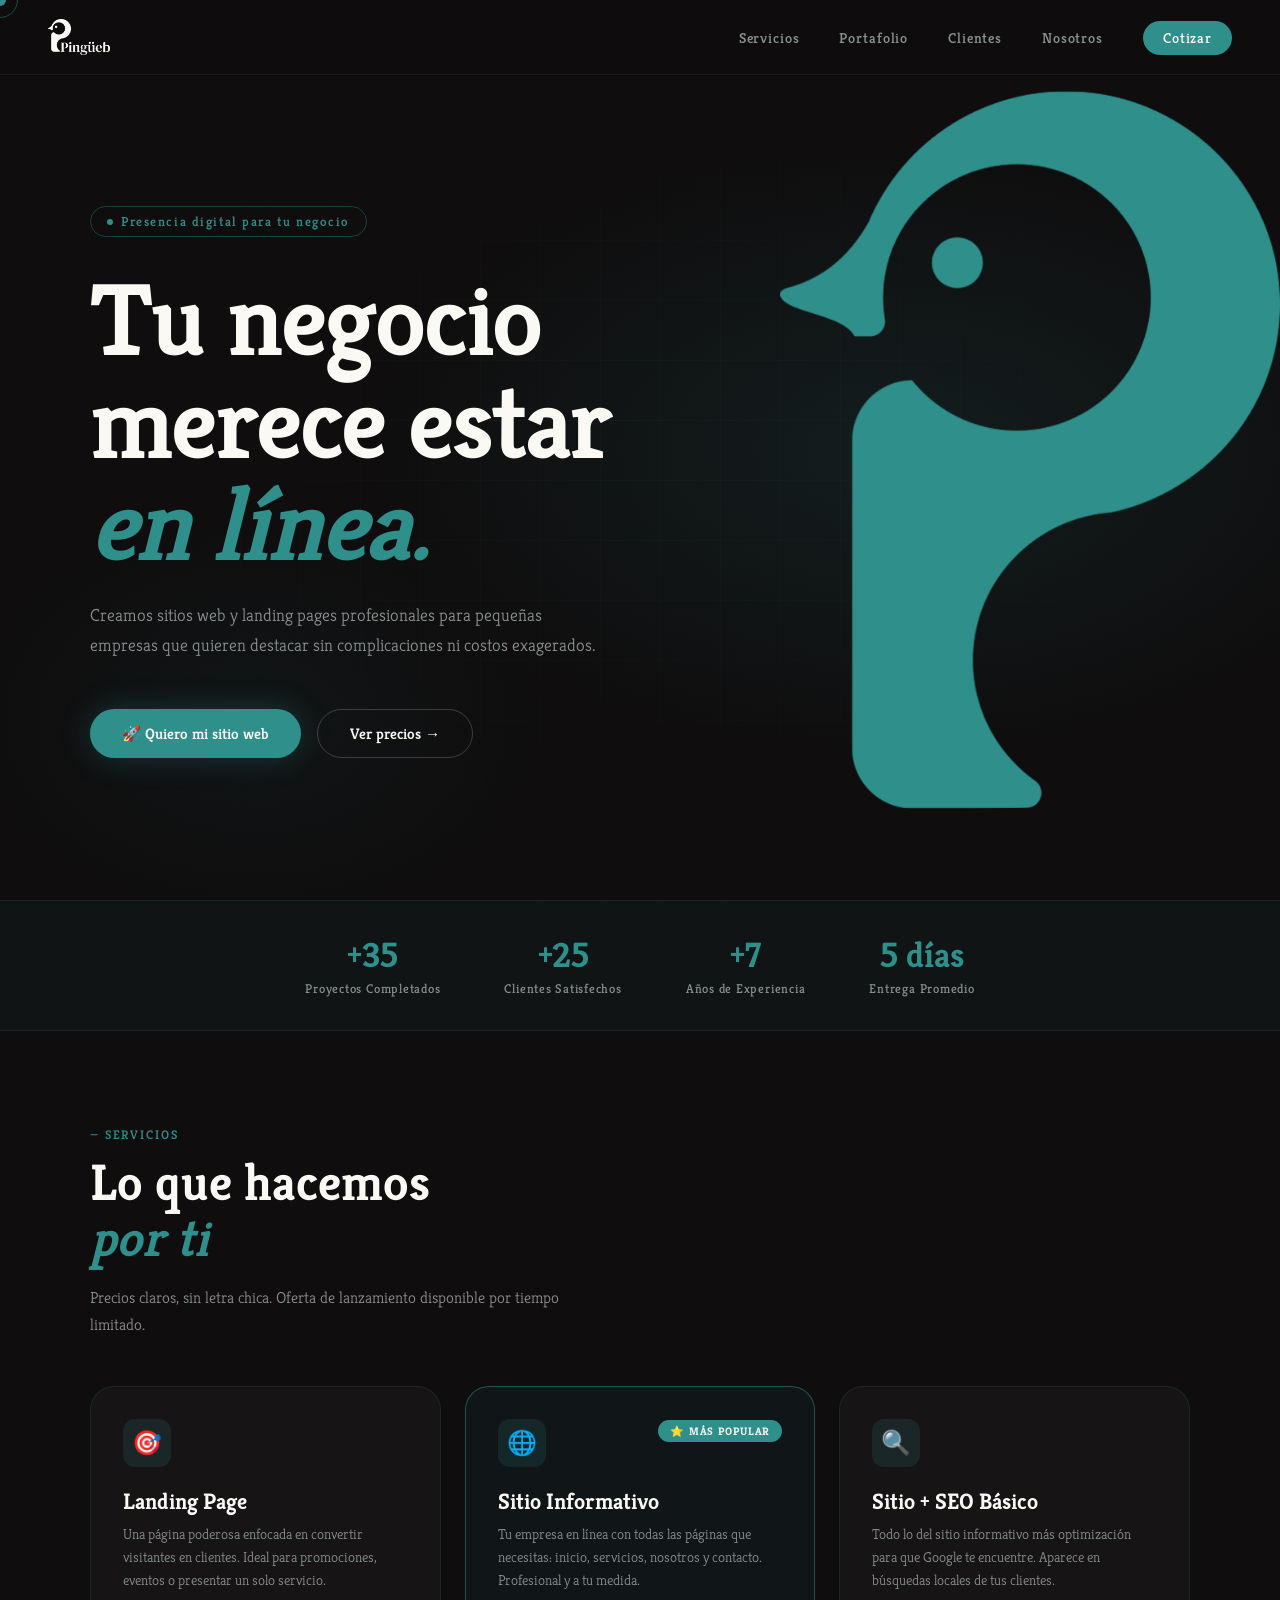
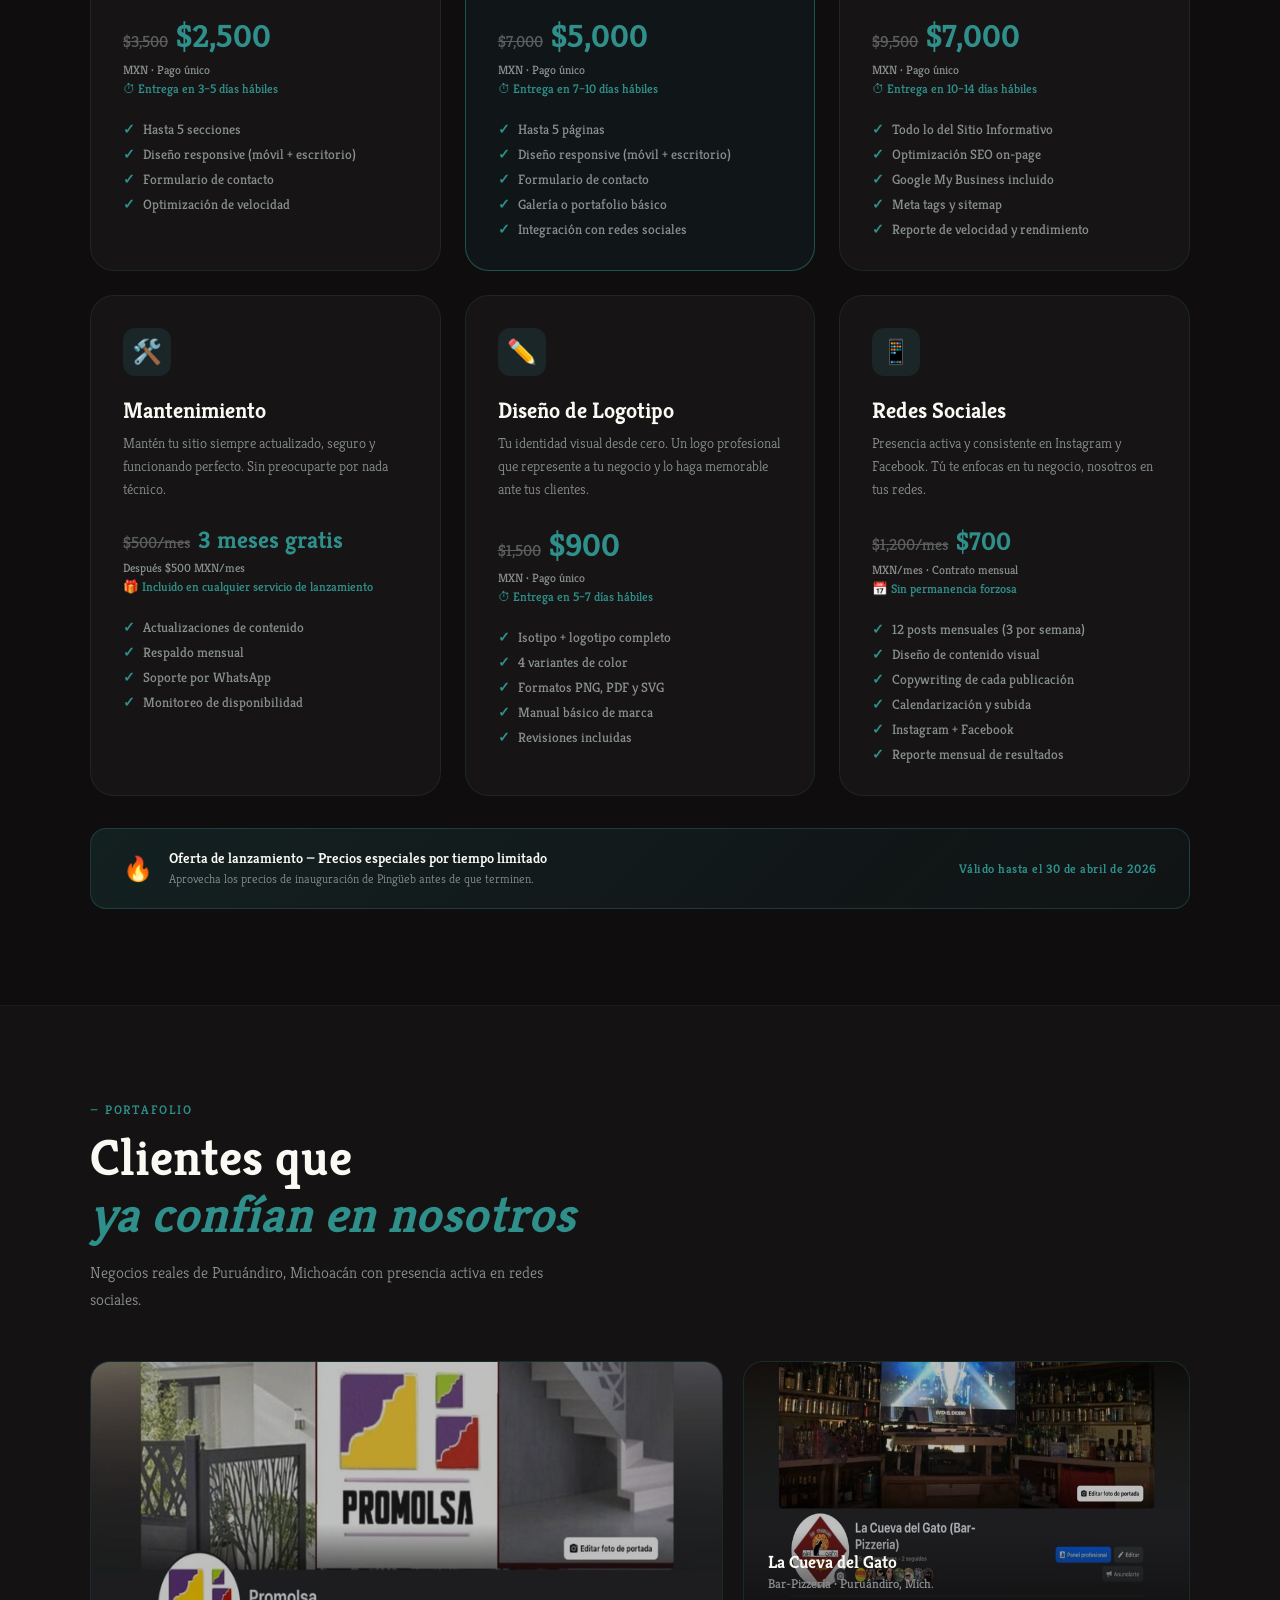
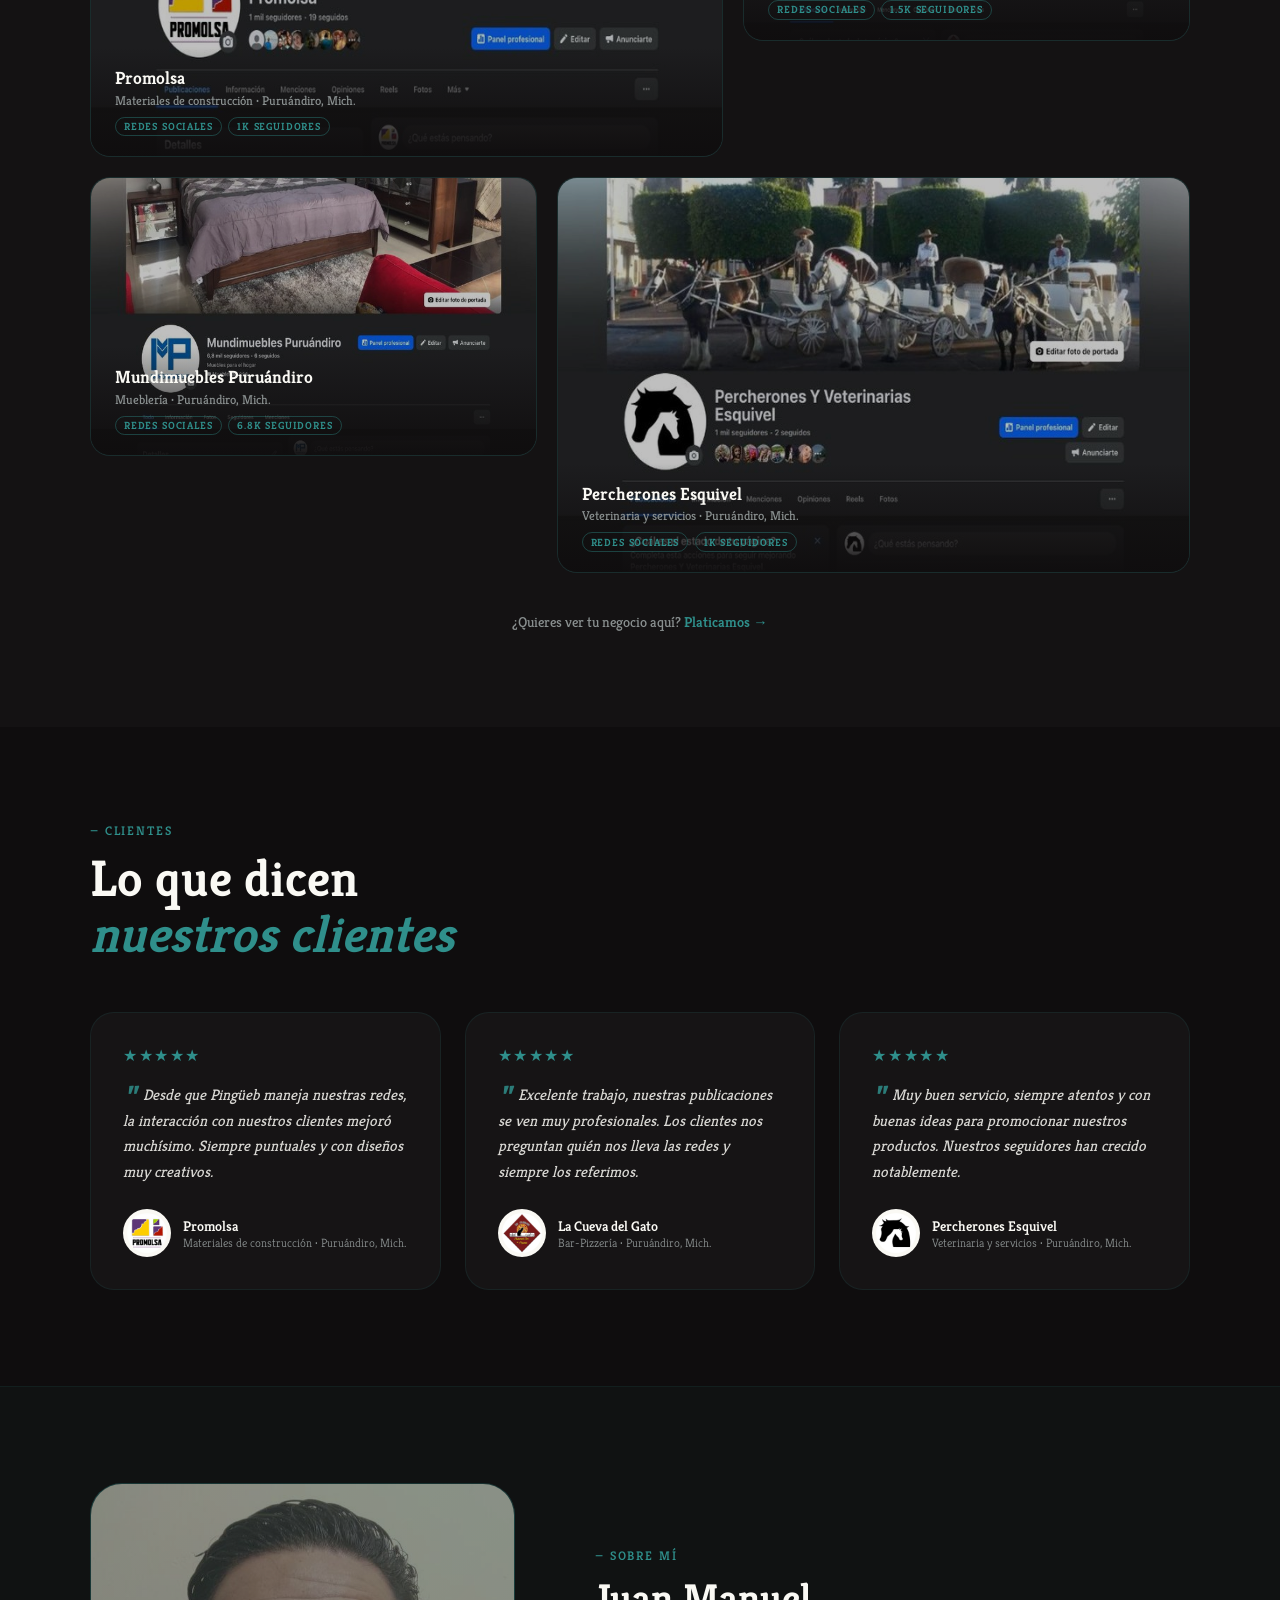
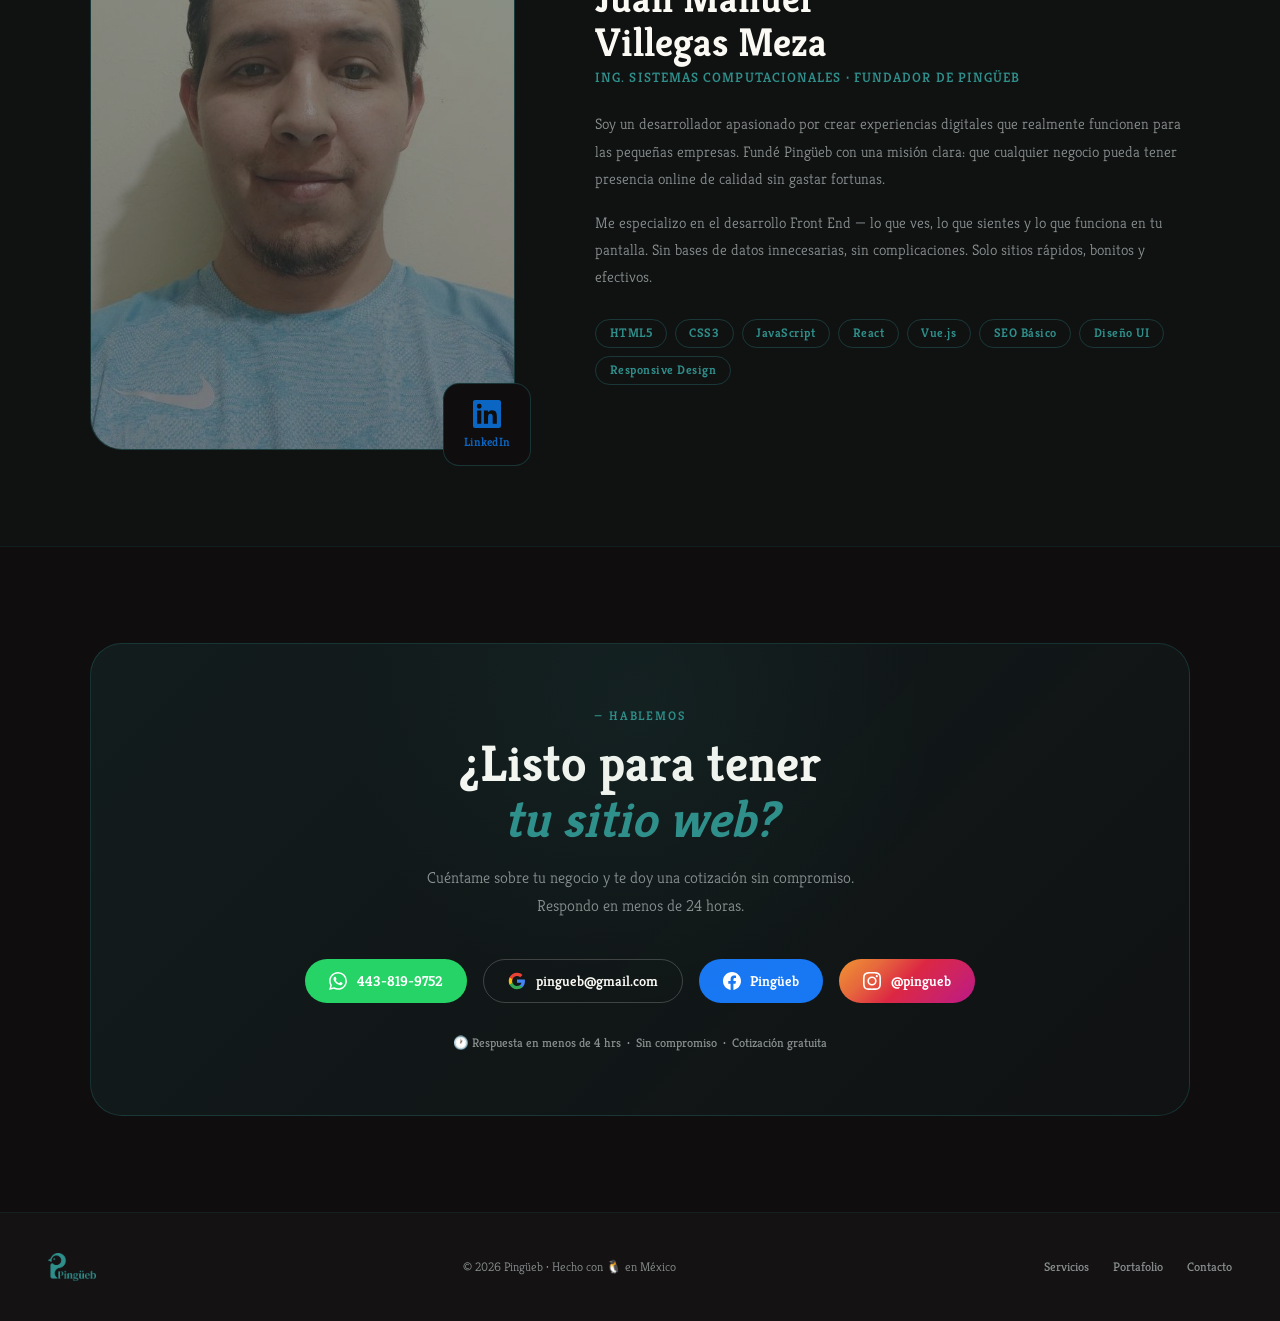
==== index.html @ 712826d6 "Se publica sitio completo" ====
<!DOCTYPE html>
<html lang="es">
<head>
  <meta charset="UTF-8" />
  <meta name="viewport" content="width=device-width, initial-scale=1.0"/>
  <meta name="description" content="Pingüeb — Sitios web y landing pages para pequeñas empresas. Presencia digital profesional desde $2,500 MXN." />
  <title>Pingüeb — Sitios web para pequeñas empresas</title>
  <link rel="icon" type="image/x-icon" href="images/favicon.ico" />
  <link rel="shortcut icon" type="image/x-icon" href="images/favicon.ico" />
  <link rel="stylesheet" href="css/styles.css" />
</head>
<body>

  <!-- ── CURSOR PERSONALIZADO ── -->
  <div id="cursor"></div>
  <div id="cursor-ring"></div>

  <!-- ================================================================
       NAVBAR
  ================================================================ -->
  <nav id="navbar">
    <a href="#hero" class="nav-logo">
      <img src="images/logotipo_blanco.png" alt="Pingüeb logo" />
    </a>
    <ul class="nav-links">
      <li><a href="#servicios">Servicios</a></li>
      <li><a href="#portafolio">Portafolio</a></li>
      <li><a href="#testimonios">Clientes</a></li>
      <li><a href="#sobre-mi">Nosotros</a></li>
      <li><a href="#contacto" class="nav-cta">Cotizar</a></li>
    </ul>
  </nav>

  <!-- ================================================================
       HERO
  ================================================================ -->
  <section id="hero">
    <div class="hero-bg"></div>
    <div class="hero-grid"></div>

    <!-- Logo flotante decorativo (fondo) -->
    <img
      src="images/isotipo_turquesa.png"
      alt=""
      class="hero-float"
      aria-hidden="true"
    />

    <div class="hero-content">
      <div class="hero-tag">
        <span class="dot"></span>
        Presencia digital para tu negocio
      </div>

      <h1 class="hero-title">
        Tu negocio<br/>
        merece estar<br/>
        <em>en línea.</em>
      </h1>

      <p class="hero-subtitle">
        Creamos sitios web y landing pages profesionales para pequeñas empresas
        que quieren destacar sin complicaciones ni costos exagerados.
      </p>

      <div class="hero-actions">
        <a href="#contacto" class="btn-primary">
          🚀 Quiero mi sitio web
        </a>
        <a href="#servicios" class="btn-secondary">
          Ver precios →
        </a>
      </div>
    </div>
  </section>

  <!-- ================================================================
       BARRA DE STATS
  ================================================================ -->
  <div class="stats-bar reveal">
    <div class="stat">
      <span class="stat-num" data-target="35" data-prefix="+" data-suffix="">0</span>
      <span class="stat-label">Proyectos Completados</span>
    </div>
    <div class="stat">
      <span class="stat-num" data-target="25" data-prefix="+" data-suffix="">0</span>
      <span class="stat-label">Clientes Satisfechos</span>
    </div>
    <div class="stat">
      <span class="stat-num" data-target="7" data-prefix="+" data-suffix="">0</span>
      <span class="stat-label">Años de Experiencia</span>
    </div>
    <div class="stat">
      <span class="stat-num" data-target="5" data-prefix="" data-suffix=" días">0</span>
      <span class="stat-label">Entrega Promedio</span>
    </div>
  </div>

  <!-- ================================================================
       SERVICIOS
  ================================================================ -->
  <section id="servicios">
    <div class="section-inner">
      <span class="section-tag reveal">— Servicios</span>
      <h2 class="section-title reveal">
        Lo que hacemos<br/>
        <em style="font-style:italic; color:var(--turquesa)">por ti</em>
      </h2>
      <p class="section-sub reveal">
        Precios claros, sin letra chica. Oferta de lanzamiento disponible por tiempo limitado.
      </p>
 
      <div class="services-grid">
 
        <!-- Card 1: Landing Page -->
        <div class="service-card reveal">
          <div class="service-icon">🎯</div>
          <div class="service-name">Landing Page</div>
          <p class="service-desc">
            Una página poderosa enfocada en convertir visitantes en clientes.
            Ideal para promociones, eventos o presentar un solo servicio.
          </p>
          <div class="price-block">
            <span class="price-original">$3,500</span>
            <span class="price-current">$2,500</span>
          </div>
          <p class="price-label">MXN · Pago único</p>
          <p class="price-note">⏱ Entrega en 3–5 días hábiles</p>
          <ul class="service-includes">
            <li>Hasta 5 secciones</li>
            <li>Diseño responsive (móvil + escritorio)</li>
            <li>Formulario de contacto</li>
            <li>Optimización de velocidad</li>
          </ul>
        </div>
 
        <!-- Card 2: Sitio Informativo (destacado) -->
        <div class="service-card featured reveal">
          <div class="service-card-header">
            <div class="service-icon">🌐</div>
            <div class="service-badge">⭐ Más popular</div>
          </div>
          <div class="service-name">Sitio Informativo</div>
          <p class="service-desc">
            Tu empresa en línea con todas las páginas que necesitas:
            inicio, servicios, nosotros y contacto. Profesional y a tu medida.
          </p>
          <div class="price-block">
            <span class="price-original">$7,000</span>
            <span class="price-current">$5,000</span>
          </div>
          <p class="price-label">MXN · Pago único</p>
          <p class="price-note">⏱ Entrega en 7–10 días hábiles</p>
          <ul class="service-includes">
            <li>Hasta 5 páginas</li>
            <li>Diseño responsive (móvil + escritorio)</li>
            <li>Formulario de contacto</li>
            <li>Galería o portafolio básico</li>
            <li>Integración con redes sociales</li>
          </ul>
        </div>
 
        <!-- Card 3: Sitio + SEO -->
        <div class="service-card reveal">
          <div class="service-icon">🔍</div>
          <div class="service-name">Sitio + SEO Básico</div>
          <p class="service-desc">
            Todo lo del sitio informativo más optimización para que Google te encuentre.
            Aparece en búsquedas locales de tus clientes.
          </p>
          <div class="price-block">
            <span class="price-original">$9,500</span>
            <span class="price-current">$7,000</span>
          </div>
          <p class="price-label">MXN · Pago único</p>
          <p class="price-note">⏱ Entrega en 10–14 días hábiles</p>
          <ul class="service-includes">
            <li>Todo lo del Sitio Informativo</li>
            <li>Optimización SEO on-page</li>
            <li>Google My Business incluido</li>
            <li>Meta tags y sitemap</li>
            <li>Reporte de velocidad y rendimiento</li>
          </ul>
        </div>
 
        <!-- Card 4: Mantenimiento -->
        <div class="service-card reveal">
          <div class="service-icon">🛠️</div>
          <div class="service-name">Mantenimiento</div>
          <p class="service-desc">
            Mantén tu sitio siempre actualizado, seguro y funcionando perfecto.
            Sin preocuparte por nada técnico.
          </p>
          <div class="price-block">
            <span class="price-original">$500/mes</span>
            <span class="price-current" style="font-size:1.5rem">3 meses gratis</span>
          </div>
          <p class="price-label">Después $500 MXN/mes</p>
          <p class="price-note">🎁 Incluido en cualquier servicio de lanzamiento</p>
          <ul class="service-includes">
            <li>Actualizaciones de contenido</li>
            <li>Respaldo mensual</li>
            <li>Soporte por WhatsApp</li>
            <li>Monitoreo de disponibilidad</li>
          </ul>
        </div>
 
        <!-- Card 5: Diseño de Logotipo -->
        <div class="service-card reveal">
          <div class="service-icon">✏️</div>
          <div class="service-name">Diseño de Logotipo</div>
          <p class="service-desc">
            Tu identidad visual desde cero. Un logo profesional que represente
            a tu negocio y lo haga memorable ante tus clientes.
          </p>
          <div class="price-block">
            <span class="price-original">$1,500</span>
            <span class="price-current">$900</span>
          </div>
          <p class="price-label">MXN · Pago único</p>
          <p class="price-note">⏱ Entrega en 5–7 días hábiles</p>
          <ul class="service-includes">
            <li>Isotipo + logotipo completo</li>
            <li>4 variantes de color</li>
            <li>Formatos PNG, PDF y SVG</li>
            <li>Manual básico de marca</li>
            <li>Revisiones incluidas</li>
          </ul>
        </div>
 
        <!-- Card 6: Manejo de Redes Sociales -->
        <div class="service-card reveal">
          <div class="service-icon">📱</div>
          <div class="service-name">Redes Sociales</div>
          <p class="service-desc">
            Presencia activa y consistente en Instagram y Facebook.
            Tú te enfocas en tu negocio, nosotros en tus redes.
          </p>
          <div class="price-block">
            <span class="price-original">$1,200/mes</span>
            <span class="price-current" style="font-size:1.6rem">$700</span>
          </div>
          <p class="price-label">MXN/mes · Contrato mensual</p>
          <p class="price-note">📅 Sin permanencia forzosa</p>
          <ul class="service-includes">
            <li>12 posts mensuales (3 por semana)</li>
            <li>Diseño de contenido visual</li>
            <li>Copywriting de cada publicación</li>
            <li>Calendarización y subida</li>
            <li>Instagram + Facebook</li>
            <li>Reporte mensual de resultados</li>
          </ul>
        </div>
 
      </div><!-- /services-grid -->
 
      <!-- Banner oferta -->
      <div class="offer-banner reveal">
        <span>🔥</span>
        <div class="offer-text">
          <strong>Oferta de lanzamiento — Precios especiales por tiempo limitado</strong>
          <small>Aprovecha los precios de inauguración de Pingüeb antes de que terminen.</small>
        </div>
        <span class="offer-deadline">Válido hasta el 30 de abril de 2026</span>
      </div>
 
    </div><!-- /section-inner -->
  </section>

  <!-- ================================================================
       PORTAFOLIO
  ================================================================ -->
  <section id="portafolio">
    <div class="section-inner">
      <span class="section-tag reveal">— Portafolio</span>
      <h2 class="section-title reveal">
        Clientes que<br/>
        <em style="font-style:italic; color:var(--turquesa)">ya confían en nosotros</em>
      </h2>
      <p class="section-sub reveal">
        Negocios reales de Puruándiro, Michoacán con presencia activa en redes sociales.
      </p>
 
      <div class="portfolio-grid">
 
        <div class="portfolio-item reveal">
          <img src="images/portfolio/promolsa.jpg" alt="Promolsa" class="portfolio-img" />
          <div class="portfolio-info">
            <h3>Promolsa</h3>
            <p>Materiales de construcción · Puruándiro, Mich.</p>
            <div class="portfolio-tag-list">
              <span class="p-tag">Redes Sociales</span>
              <span class="p-tag">1K seguidores</span>
            </div>
          </div>
        </div>
 
        <div class="portfolio-item reveal">
          <img src="images/portfolio/lacueva.jpg" alt="La Cueva del Gato" class="portfolio-img" />
          <div class="portfolio-info">
            <h3>La Cueva del Gato</h3>
            <p>Bar-Pizzería · Puruándiro, Mich.</p>
            <div class="portfolio-tag-list">
              <span class="p-tag">Redes Sociales</span>
              <span class="p-tag">1.5K seguidores</span>
            </div>
          </div>
        </div>
 
        <div class="portfolio-item reveal">
          <img src="images/portfolio/mundimuebles.jpg" alt="Mundimuebles Puruándiro" class="portfolio-img" />
          <div class="portfolio-info">
            <h3>Mundimuebles Puruándiro</h3>
            <p>Mueblería · Puruándiro, Mich.</p>
            <div class="portfolio-tag-list">
              <span class="p-tag">Redes Sociales</span>
              <span class="p-tag">6.8K seguidores</span>
            </div>
          </div>
        </div>
 
        <div class="portfolio-item reveal">
          <img src="images/portfolio/percherones.jpg" alt="Percherones y Veterinarias Esquivel" class="portfolio-img" />
          <div class="portfolio-info">
            <h3>Percherones Esquivel</h3>
            <p>Veterinaria y servicios · Puruándiro, Mich.</p>
            <div class="portfolio-tag-list">
              <span class="p-tag">Redes Sociales</span>
              <span class="p-tag">1K seguidores</span>
            </div>
          </div>
        </div>
 
      </div><!-- /portfolio-grid -->
 
      <p class="portfolio-cta reveal">
        ¿Quieres ver tu negocio aquí? <a href="#contacto">Platicamos →</a>
      </p>
 
    </div>
  </section>

  <!-- ================================================================
       TESTIMONIOS
  ================================================================ -->
  <section id="testimonios">
    <div class="section-inner">
      <span class="section-tag reveal">— Clientes</span>
      <h2 class="section-title reveal">
        Lo que dicen<br/>
        <em style="font-style:italic; color:var(--turquesa)">nuestros clientes</em>
      </h2>
 
      <div class="testimonials-grid">
 
        <div class="testimonial-card reveal">
          <div class="stars">★★★★★</div>
          <p class="testimonial-text">
            Desde que Pingüeb maneja nuestras redes, la interacción con nuestros
            clientes mejoró muchísimo. Siempre puntuales y con diseños muy creativos.
          </p>
          <div class="client-info">
            <div class="client-avatar client-avatar--logo">
              <img src="images/clientes/promolsa.png" alt="Promolsa" />
            </div>
            <div>
              <div class="client-name">Promolsa</div>
              <div class="client-biz">Materiales de construcción · Puruándiro, Mich.</div>
            </div>
          </div>
        </div>
 
        <div class="testimonial-card reveal">
          <div class="stars">★★★★★</div>
          <p class="testimonial-text">
            Excelente trabajo, nuestras publicaciones se ven muy profesionales.
            Los clientes nos preguntan quién nos lleva las redes y siempre los referimos.
          </p>
          <div class="client-info">
            <div class="client-avatar client-avatar--logo">
              <img src="images/clientes/lacueva.png" alt="La Cueva del Gato" />
            </div>
            <div>
              <div class="client-name">La Cueva del Gato</div>
              <div class="client-biz">Bar-Pizzería · Puruándiro, Mich.</div>
            </div>
          </div>
        </div>
 
        <div class="testimonial-card reveal">
          <div class="stars">★★★★★</div>
          <p class="testimonial-text">
            Muy buen servicio, siempre atentos y con buenas ideas para promocionar
            nuestros productos. Nuestros seguidores han crecido notablemente.
          </p>
          <div class="client-info">
            <div class="client-avatar client-avatar--logo">
              <img src="images/clientes/percherones.png" alt="Percherones Esquivel" />
            </div>
            <div>
              <div class="client-name">Percherones Esquivel</div>
              <div class="client-biz">Veterinaria y servicios · Puruándiro, Mich.</div>
            </div>
          </div>
        </div>
 
      </div>
    </div>
  </section>

  <!-- ================================================================
       SOBRE MÍ
  ================================================================ -->
  <section id="sobre-mi">
    <div class="section-inner">
      <div class="about-grid">
 
        <!-- Visual -->
        <div class="about-visual reveal">
          <div class="about-img-wrap">
            <img src="images/juan-manuel.jpg" alt="Juan Manuel Villegas" style="width:100%; height:100%; object-fit:cover;" />
          </div>
          <a href="https://www.linkedin.com/in/dev-jvillegas/" target="_blank" rel="noopener noreferrer" class="about-badge about-badge--linkedin">
            <svg xmlns="http://www.w3.org/2000/svg" viewBox="0 0 24 24" fill="#0A66C2" width="28" height="28">
              <path d="M20.447 20.452h-3.554v-5.569c0-1.328-.027-3.037-1.852-3.037-1.853 0-2.136 1.445-2.136 2.939v5.667H9.351V9h3.414v1.561h.046c.477-.9 1.637-1.85 3.37-1.85 3.601 0 4.267 2.37 4.267 5.455v6.286zM5.337 7.433a2.062 2.062 0 0 1-2.063-2.065 2.064 2.064 0 1 1 2.063 2.065zm1.782 13.019H3.555V9h3.564v11.452zM22.225 0H1.771C.792 0 0 .774 0 1.729v20.542C0 23.227.792 24 1.771 24h20.451C23.2 24 24 23.227 24 22.271V1.729C24 .774 23.2 0 22.222 0h.003z"/>
            </svg>
            <span class="about-badge-text">LinkedIn</span>
          </a>
        </div>
 
        <!-- Contenido -->
        <div class="about-content reveal">
          <span class="section-tag">— Sobre mí</span>
          <h2 class="about-name">Juan Manuel<br/>Villegas Meza</h2>
          <p class="about-role">Ing. Sistemas Computacionales · Fundador de Pingüeb</p>
          <p class="about-text">
            Soy un desarrollador apasionado por crear experiencias digitales que realmente
            funcionen para las pequeñas empresas. Fundé Pingüeb con una misión clara:
            que cualquier negocio pueda tener presencia online de calidad sin gastar fortunas.
          </p>
          <p class="about-text">
            Me especializo en el desarrollo Front End — lo que ves, lo que sientes y lo que
            funciona en tu pantalla. Sin bases de datos innecesarias, sin complicaciones.
            Solo sitios rápidos, bonitos y efectivos.
          </p>
          <div class="about-skills">
            <span class="skill-pill">HTML5</span>
            <span class="skill-pill">CSS3</span>
            <span class="skill-pill">JavaScript</span>
            <span class="skill-pill">React</span>
            <span class="skill-pill">Vue.js</span>
            <span class="skill-pill">SEO Básico</span>
            <span class="skill-pill">Diseño UI</span>
            <span class="skill-pill">Responsive Design</span>
          </div>
        </div>
 
      </div>
    </div>
  </section>

    
  <!-- ================================================================
       CONTACTO
  ================================================================ -->
  <section id="contacto">
    <div class="section-inner">
      <div class="contact-wrap reveal">
        <span class="section-tag" style="display:block; margin-bottom:0.75rem">— Hablemos</span>
        <h2 class="section-title">
          ¿Listo para tener<br/>
          <em style="font-style:italic; color:var(--turquesa)">tu sitio web?</em>
        </h2>
        <p class="contact-sub">
          Cuéntame sobre tu negocio y te doy una cotización sin compromiso.
          Respondo en menos de 24 horas.
        </p>
        <div class="contact-options">
          <a
            href="https://wa.me/524438199752?text=Hola%20Juan%2C%20me%20interesa%20un%20sitio%20web%20para%20mi%20negocio"
            class="contact-link whatsapp"
            target="_blank"
            rel="noopener noreferrer"
          >
            <svg xmlns="http://www.w3.org/2000/svg" width="18" height="18" viewBox="0 0 24 24" fill="currentColor"><path d="M17.472 14.382c-.297-.149-1.758-.867-2.03-.967-.273-.099-.471-.148-.67.15-.197.297-.767.966-.94 1.164-.173.199-.347.223-.644.075-.297-.15-1.255-.463-2.39-1.475-.883-.788-1.48-1.761-1.653-2.059-.173-.297-.018-.458.13-.606.134-.133.298-.347.446-.52.149-.174.198-.298.298-.497.099-.198.05-.371-.025-.52-.075-.149-.669-1.612-.916-2.207-.242-.579-.487-.5-.669-.51-.173-.008-.371-.01-.57-.01-.198 0-.52.074-.792.372-.272.297-1.04 1.016-1.04 2.479 0 1.462 1.065 2.875 1.213 3.074.149.198 2.096 3.2 5.077 4.487.709.306 1.262.489 1.694.625.712.227 1.36.195 1.871.118.571-.085 1.758-.719 2.006-1.413.248-.694.248-1.289.173-1.413-.074-.124-.272-.198-.57-.347m-5.421 7.403h-.004a9.87 9.87 0 0 1-5.031-1.378l-.361-.214-3.741.982.998-3.648-.235-.374a9.86 9.86 0 0 1-1.51-5.26c.001-5.45 4.436-9.884 9.888-9.884 2.64 0 5.122 1.03 6.988 2.898a9.825 9.825 0 0 1 2.893 6.994c-.003 5.45-4.437 9.884-9.885 9.884m8.413-18.297A11.815 11.815 0 0 0 12.05 0C5.495 0 .16 5.335.157 11.892c0 2.096.547 4.142 1.588 5.945L.057 24l6.305-1.654a11.882 11.882 0 0 0 5.683 1.448h.005c6.554 0 11.89-5.335 11.893-11.893a11.821 11.821 0 0 0-3.48-8.413z"/></svg>
            443-819-9752
          </a>
          <a href="mailto:pingueb@gmail.com" class="contact-link email">
            <svg xmlns="http://www.w3.org/2000/svg" width="18" height="18" viewBox="0 0 24 24">
              <path d="M22.56 12.25c0-.78-.07-1.53-.2-2.25H12v4.26h5.92c-.26 1.37-1.04 2.53-2.21 3.31v2.77h3.57c2.08-1.92 3.28-4.74 3.28-8.09z" fill="#4285F4"/>
              <path d="M12 23c2.97 0 5.46-.98 7.28-2.66l-3.57-2.77c-.98.66-2.23 1.06-3.71 1.06-2.86 0-5.29-1.93-6.16-4.53H2.18v2.84C3.99 20.53 7.7 23 12 23z" fill="#34A853"/>
              <path d="M5.84 14.09c-.22-.66-.35-1.36-.35-2.09s.13-1.43.35-2.09V7.07H2.18C1.43 8.55 1 10.22 1 12s.43 3.45 1.18 4.93l2.85-2.22.81-.62z" fill="#FBBC05"/>
              <path d="M12 5.38c1.62 0 3.06.56 4.21 1.64l3.15-3.15C17.45 2.09 14.97 1 12 1 7.7 1 3.99 3.47 2.18 7.07l3.66 2.84c.87-2.6 3.3-4.53 6.16-4.53z" fill="#EA4335"/>
            </svg>
            pingueb@gmail.com
          </a>
          <!-- TODO: reemplaza # con la URL real cuando crees las páginas -->
          <a href="#" class="contact-link facebook" target="_blank" rel="noopener noreferrer">
            <svg xmlns="http://www.w3.org/2000/svg" width="18" height="18" viewBox="0 0 24 24" fill="currentColor">
              <path d="M24 12.073c0-6.627-5.373-12-12-12s-12 5.373-12 12c0 5.99 4.388 10.954 10.125 11.854v-8.385H7.078v-3.47h3.047V9.43c0-3.007 1.792-4.669 4.533-4.669 1.312 0 2.686.235 2.686.235v2.953H15.83c-1.491 0-1.956.925-1.956 1.874v2.25h3.328l-.532 3.47h-2.796v8.385C19.612 23.027 24 18.062 24 12.073z"/>
            </svg>
            Pingüeb
          </a>
          <a href="#" class="contact-link instagram" target="_blank" rel="noopener noreferrer">
            <svg xmlns="http://www.w3.org/2000/svg" width="18" height="18" viewBox="0 0 24 24" fill="currentColor">
              <path d="M12 2.163c3.204 0 3.584.012 4.85.07 3.252.148 4.771 1.691 4.919 4.919.058 1.265.069 1.645.069 4.849 0 3.205-.012 3.584-.069 4.849-.149 3.225-1.664 4.771-4.919 4.919-1.266.058-1.644.07-4.85.07-3.204 0-3.584-.012-4.849-.07-3.26-.149-4.771-1.699-4.919-4.92-.058-1.265-.07-1.644-.07-4.849 0-3.204.013-3.583.07-4.849.149-3.227 1.664-4.771 4.919-4.919 1.266-.057 1.645-.069 4.849-.069zM12 0C8.741 0 8.333.014 7.053.072 2.695.272.273 2.69.073 7.052.014 8.333 0 8.741 0 12c0 3.259.014 3.668.072 4.948.2 4.358 2.618 6.78 6.98 6.98C8.333 23.986 8.741 24 12 24c3.259 0 3.668-.014 4.948-.072 4.354-.2 6.782-2.618 6.979-6.98.059-1.28.073-1.689.073-4.948 0-3.259-.014-3.667-.072-4.947-.196-4.354-2.617-6.78-6.979-6.98C15.668.014 15.259 0 12 0zm0 5.838a6.162 6.162 0 1 0 0 12.324 6.162 6.162 0 0 0 0-12.324zM12 16a4 4 0 1 1 0-8 4 4 0 0 1 0 8zm6.406-11.845a1.44 1.44 0 1 0 0 2.881 1.44 1.44 0 0 0 0-2.881z"/>
            </svg>
            @pingueb
          </a>
        </div>
        <p class="contact-note">
          🕐 Respuesta en menos de 4 hrs &nbsp;·&nbsp; Sin compromiso &nbsp;·&nbsp; Cotización gratuita
        </p>
      </div>
    </div>
  </section>

  <!-- ================================================================
       FOOTER
  ================================================================ -->
  <footer>
    <div class="footer-logo">
      <img src="images/logotipo_turquesa.png" alt="Pingüeb" />
    </div>
    <p class="footer-copy">© 2026 Pingüeb · Hecho con 🐧 en México</p>
    <div class="footer-links">
      <a href="#servicios">Servicios</a>
      <a href="#portafolio">Portafolio</a>
      <a href="#contacto">Contacto</a>
    </div>
  </footer>

  <!-- JS al final del body para mejor rendimiento -->
  <script src="js/main.js"></script>

</body>
</html>
---- css/styles.css ----
/* ============================================================
   PINGÜEB — Estilos principales
   Fuente: Kreon (local) · Paleta: Negro, Gris, Turquesa, Crema
   ============================================================ */

/* ── FUENTES LOCALES ── */
@font-face {
  font-family: 'Kreon';
  src: url('../fonts/Kreon-Light.ttf') format('truetype');
  font-weight: 300;
  font-style: normal;
  font-display: swap;
}
@font-face {
  font-family: 'Kreon';
  src: url('../fonts/Kreon-Regular.ttf') format('truetype');
  font-weight: 400;
  font-style: normal;
  font-display: swap;
}
@font-face {
  font-family: 'Kreon';
  src: url('../fonts/Kreon-Medium.ttf') format('truetype');
  font-weight: 500;
  font-style: normal;
  font-display: swap;
}
@font-face {
  font-family: 'Kreon';
  src: url('../fonts/Kreon-SemiBold.ttf') format('truetype');
  font-weight: 600;
  font-style: normal;
  font-display: swap;
}
@font-face {
  font-family: 'Kreon';
  src: url('../fonts/Kreon-Bold.ttf') format('truetype');
  font-weight: 700;
  font-style: normal;
  font-display: swap;
}

/* ── VARIABLES DE COLOR ── */
:root {
  --negro:          #0f0d0e;
  --gris:           #8a9090;
  --turquesa:       #2f8f8b;
  --crema:          #faf9f4;
  --turquesa-claro: #3aada8;
  --turquesa-oscuro:#1e6e6a;
}

/* ── RESET ── */
*, *::before, *::after {
  box-sizing: border-box;
  margin: 0;
  padding: 0;
}

html {
  scroll-behavior: smooth;
}

body {
  background: var(--negro);
  color: var(--crema);
  font-family: 'Kreon', serif;
  font-weight: 400;
  overflow-x: hidden;
  cursor: none;
}

/* ============================================================
   CURSOR PERSONALIZADO
   ============================================================ */
#cursor {
  width: 12px;
  height: 12px;
  background: var(--turquesa);
  border-radius: 50%;
  position: fixed;
  top: 0; left: 0;
  pointer-events: none;
  z-index: 9999;
  transform: translate(-50%, -50%);
  transition: transform 0.15s ease, background 0.2s;
}
#cursor-ring {
  width: 36px;
  height: 36px;
  border: 1.5px solid var(--turquesa);
  border-radius: 50%;
  position: fixed;
  top: 0; left: 0;
  pointer-events: none;
  z-index: 9998;
  transform: translate(-50%, -50%);
  opacity: 0.5;
}
#cursor.hovered       { transform: translate(-50%, -50%) scale(2.5); }
#cursor-ring.hovered  { opacity: 0.2; }

/* ============================================================
   NAVBAR
   ============================================================ */
nav {
  position: fixed;
  top: 0;
  width: 100%;
  z-index: 100;
  padding: 1.2rem 3rem;
  display: flex;
  align-items: center;
  justify-content: space-between;
  background: rgba(15, 13, 14, 0.85);
  backdrop-filter: blur(12px);
  border-bottom: 1px solid rgba(47, 143, 139, 0.15);
  transition: background 0.3s;
}
nav.scrolled {
  background: rgba(15, 13, 14, 0.97);
}

.nav-logo {
  display: flex;
  align-items: center;
  gap: 0.75rem;
  text-decoration: none;
}
.nav-logo img {
  height: 36px;
  width: auto;
}
.nav-logo span {
  font-family: 'Kreon', serif;
  font-weight: 700;
  font-size: 1.5rem;
  color: var(--crema);
  letter-spacing: -0.01em;
}

.nav-links {
  display: flex;
  gap: 2.5rem;
  list-style: none;
}
.nav-links a {
  font-family: 'Kreon', serif;
  font-weight: 500;
  font-size: 0.9rem;
  letter-spacing: 0.06em;
  color: var(--gris);
  text-decoration: none;
  transition: color 0.2s;
}
.nav-links a:hover {
  color: var(--turquesa);
}
.nav-links .nav-cta {
  background: var(--turquesa);
  color: var(--crema);
  padding: 0.5rem 1.25rem;
  border-radius: 2rem;
  transition: background 0.2s, transform 0.2s;
}
.nav-links .nav-cta:hover {
  background: var(--turquesa-claro);
  color: var(--crema);
  transform: translateY(-1px);
}

/* ============================================================
   HERO
   ============================================================ */
#hero {
  min-height: 100vh;
  display: flex;
  align-items: center;
  padding: 8rem 3rem 4rem;
  position: relative;
  overflow: hidden;
}

.hero-bg {
  position: absolute;
  inset: 0;
  z-index: 0;
  background:
    radial-gradient(ellipse 60% 50% at 70% 50%, rgba(47,143,139,0.12) 0%, transparent 70%),
    radial-gradient(ellipse 40% 40% at 20% 80%, rgba(47,143,139,0.06) 0%, transparent 60%);
}
.hero-grid {
  position: absolute;
  inset: 0;
  background-image:
    linear-gradient(rgba(47,143,139,0.05) 1px, transparent 1px),
    linear-gradient(90deg, rgba(47,143,139,0.05) 1px, transparent 1px);
  background-size: 60px 60px;
  mask-image: radial-gradient(ellipse at center, black 0%, transparent 75%);
}

.hero-content {
  position: relative;
  z-index: 1;
  max-width: 1100px;
  margin: 0 auto;
  width: 100%;
}

.hero-tag {
  display: inline-flex;
  align-items: center;
  gap: 0.5rem;
  font-family: 'Kreon', serif;
  font-weight: 500;
  font-size: 0.82rem;
  letter-spacing: 0.12em;
  color: var(--turquesa);
  border: 1px solid rgba(47,143,139,0.4);
  padding: 0.4rem 1rem;
  border-radius: 2rem;
  margin-bottom: 2rem;
  animation: fadeUp 0.8s ease both;
}
.hero-tag .dot {
  width: 6px;
  height: 6px;
  background: var(--turquesa);
  border-radius: 50%;
  animation: pulse 2s infinite;
}

.hero-title {
  font-family: 'Kreon', serif;
  font-weight: 700;
  font-size: clamp(3rem, 8vw, 7rem);
  line-height: 1.0;
  letter-spacing: -0.02em;
  margin-bottom: 1.5rem;
  animation: fadeUp 0.8s 0.1s ease both;
}
.hero-title em {
  font-style: italic;
  color: var(--turquesa);
}

.hero-subtitle {
  font-family: 'Kreon', serif;
  font-weight: 300;
  font-size: 1.1rem;
  color: var(--gris);
  max-width: 520px;
  line-height: 1.7;
  margin-bottom: 3rem;
  animation: fadeUp 0.8s 0.2s ease both;
}

.hero-actions {
  display: flex;
  gap: 1rem;
  flex-wrap: wrap;
  animation: fadeUp 0.8s 0.3s ease both;
}

.hero-float {
  position: absolute;
  right: 0;
  top: 50%;
  transform: translateY(-50%);
  width: 42vw;
  max-width: 500px;
  opacity: 0.08;
  animation: floatAnim 6s ease-in-out infinite, fadeIn 1s 0.5s ease both;
  pointer-events: none;
}

/* ============================================================
   BOTONES
   ============================================================ */
.btn-primary {
  display: inline-flex;
  align-items: center;
  gap: 0.5rem;
  background: var(--turquesa);
  color: var(--crema);
  font-family: 'Kreon', serif;
  font-weight: 600;
  font-size: 0.95rem;
  padding: 0.9rem 2rem;
  border-radius: 3rem;
  text-decoration: none;
  transition: background 0.2s, transform 0.2s, box-shadow 0.2s;
  box-shadow: 0 0 30px rgba(47,143,139,0.3);
}
.btn-primary:hover {
  background: var(--turquesa-claro);
  transform: translateY(-2px);
  box-shadow: 0 0 50px rgba(47,143,139,0.5);
}

.btn-secondary {
  display: inline-flex;
  align-items: center;
  gap: 0.5rem;
  color: var(--crema);
  font-family: 'Kreon', serif;
  font-weight: 600;
  font-size: 0.95rem;
  padding: 0.9rem 2rem;
  border-radius: 3rem;
  text-decoration: none;
  border: 1px solid rgba(250,249,244,0.2);
  transition: border-color 0.2s, transform 0.2s;
}
.btn-secondary:hover {
  border-color: var(--turquesa);
  transform: translateY(-2px);
}

/* ============================================================
   BARRA DE STATS
   ============================================================ */
.stats-bar {
  background: rgba(47,143,139,0.06);
  border-top: 1px solid rgba(47,143,139,0.15);
  border-bottom: 1px solid rgba(47,143,139,0.15);
  padding: 2rem 3rem;
  display: flex;
  justify-content: center;
  gap: 4rem;
  flex-wrap: wrap;
}
.stat { text-align: center; }
.stat-num {
  font-family: 'Kreon', serif;
  font-weight: 700;
  font-size: 2.2rem;
  color: var(--turquesa);
  display: block;
}
.stat-label {
  font-family: 'Kreon', serif;
  font-weight: 400;
  font-size: 0.8rem;
  color: var(--gris);
  letter-spacing: 0.06em;
}

/* ============================================================
   SECCIONES — LAYOUT GENERAL
   ============================================================ */
section { padding: 6rem 3rem; }
.section-inner {
  max-width: 1100px;
  margin: 0 auto;
}
.section-tag {
  font-family: 'Kreon', serif;
  font-weight: 500;
  font-size: 0.78rem;
  letter-spacing: 0.15em;
  text-transform: uppercase;
  color: var(--turquesa);
  margin-bottom: 0.75rem;
  display: block;
}
.section-title {
  font-family: 'Kreon', serif;
  font-weight: 700;
  font-size: clamp(2rem, 4vw, 3.5rem);
  line-height: 1.1;
  margin-bottom: 1rem;
}
.section-sub {
  font-family: 'Kreon', serif;
  font-weight: 300;
  color: var(--gris);
  font-size: 1rem;
  line-height: 1.7;
  max-width: 500px;
  margin-bottom: 3rem;
}

/* ============================================================
   SERVICIOS
   ============================================================ */
#servicios { background: var(--negro); }

.services-grid {
  display: grid;
  grid-template-columns: repeat(3, 1fr);
  gap: 1.5rem;
  margin-top: 3rem;
}

/* Header del card destacado: ícono a la izquierda, badge pegado a la derecha */
.service-card-header {
  display: flex;
  align-items: center;
  justify-content: space-between;
  margin-bottom: 1.25rem;
}
.service-card-header .service-icon {
  margin-bottom: 0;
}

.service-card {
  background: rgba(250,249,244,0.03);
  border: 1px solid rgba(47,143,139,0.15);
  border-radius: 1.5rem;
  padding: 2rem;
  position: relative;
  overflow: hidden;
  transition: transform 0.3s, border-color 0.3s, box-shadow 0.3s;
}
.service-card::before {
  content: '';
  position: absolute;
  top: 0; left: 0; right: 0;
  height: 2px;
  background: linear-gradient(90deg, transparent, var(--turquesa), transparent);
  opacity: 0;
  transition: opacity 0.3s;
}
.service-card:hover {
  transform: translateY(-4px);
  border-color: rgba(47,143,139,0.4);
  box-shadow: 0 20px 60px rgba(0,0,0,0.3);
}
.service-card:hover::before { opacity: 1; }

.service-card.featured {
  border-color: rgba(47,143,139,0.5);
  background: rgba(47,143,139,0.07);
}

.service-badge {
  display: inline-block;
  font-family: 'Kreon', serif;
  font-weight: 700;
  font-size: 0.68rem;
  letter-spacing: 0.08em;
  text-transform: uppercase;
  background: var(--turquesa);
  color: var(--crema);
  padding: 0.25rem 0.75rem;
  border-radius: 2rem;
  margin-bottom: 1.5rem;
}

.service-icon {
  width: 48px; height: 48px;
  background: rgba(47,143,139,0.15);
  border-radius: 0.75rem;
  display: flex;
  align-items: center;
  justify-content: center;
  margin-bottom: 1.25rem;
  font-size: 1.5rem;
}

.service-name {
  font-family: 'Kreon', serif;
  font-weight: 700;
  font-size: 1.4rem;
  margin-bottom: 0.5rem;
}
.service-desc {
  font-family: 'Kreon', serif;
  font-weight: 300;
  font-size: 0.9rem;
  color: var(--gris);
  line-height: 1.6;
  margin-bottom: 1.5rem;
}

.price-block {
  display: flex;
  align-items: baseline;
  gap: 0.5rem;
  margin-bottom: 0.35rem;
}
.price-original {
  font-family: 'Kreon', serif;
  font-weight: 400;
  font-size: 1rem;
  color: var(--gris);
  text-decoration: line-through;
  opacity: 0.6;
}
.price-current {
  font-family: 'Kreon', serif;
  font-weight: 700;
  font-size: 2rem;
  color: var(--turquesa);
}
.price-label {
  font-family: 'Kreon', serif;
  font-weight: 400;
  font-size: 0.75rem;
  color: var(--gris);
  margin-bottom: 0.25rem;
}
.price-note {
  font-family: 'Kreon', serif;
  font-weight: 500;
  font-size: 0.78rem;
  color: var(--turquesa);
  margin-bottom: 1.5rem;
}

.service-includes {
  list-style: none;
  display: flex;
  flex-direction: column;
  gap: 0.5rem;
}
.service-includes li {
  font-family: 'Kreon', serif;
  font-weight: 400;
  font-size: 0.85rem;
  color: var(--gris);
  display: flex;
  align-items: center;
  gap: 0.5rem;
}
.service-includes li::before {
  content: '✓';
  color: var(--turquesa);
  font-weight: bold;
}

.offer-banner {
  background: linear-gradient(135deg, rgba(47,143,139,0.15), rgba(47,143,139,0.05));
  border: 1px solid rgba(47,143,139,0.3);
  border-radius: 1rem;
  padding: 1.25rem 2rem;
  display: flex;
  align-items: center;
  gap: 1rem;
  margin-top: 2rem;
  flex-wrap: wrap;
}
.offer-banner span:first-child { font-size: 1.5rem; }
.offer-text { flex: 1; }
.offer-text strong {
  font-family: 'Kreon', serif;
  font-weight: 600;
  font-size: 0.9rem;
  color: var(--crema);
  display: block;
}
.offer-text small {
  font-family: 'Kreon', serif;
  font-weight: 300;
  font-size: 0.78rem;
  color: var(--gris);
}
.offer-deadline {
  font-family: 'Kreon', serif;
  font-weight: 600;
  font-size: 0.78rem;
  color: var(--turquesa);
  letter-spacing: 0.04em;
}

/* ============================================================
   PORTAFOLIO
   ============================================================ */
#portafolio {
  background: rgba(250,249,244,0.02);
  border-top: 1px solid rgba(47,143,139,0.1);
}

.portfolio-grid {
  display: grid;
  grid-template-columns: repeat(12, 1fr);
  gap: 1.25rem;
  margin-top: 3rem;
}
.portfolio-item {
  border-radius: 1.25rem;
  overflow: hidden;
  position: relative;
  background: rgba(47,143,139,0.08);
  border: 1px solid rgba(47,143,139,0.15);
  aspect-ratio: 16/10;
  display: flex;
  align-items: flex-end;
  cursor: pointer;
  transition: transform 0.3s, box-shadow 0.3s;
}
.portfolio-item:hover {
  transform: scale(1.02);
  box-shadow: 0 25px 60px rgba(0,0,0,0.5);
}
.portfolio-item:nth-child(1) { grid-column: span 7; }
.portfolio-item:nth-child(2) { grid-column: span 5; }
.portfolio-item:nth-child(3) { grid-column: span 5; }
.portfolio-item:nth-child(4) { grid-column: span 7; }

.portfolio-img {
  position: absolute;
  inset: 0;
  width: 100%;
  height: 100%;
  object-fit: cover;
  object-position: top;
  transition: transform 0.5s ease;
  filter: brightness(0.75);
}
.portfolio-item:hover .portfolio-img {
  transform: scale(1.04);
  filter: brightness(0.6);
}

.portfolio-info {
  position: relative; z-index: 2;
  padding: 1.25rem 1.5rem;
  background: linear-gradient(0deg, rgba(15,13,14,0.95) 0%, transparent 100%);
  width: 100%;
}
.portfolio-info h3 {
  font-family: 'Kreon', serif;
  font-weight: 700;
  font-size: 1.1rem;
  margin-bottom: 0.2rem;
}
.portfolio-info p {
  font-family: 'Kreon', serif;
  font-weight: 400;
  font-size: 0.8rem;
  color: var(--gris);
}
.portfolio-tag-list { display: flex; gap: 0.4rem; margin-top: 0.5rem; flex-wrap: wrap; }
.p-tag {
  font-family: 'Kreon', serif;
  font-weight: 600;
  font-size: 0.65rem;
  letter-spacing: 0.08em;
  text-transform: uppercase;
  border: 1px solid rgba(47,143,139,0.4);
  color: var(--turquesa);
  padding: 0.15rem 0.5rem;
  border-radius: 2rem;
}

.portfolio-cta {
  margin-top: 2.5rem;
  text-align: center;
  color: var(--gris);
  font-family: 'Kreon', serif;
  font-weight: 400;
  font-size: 0.9rem;
}
.portfolio-cta a {
  color: var(--turquesa);
  text-decoration: none;
  font-weight: 600;
}

/* ============================================================
   TESTIMONIOS
   ============================================================ */
#testimonios { background: var(--negro); }

.testimonials-grid {
  display: grid;
  grid-template-columns: repeat(auto-fit, minmax(300px, 1fr));
  gap: 1.5rem;
  margin-top: 3rem;
}
.testimonial-card {
  background: rgba(250,249,244,0.03);
  border: 1px solid rgba(47,143,139,0.12);
  border-radius: 1.5rem;
  padding: 2rem;
  transition: border-color 0.3s, transform 0.3s;
}
.testimonial-card:hover {
  border-color: rgba(47,143,139,0.3);
  transform: translateY(-3px);
}
.stars {
  color: var(--turquesa);
  font-size: 1rem;
  letter-spacing: 0.1em;
  margin-bottom: 1rem;
}
.testimonial-text {
  font-family: 'Kreon', serif;
  font-weight: 400;
  font-style: italic;
  font-size: 0.95rem;
  color: var(--crema);
  line-height: 1.7;
  margin-bottom: 1.5rem;
  opacity: 0.85;
}
.testimonial-text::before {
  content: '"';
  font-family: 'Kreon', serif;
  font-weight: 700;
  font-size: 2rem;
  color: var(--turquesa);
  line-height: 0;
  vertical-align: -0.5rem;
  margin-right: 0.25rem;
}

.client-info { display: flex; align-items: center; gap: 0.75rem; }
.client-avatar {
  width: 48px; height: 48px;
  background: linear-gradient(135deg, var(--turquesa), var(--turquesa-oscuro));
  border-radius: 50%;
  display: flex; align-items: center; justify-content: center;
  font-family: 'Kreon', serif;
  font-weight: 700;
  font-size: 1.1rem;
  color: var(--crema);
  flex-shrink: 0;
}
/* Avatar con logo real */
.client-avatar--logo {
  background: var(--crema);
  padding: 4px;
  overflow: hidden;
}
.client-avatar--logo img {
  width: 100%;
  height: 100%;
  object-fit: contain;
  border-radius: 50%;
}
.client-name {
  font-family: 'Kreon', serif;
  font-weight: 600;
  font-size: 0.88rem;
  color: var(--crema);
}
.client-biz {
  font-family: 'Kreon', serif;
  font-weight: 300;
  font-size: 0.75rem;
  color: var(--gris);
}

/* ============================================================
   SOBRE MÍ
   ============================================================ */
#sobre-mi {
  background: rgba(47,143,139,0.04);
  border-top: 1px solid rgba(47,143,139,0.1);
  border-bottom: 1px solid rgba(47,143,139,0.1);
}

.about-grid {
  display: grid;
  grid-template-columns: 1fr 1.4fr;
  gap: 5rem;
  align-items: center;
}
.about-img-wrap {
  width: 100%;
  aspect-ratio: 3/4;
  border-radius: 2rem;
  background: linear-gradient(135deg, rgba(47,143,139,0.2), rgba(47,143,139,0.05));
  border: 1px solid rgba(47,143,139,0.2);
  display: flex; align-items: center; justify-content: center;
  position: relative;
  overflow: hidden;
}
.about-img-wrap img {
  width: 55%;
  opacity: 0.5;
}
.about-badge {
  position: absolute;
  bottom: -1rem; right: -1rem;
  background: var(--negro);
  border: 1px solid rgba(47,143,139,0.3);
  border-radius: 1rem;
  padding: 1rem 1.25rem;
  text-align: center;
}
.about-badge-num {
  font-family: 'Kreon', serif;
  font-weight: 700;
  font-size: 2rem;
  color: var(--turquesa);
  display: block;
}
.about-badge-text {
  font-family: 'Kreon', serif;
  font-weight: 400;
  font-size: 0.72rem;
  color: var(--gris);
  text-transform: uppercase;
  letter-spacing: 0.08em;
}
/* Variante LinkedIn */
.about-badge--linkedin {
  text-decoration: none;
  display: flex;
  flex-direction: column;
  align-items: center;
  gap: 0.35rem;
  transition: border-color 0.2s, transform 0.2s;
}
.about-badge--linkedin:hover {
  border-color: #0A66C2;
  transform: translateY(-2px);
}
.about-badge--linkedin .about-badge-text {
  color: #0A66C2;
  font-weight: 600;
  font-size: 0.75rem;
  text-transform: none;
  letter-spacing: 0.02em;
}

.about-name {
  font-family: 'Kreon', serif;
  font-weight: 700;
  font-size: 2.5rem;
  line-height: 1.1;
  margin-bottom: 0.35rem;
}
.about-role {
  font-family: 'Kreon', serif;
  font-weight: 500;
  font-size: 0.85rem;
  color: var(--turquesa);
  letter-spacing: 0.08em;
  text-transform: uppercase;
  margin-bottom: 1.5rem;
}
.about-text {
  font-family: 'Kreon', serif;
  font-weight: 300;
  color: var(--gris);
  line-height: 1.8;
  margin-bottom: 1rem;
  font-size: 0.95rem;
}

.about-skills {
  display: flex;
  flex-wrap: wrap;
  gap: 0.5rem;
  margin-top: 1.75rem;
}
.skill-pill {
  font-family: 'Kreon', serif;
  font-weight: 600;
  font-size: 0.78rem;
  letter-spacing: 0.04em;
  border: 1px solid rgba(47,143,139,0.3);
  color: var(--turquesa);
  padding: 0.35rem 0.85rem;
  border-radius: 2rem;
  transition: background 0.2s, color 0.2s;
  cursor: default;
}
.skill-pill:hover {
  background: var(--turquesa);
  color: var(--crema);
}

/* ============================================================
   CONTACTO
   ============================================================ */
#contacto { background: var(--negro); }

.contact-wrap {
  background: linear-gradient(135deg, rgba(47,143,139,0.12), rgba(47,143,139,0.04));
  border: 1px solid rgba(47,143,139,0.25);
  border-radius: 2rem;
  padding: 4rem;
  text-align: center;
  position: relative;
  overflow: hidden;
}
.contact-wrap::before {
  content: '';
  position: absolute;
  top: -50%; left: 50%; transform: translateX(-50%);
  width: 600px; height: 600px;
  background: radial-gradient(circle, rgba(47,143,139,0.08) 0%, transparent 70%);
  pointer-events: none;
}
.contact-sub {
  font-family: 'Kreon', serif;
  font-weight: 300;
  color: var(--gris);
  font-size: 1rem;
  line-height: 1.7;
  max-width: 480px;
  margin: 1rem auto 2.5rem;
}
.contact-options {
  display: flex;
  gap: 1rem;
  justify-content: center;
  flex-wrap: wrap;
  margin-bottom: 2rem;
}
.contact-link {
  display: inline-flex;
  align-items: center;
  gap: 0.6rem;
  font-family: 'Kreon', serif;
  font-weight: 600;
  font-size: 0.9rem;
  text-decoration: none;
  padding: 0.75rem 1.5rem;
  border-radius: 2rem;
  transition: transform 0.2s, box-shadow 0.2s;
}
.contact-link.whatsapp {
  background: #25D366;
  color: white;
}
.contact-link.whatsapp:hover {
  transform: translateY(-2px);
  box-shadow: 0 10px 30px rgba(37,211,102,0.3);
}
.contact-link.email {
  background: transparent;
  color: var(--crema);
  border: 1px solid rgba(250,249,244,0.2);
}
.contact-link.email:hover {
  border-color: var(--turquesa);
  transform: translateY(-2px);
}
.contact-link.facebook {
  background: #1877F2;
  color: white;
}
.contact-link.facebook:hover {
  transform: translateY(-2px);
  box-shadow: 0 10px 30px rgba(24,119,242,0.35);
}
.contact-link.instagram {
  background: linear-gradient(135deg, #f09433, #e6683c, #dc2743, #cc2366, #bc1888);
  color: white;
}
.contact-link.instagram:hover {
  transform: translateY(-2px);
  box-shadow: 0 10px 30px rgba(220,39,67,0.35);
}
.contact-note {
  font-family: 'Kreon', serif;
  font-weight: 400;
  font-size: 0.78rem;
  color: var(--gris);
}

/* ============================================================
   FOOTER
   ============================================================ */
footer {
  background: rgba(250,249,244,0.02);
  border-top: 1px solid rgba(47,143,139,0.1);
  padding: 2.5rem 3rem;
  display: flex;
  align-items: center;
  justify-content: space-between;
  flex-wrap: wrap;
  gap: 1rem;
}
.footer-logo { display: flex; align-items: center; gap: 0.6rem; }
.footer-logo img { height: 28px; }
.footer-logo span {
  font-family: 'Kreon', serif;
  font-weight: 700;
  font-size: 1.1rem;
  color: var(--crema);
}
.footer-copy {
  font-family: 'Kreon', serif;
  font-weight: 300;
  font-size: 0.78rem;
  color: var(--gris);
}
.footer-links { display: flex; gap: 1.5rem; }
.footer-links a {
  font-family: 'Kreon', serif;
  font-weight: 400;
  font-size: 0.78rem;
  color: var(--gris);
  text-decoration: none;
  transition: color 0.2s;
}
.footer-links a:hover { color: var(--turquesa); }

/* ============================================================
   ANIMACIONES
   ============================================================ */
@keyframes fadeUp {
  from { opacity: 0; transform: translateY(24px); }
  to   { opacity: 1; transform: translateY(0); }
}
@keyframes fadeIn {
  from { opacity: 0; }
  to   { opacity: 1; }
}
@keyframes floatAnim {
  0%, 100% { transform: translateY(-50%) rotate(-2deg); }
  50%       { transform: translateY(-53%) rotate(2deg); }
}
@keyframes pulse {
  0%, 100% { opacity: 1; transform: scale(1); }
  50%       { opacity: 0.4; transform: scale(0.8); }
}

.reveal {
  opacity: 0;
  transform: translateY(30px);
  transition: opacity 0.7s ease, transform 0.7s ease;
}
.reveal.visible {
  opacity: 1;
  transform: translateY(0);
}

/* ============================================================
   RESPONSIVE — MÓVIL
   ============================================================ */
@media (max-width: 768px) {
  nav { padding: 1rem 1.5rem; }
  .nav-links { display: none; }

  section { padding: 4rem 1.5rem; }
  #hero { padding: 7rem 1.5rem 4rem; }
  .hero-float { display: none; }

  .services-grid { grid-template-columns: 1fr; }
  .about-grid { grid-template-columns: 1fr; gap: 2.5rem; }
  .portfolio-item:nth-child(n) { grid-column: span 12; }

  .contact-wrap { padding: 2.5rem 1.5rem; }
  .stats-bar { gap: 2rem; padding: 2rem 1.5rem; }

  footer {
    flex-direction: column;
    text-align: center;
  }
}
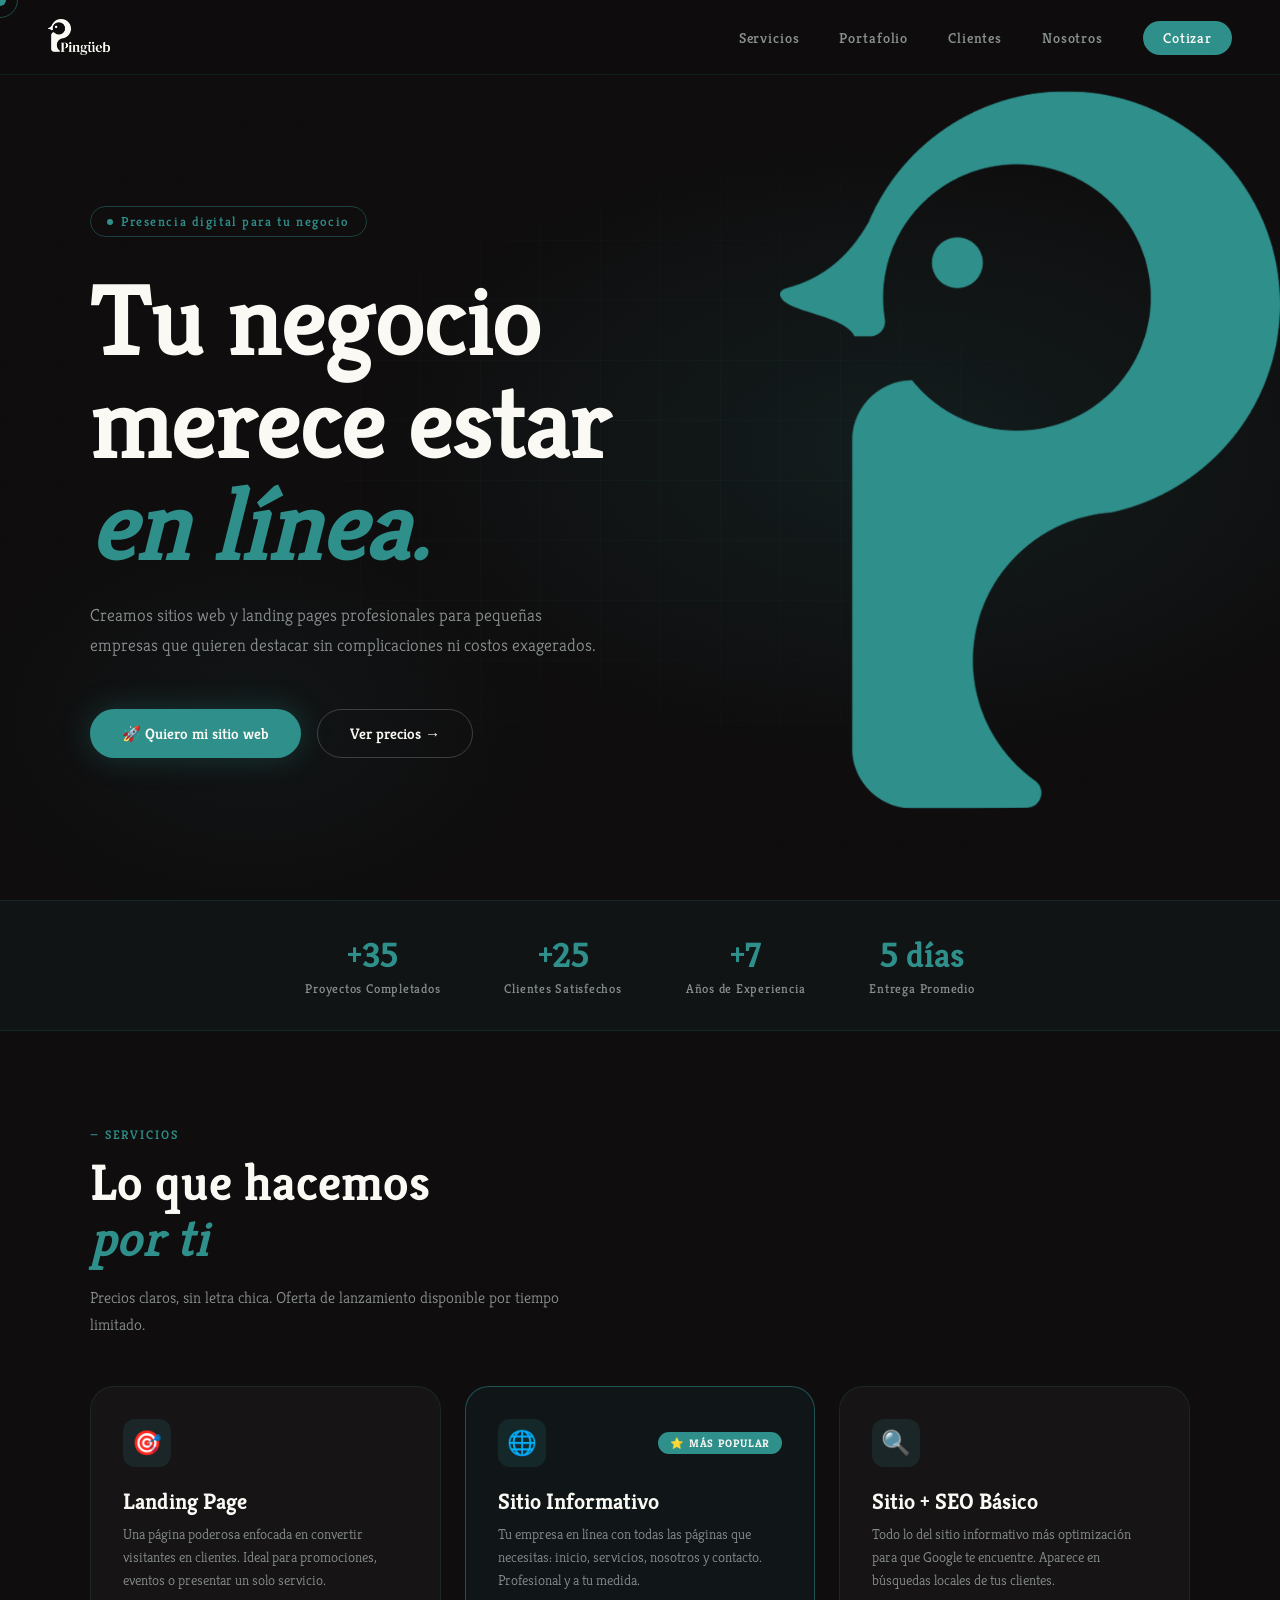
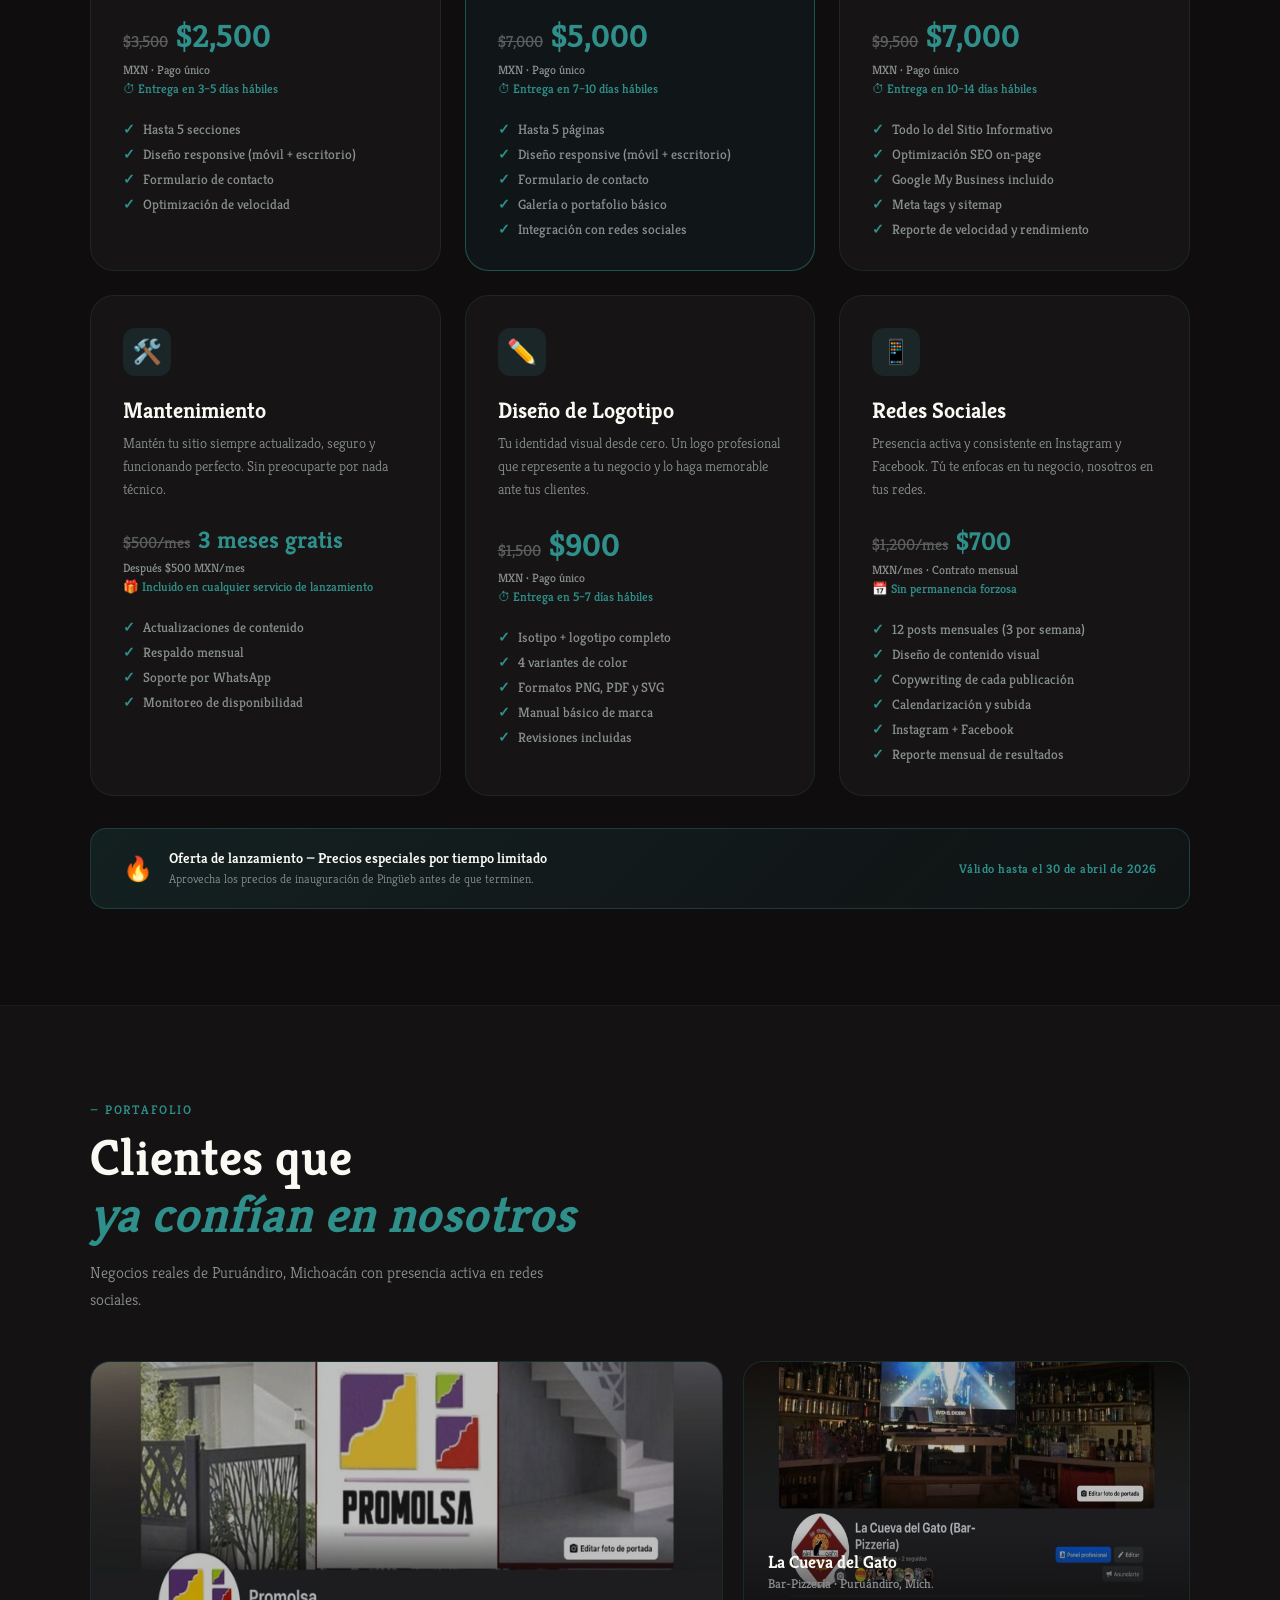
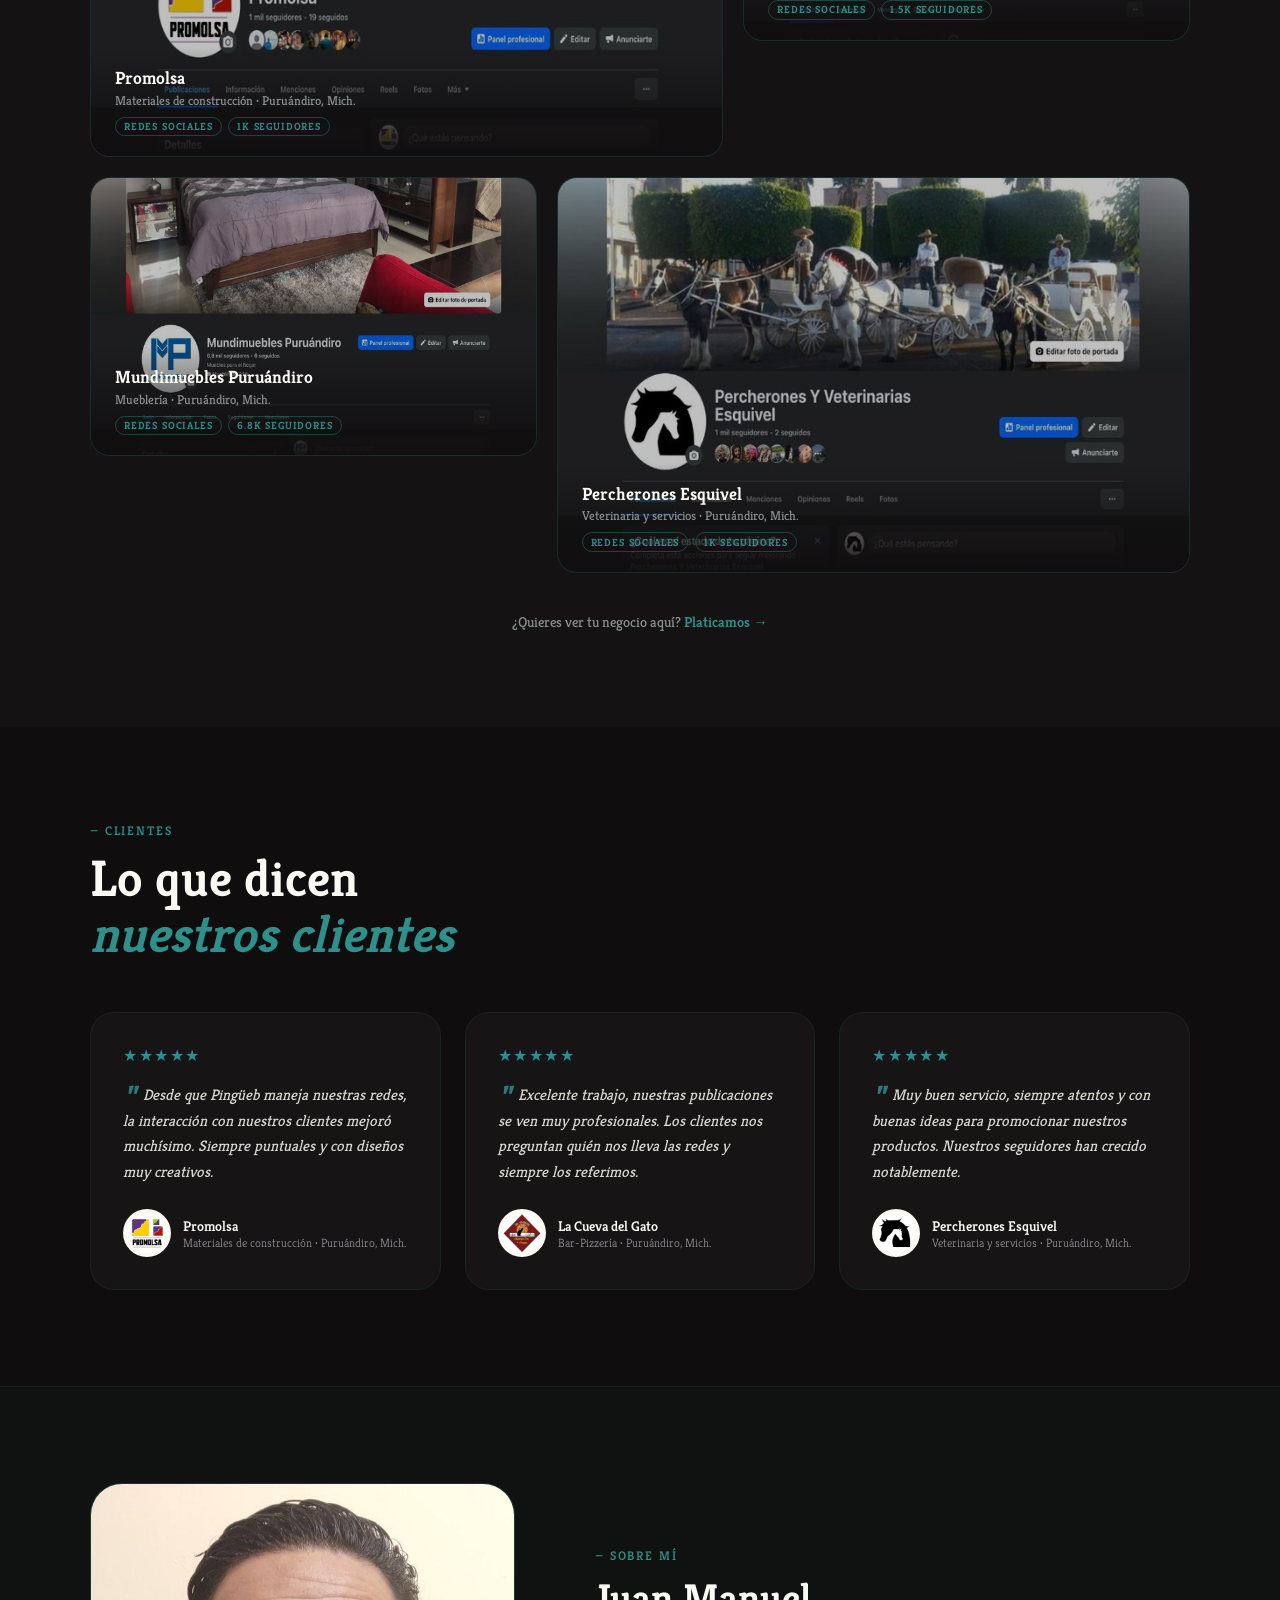
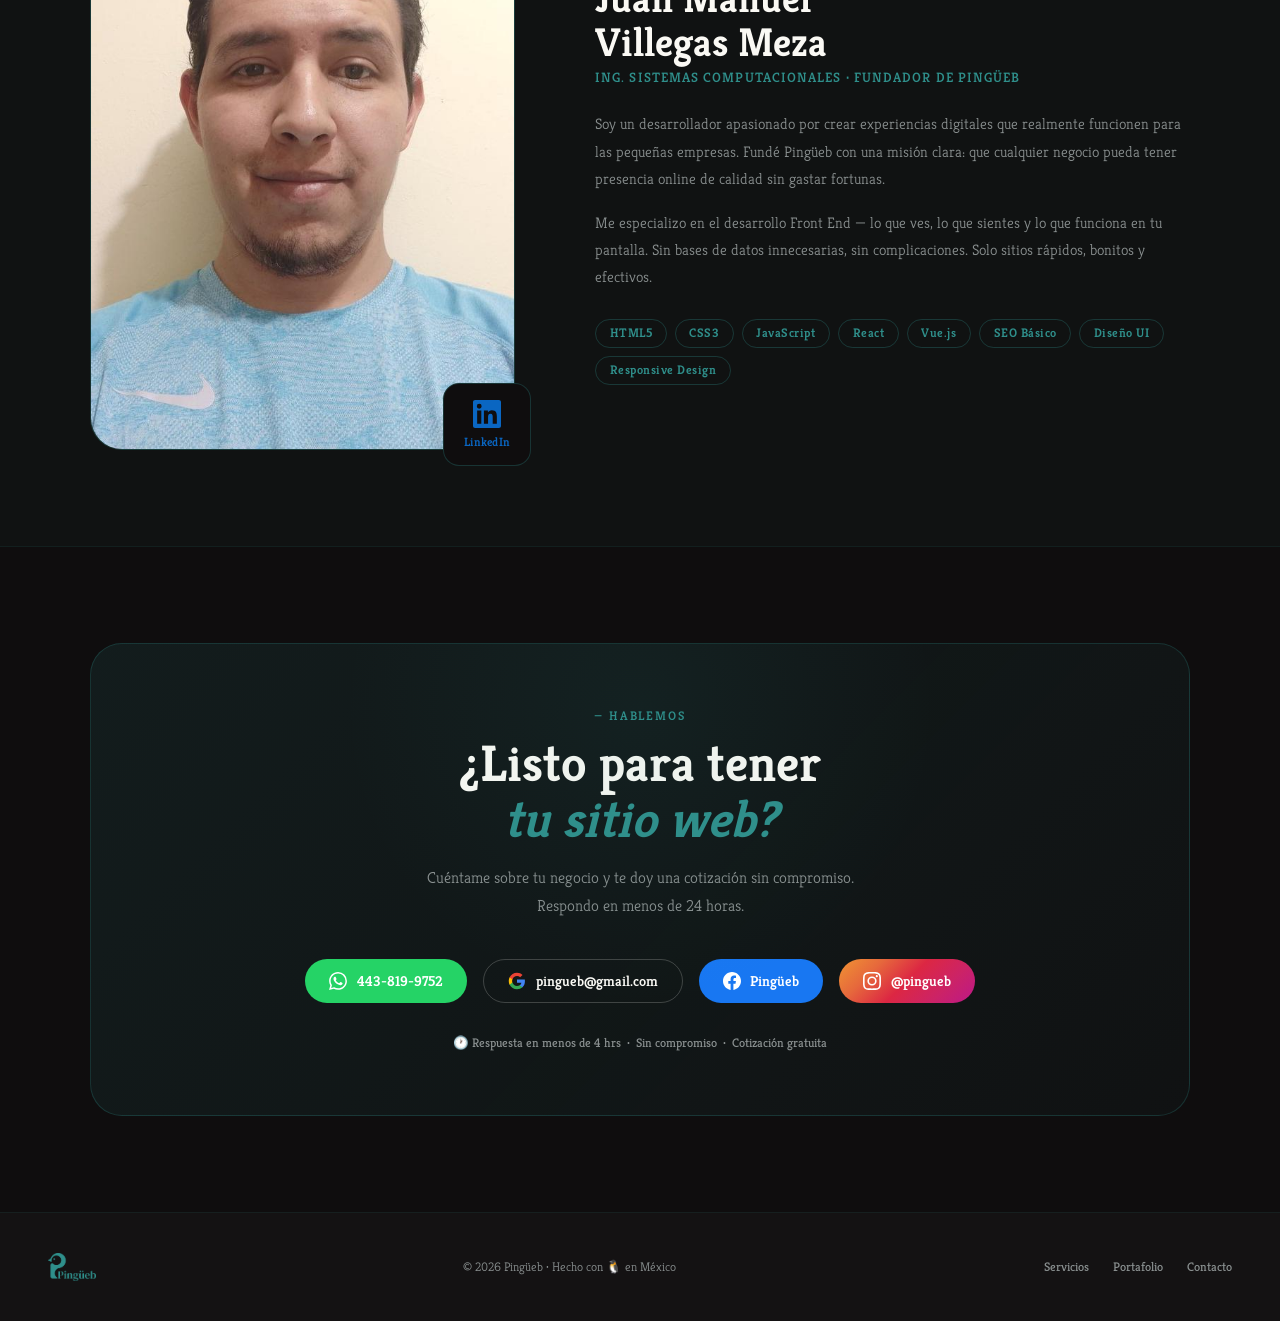
==== commit ef6f5789: "Se agrega menu para mobile y se divide en varios css para mayor orden" ====
--- a/index.html
+++ b/index.html
@@ -7,7 +7,7 @@
   <title>Pingüeb — Sitios web para pequeñas empresas</title>
   <link rel="icon" type="image/x-icon" href="images/favicon.ico" />
   <link rel="shortcut icon" type="image/x-icon" href="images/favicon.ico" />
-  <link rel="stylesheet" href="css/styles.css" />
+  <link rel="stylesheet" href="css/main.css" />
 </head>
 <body>
 
@@ -29,7 +29,25 @@
       <li><a href="#sobre-mi">Nosotros</a></li>
       <li><a href="#contacto" class="nav-cta">Cotizar</a></li>
     </ul>
+ 
+    <!-- Botón hamburguesa — solo visible en móvil -->
+    <button class="nav-hamburger" id="nav-hamburger" aria-label="Abrir menú">
+      <span></span>
+      <span></span>
+      <span></span>
+    </button>
   </nav>
+ 
+  <!-- Menú móvil desplegable -->
+  <div class="mobile-menu" id="mobile-menu">
+    <ul>
+      <li><a href="#servicios">Servicios</a></li>
+      <li><a href="#portafolio">Portafolio</a></li>
+      <li><a href="#testimonios">Clientes</a></li>
+      <li><a href="#sobre-mi">Nosotros</a></li>
+      <li><a href="#contacto" class="nav-cta">Cotizar</a></li>
+    </ul>
+  </div>
 
   <!-- ================================================================
        HERO
--- a/css/main.css
+++ b/css/main.css
@@ -0,0 +1,18 @@
+/* ============================================================
+   PINGÜEB — CSS principal
+   Este archivo solo importa los demás en orden.
+   Para editar estilos, ve al archivo correspondiente.
+   ============================================================ */
+ 
+@import url('base.css');
+@import url('navbar.css');
+@import url('hero.css');
+@import url('stats.css');
+@import url('servicios.css');
+@import url('portafolio.css');
+@import url('testimonios.css');
+@import url('sobre-mi.css');
+@import url('contacto.css');
+@import url('footer.css');
+@import url('utils.css');
+ 
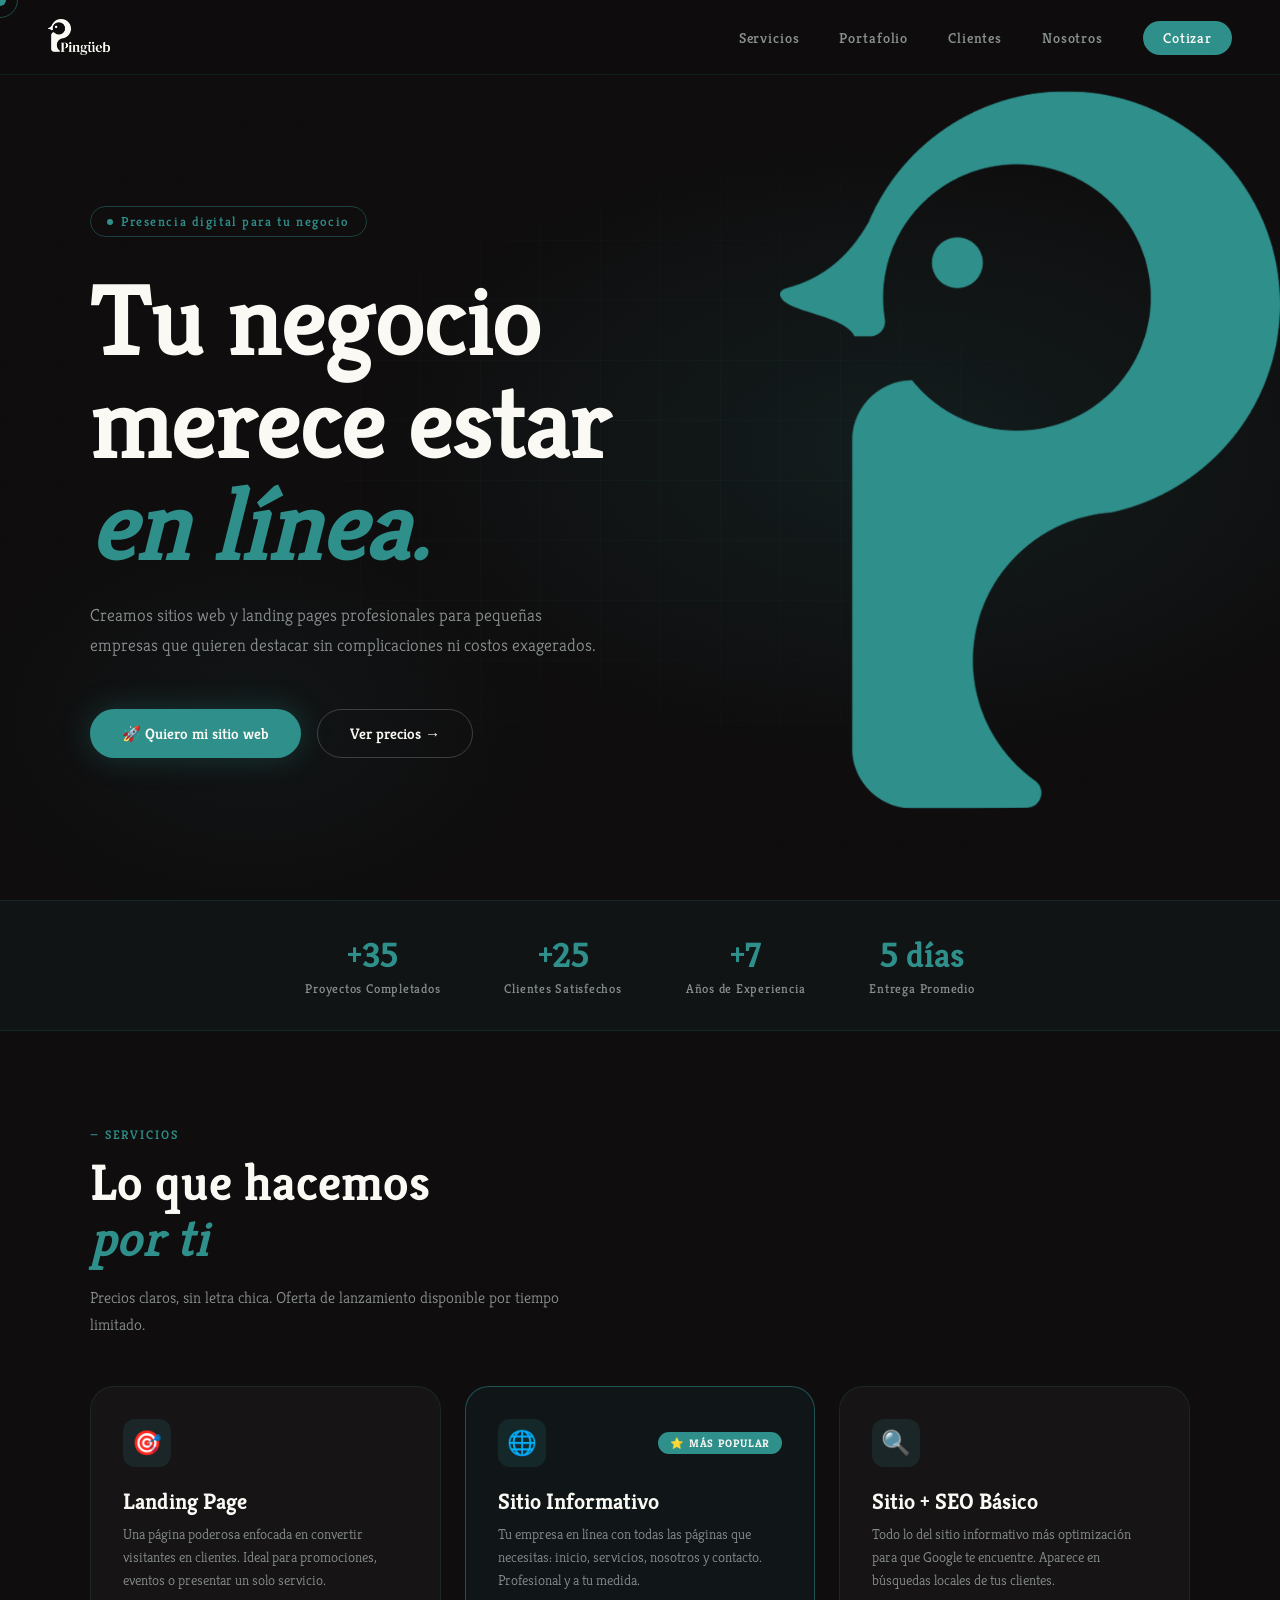
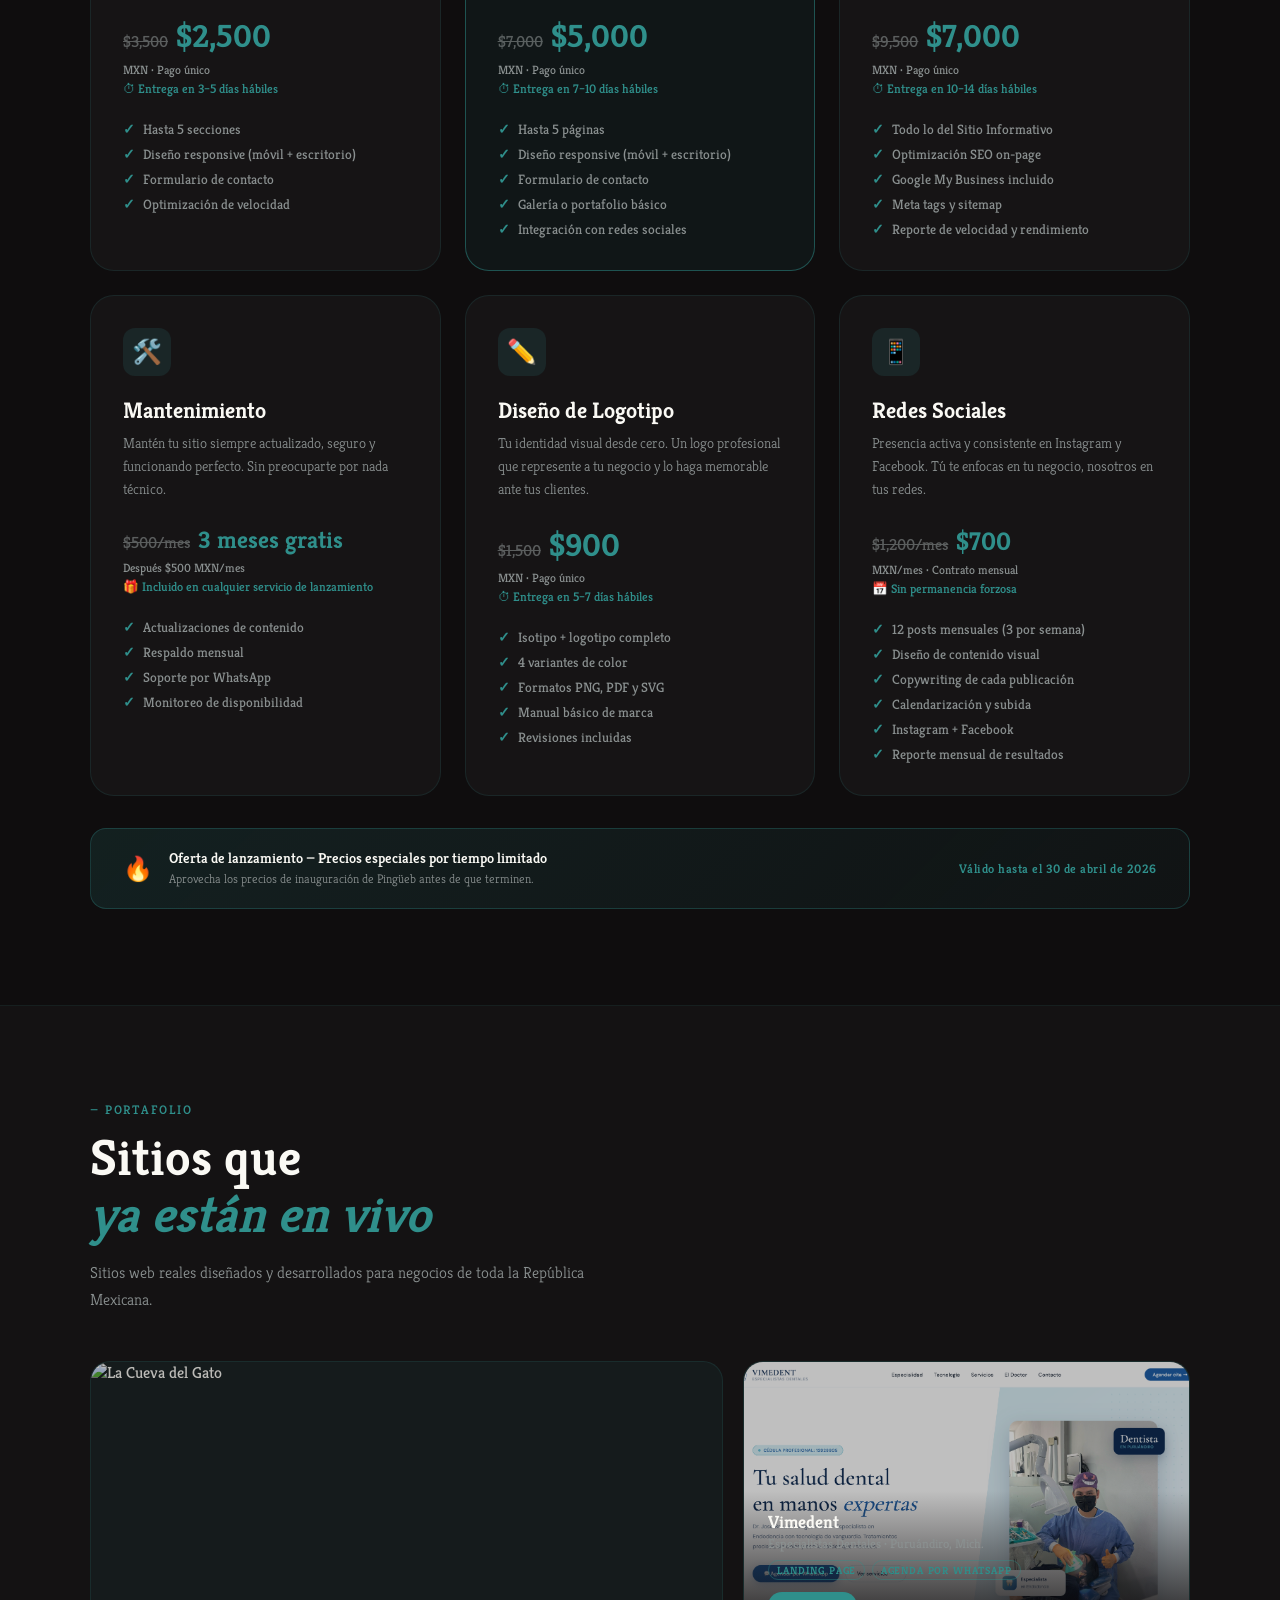
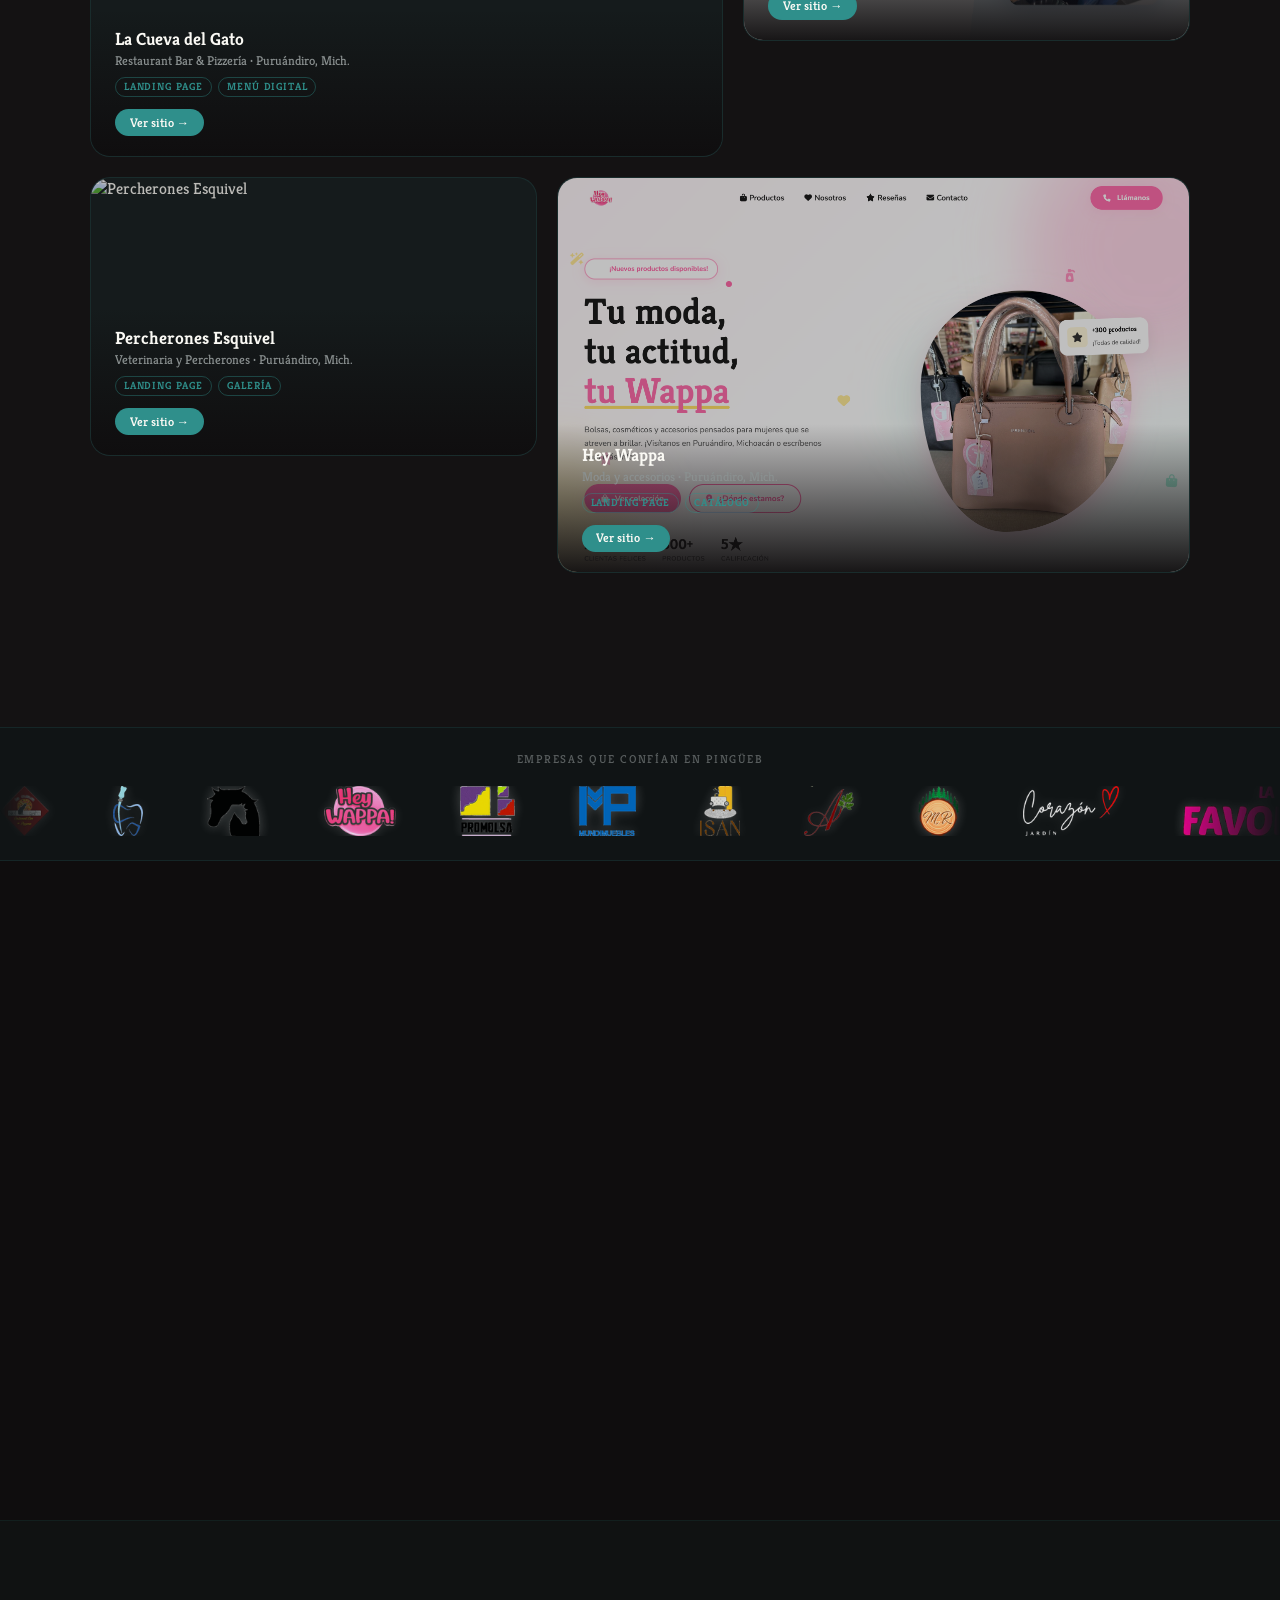
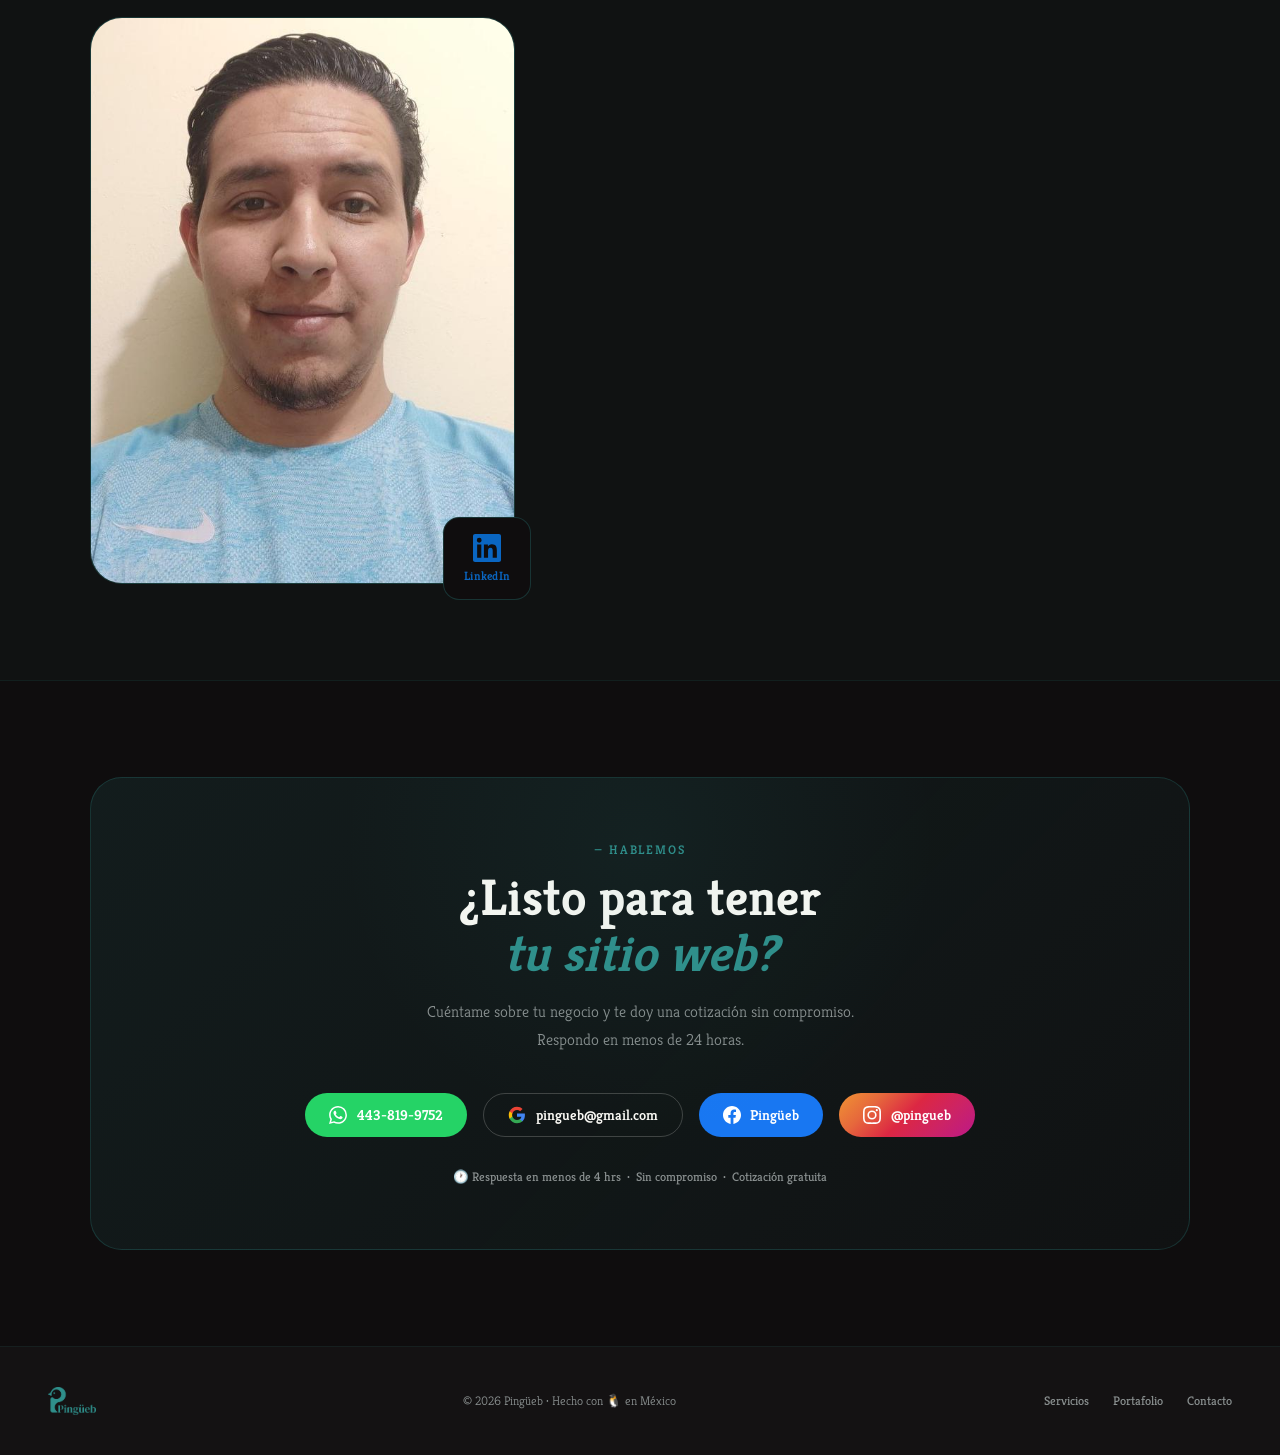
==== commit a0a72a54: "Se modifica Portafolio y se agrrega Marquee con logos de clientes" ====
--- a/index.html
+++ b/index.html
@@ -285,67 +285,71 @@
     </div><!-- /section-inner -->
   </section>
 
-  <!-- ================================================================
+<!-- ================================================================
        PORTAFOLIO
   ================================================================ -->
   <section id="portafolio">
     <div class="section-inner">
       <span class="section-tag reveal">— Portafolio</span>
       <h2 class="section-title reveal">
-        Clientes que<br/>
-        <em style="font-style:italic; color:var(--turquesa)">ya confían en nosotros</em>
+        Sitios que<br/>
+        <em style="font-style:italic; color:var(--turquesa)">ya están en vivo</em>
       </h2>
       <p class="section-sub reveal">
-        Negocios reales de Puruándiro, Michoacán con presencia activa en redes sociales.
+        Sitios web reales diseñados y desarrollados para negocios de toda la República Mexicana.
       </p>
  
       <div class="portfolio-grid">
  
         <div class="portfolio-item reveal">
-          <img src="images/portfolio/promolsa.jpg" alt="Promolsa" class="portfolio-img" />
-          <div class="portfolio-info">
-            <h3>Promolsa</h3>
-            <p>Materiales de construcción · Puruándiro, Mich.</p>
-            <div class="portfolio-tag-list">
-              <span class="p-tag">Redes Sociales</span>
-              <span class="p-tag">1K seguidores</span>
-            </div>
-          </div>
-        </div>
- 
-        <div class="portfolio-item reveal">
-          <img src="images/portfolio/lacueva.jpg" alt="La Cueva del Gato" class="portfolio-img" />
+          <img src="images/portfolio/landing-lacueva.png" alt="La Cueva del Gato" class="portfolio-img" />
           <div class="portfolio-info">
             <h3>La Cueva del Gato</h3>
-            <p>Bar-Pizzería · Puruándiro, Mich.</p>
+            <p>Restaurant Bar & Pizzería · Puruándiro, Mich.</p>
             <div class="portfolio-tag-list">
-              <span class="p-tag">Redes Sociales</span>
-              <span class="p-tag">1.5K seguidores</span>
-            </div>
+              <span class="p-tag">Landing Page</span>
+              <span class="p-tag">Menú digital</span>
+            </div>
+            <a href="https://dev-jvillegas.github.io/lacuevadelgato/" target="_blank" rel="noopener noreferrer" class="portfolio-btn">Ver sitio →</a>
           </div>
         </div>
  
         <div class="portfolio-item reveal">
-          <img src="images/portfolio/mundimuebles.jpg" alt="Mundimuebles Puruándiro" class="portfolio-img" />
+          <img src="images/portfolio/landing-vimedent.png" alt="Vimedent" class="portfolio-img" />
           <div class="portfolio-info">
-            <h3>Mundimuebles Puruándiro</h3>
-            <p>Mueblería · Puruándiro, Mich.</p>
+            <h3>Vimedent</h3>
+            <p>Especialistas Dentales · Puruándiro, Mich.</p>
             <div class="portfolio-tag-list">
-              <span class="p-tag">Redes Sociales</span>
-              <span class="p-tag">6.8K seguidores</span>
-            </div>
+              <span class="p-tag">Landing Page</span>
+              <span class="p-tag">Agenda por WhatsApp</span>
+            </div>
+            <a href="https://dev-jvillegas.github.io/vimedent/" target="_blank" rel="noopener noreferrer" class="portfolio-btn">Ver sitio →</a>
           </div>
         </div>
  
         <div class="portfolio-item reveal">
-          <img src="images/portfolio/percherones.jpg" alt="Percherones y Veterinarias Esquivel" class="portfolio-img" />
+          <img src="images/portfolio/landing-percherones.png" alt="Percherones Esquivel" class="portfolio-img" />
           <div class="portfolio-info">
             <h3>Percherones Esquivel</h3>
-            <p>Veterinaria y servicios · Puruándiro, Mich.</p>
+            <p>Veterinaria y Percherones · Puruándiro, Mich.</p>
             <div class="portfolio-tag-list">
-              <span class="p-tag">Redes Sociales</span>
-              <span class="p-tag">1K seguidores</span>
-            </div>
+              <span class="p-tag">Landing Page</span>
+              <span class="p-tag">Galería</span>
+            </div>
+            <a href="https://dev-jvillegas.github.io/percheronesesquivel/" target="_blank" rel="noopener noreferrer" class="portfolio-btn">Ver sitio →</a>
+          </div>
+        </div>
+ 
+        <div class="portfolio-item reveal">
+          <img src="images/portfolio/landing-heywappa.png" alt="Hey Wappa" class="portfolio-img" />
+          <div class="portfolio-info">
+            <h3>Hey Wappa</h3>
+            <p>Moda y accesorios · Puruándiro, Mich.</p>
+            <div class="portfolio-tag-list">
+              <span class="p-tag">Landing Page</span>
+              <span class="p-tag">Catálogo</span>
+            </div>
+            <a href="https://dev-jvillegas.github.io/heywappa/" target="_blank" rel="noopener noreferrer" class="portfolio-btn">Ver sitio →</a>
           </div>
         </div>
  
@@ -357,6 +361,43 @@
  
     </div>
   </section>
+
+  <!-- ================================================================
+       MARQUEE — Logos de clientes
+  ================================================================ -->
+  <div class="marquee-bar">
+    <p class="marquee-label">Empresas que confían en Pingüeb</p>
+    <div class="marquee-track">
+      <div class="marquee-list">
+        <img src="images/marquee/lacueva.png"           alt="La Cueva del Gato" />
+        <img src="images/marquee/vimedent.png"          alt="Vimedent" />
+        <img src="images/marquee/percherones.png"       alt="Percherones Esquivel" />
+        <img src="images/marquee/heywappa.png"          alt="Hey Wappa" />
+        <img src="images/marquee/promolsa.png"          alt="Promolsa" />
+        <img src="images/marquee/mundimuebles.png"      alt="Mundimuebles" />
+        <img src="images/marquee/isan.png"              alt="ISAN" />
+        <img src="images/marquee/ajenjo.png"            alt="Ajenjo" />
+        <img src="images/marquee/madereriarodrigez.png" alt="Maderera Rodríguez" />
+        <img src="images/marquee/jardincorazon.png"     alt="Jardín Corazón" />
+        <img src="images/marquee/lafavorita.png"        alt="La Favorita" />
+        <img src="images/marquee/quintalaaurora.png"    alt="Quinta la Aurora" />
+        <!-- Duplicado para el ciclo infinito -->
+        <img src="images/marquee/lacueva.png"           alt="La Cueva del Gato" aria-hidden="true" />
+        <img src="images/marquee/vimedent.png"          alt="Vimedent" aria-hidden="true" />
+        <img src="images/marquee/percherones.png"       alt="Percherones Esquivel" aria-hidden="true" />
+        <img src="images/marquee/heywappa.png"          alt="Hey Wappa" aria-hidden="true" />
+        <img src="images/marquee/promolsa.png"          alt="Promolsa" aria-hidden="true" />
+        <img src="images/marquee/mundimuebles.png"      alt="Mundimuebles" aria-hidden="true" />
+        <img src="images/marquee/isan.png"              alt="ISAN" aria-hidden="true" />
+        <img src="images/marquee/ajenjo.png"            alt="Ajenjo" aria-hidden="true" />
+        <img src="images/marquee/madereriarodrigez.png" alt="Maderera Rodríguez" aria-hidden="true" />
+        <img src="images/marquee/jardincorazon.png"     alt="Jardín Corazón" aria-hidden="true" />
+        <img src="images/marquee/lafavorita.png"        alt="La Favorita" aria-hidden="true" />
+        <img src="images/marquee/quintalaaurora.png"    alt="Quinta la Aurora" aria-hidden="true" />
+      </div>
+    </div>
+  </div>
+ 
 
   <!-- ================================================================
        TESTIMONIOS
--- a/css/main.css
+++ b/css/main.css
@@ -10,9 +10,9 @@
 @import url('stats.css');
 @import url('servicios.css');
 @import url('portafolio.css');
+@import url('marquee.css');
 @import url('testimonios.css');
 @import url('sobre-mi.css');
 @import url('contacto.css');
 @import url('footer.css');
-@import url('utils.css');
- +@import url('utils.css');
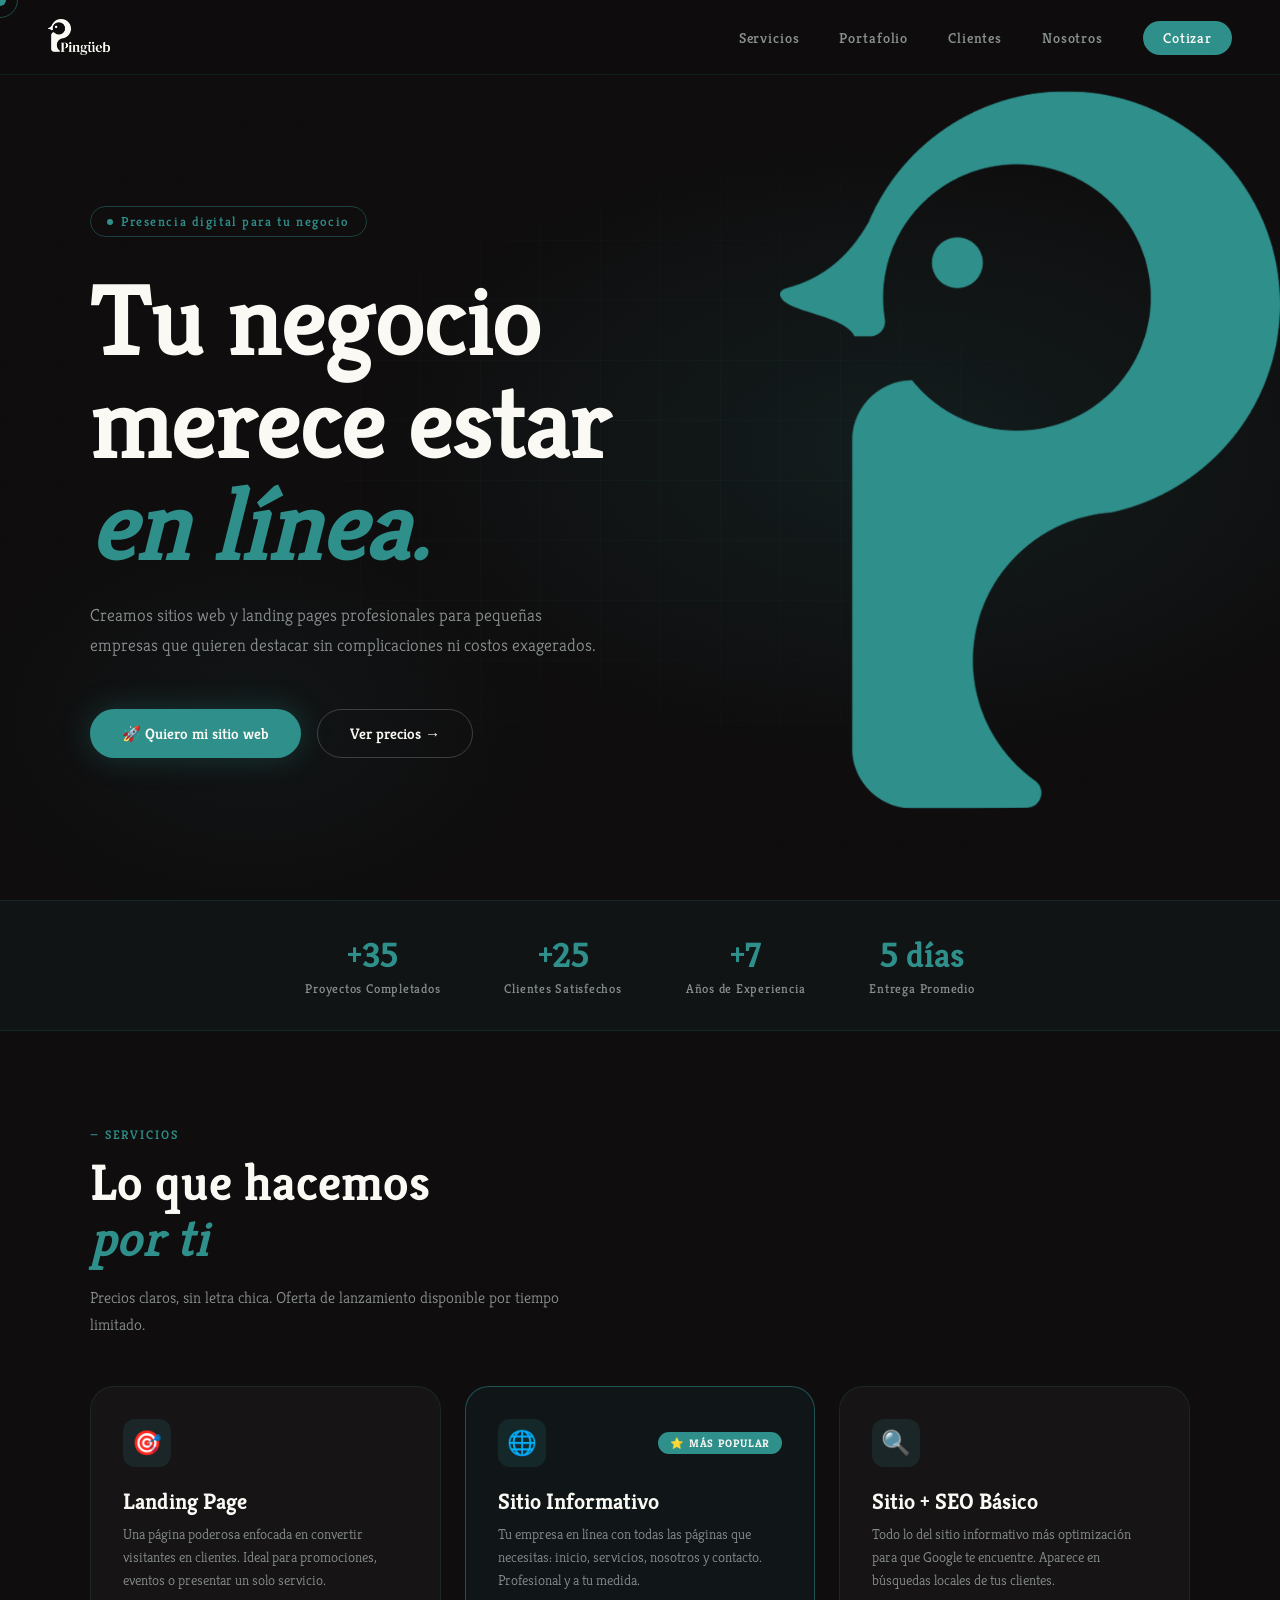
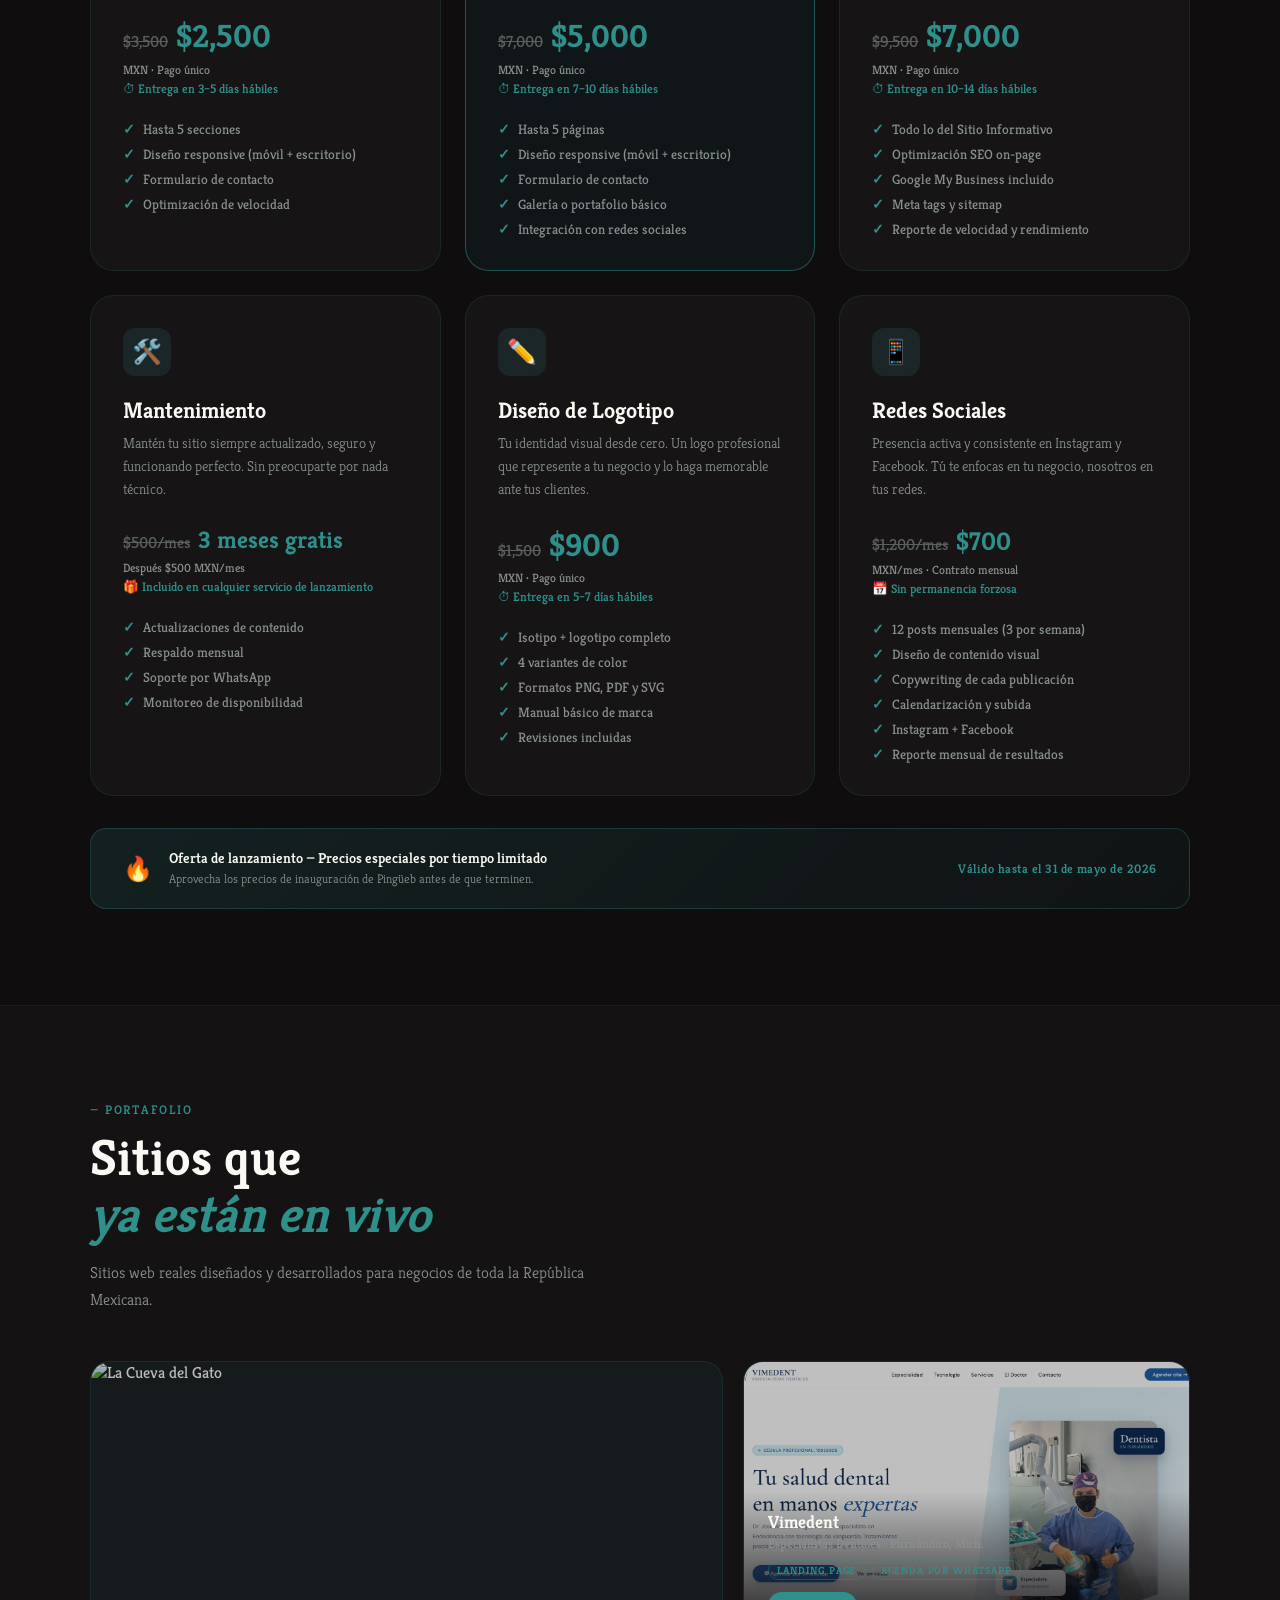
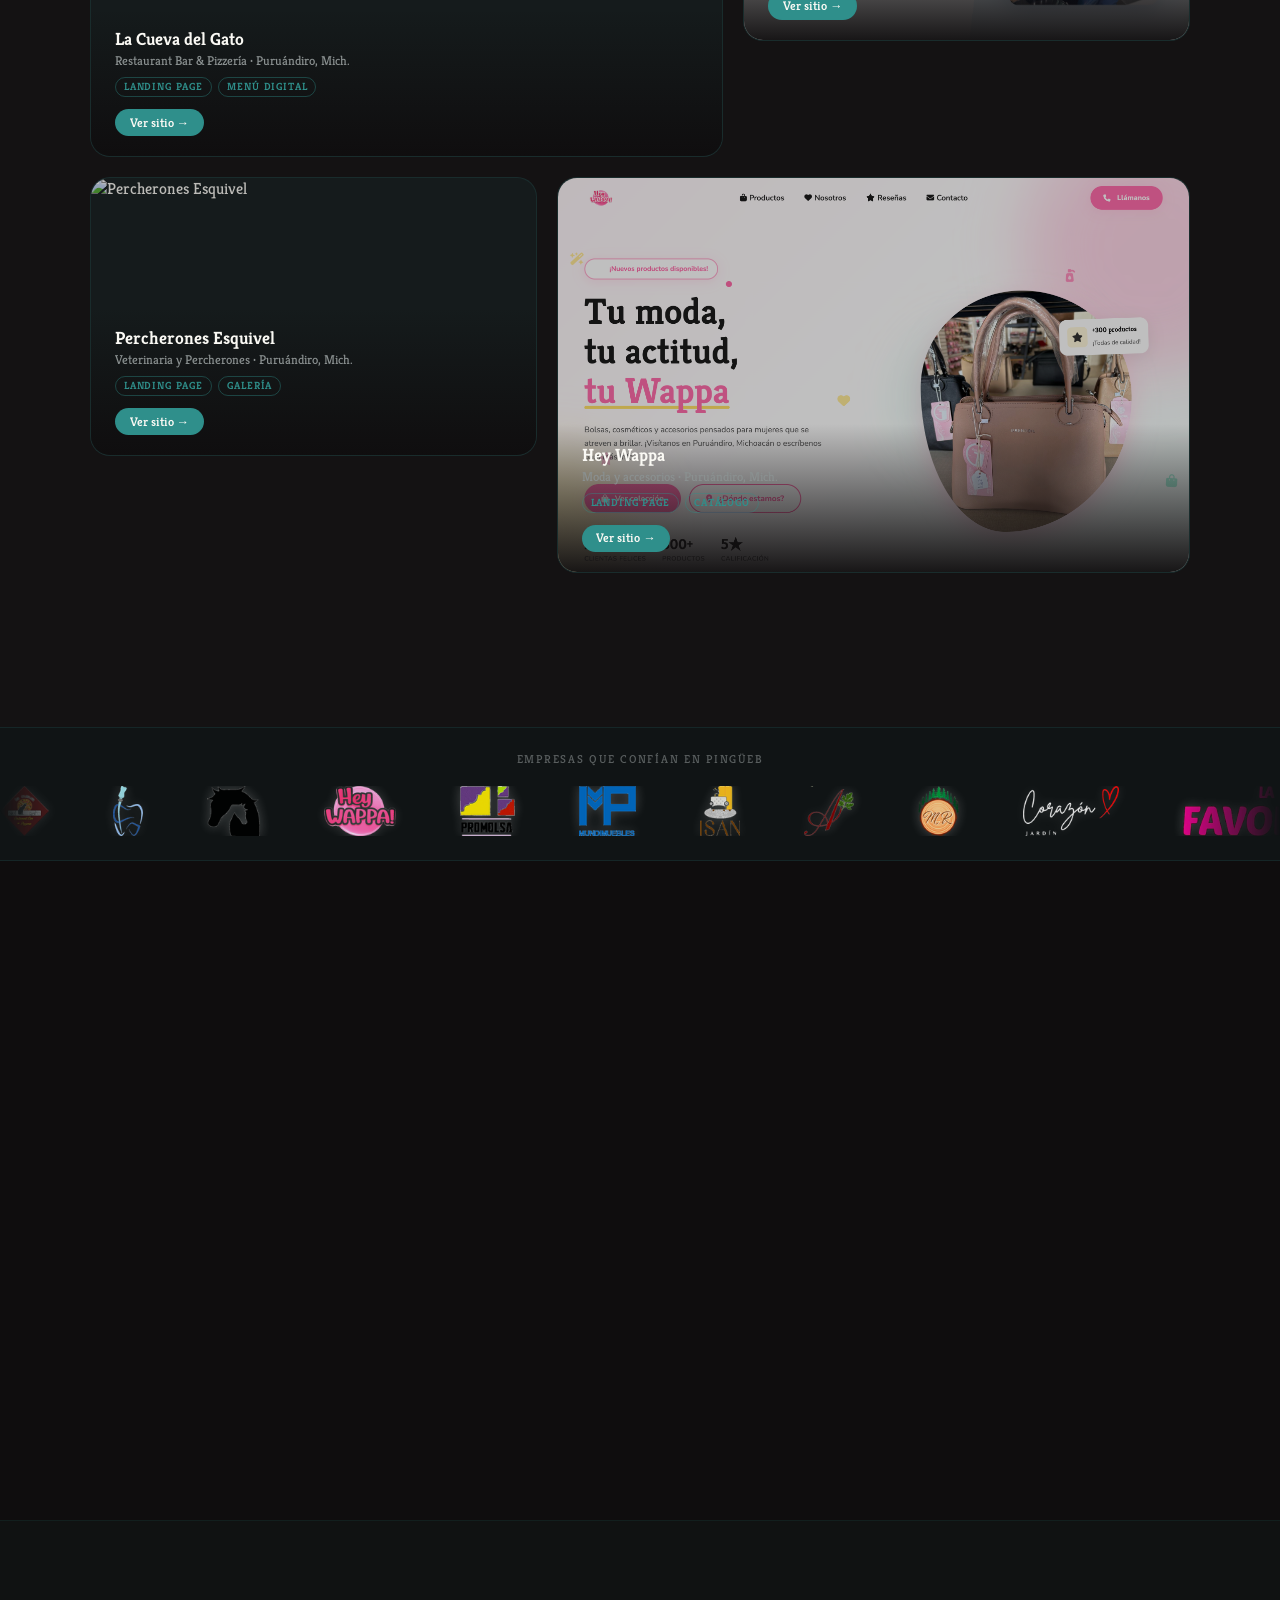
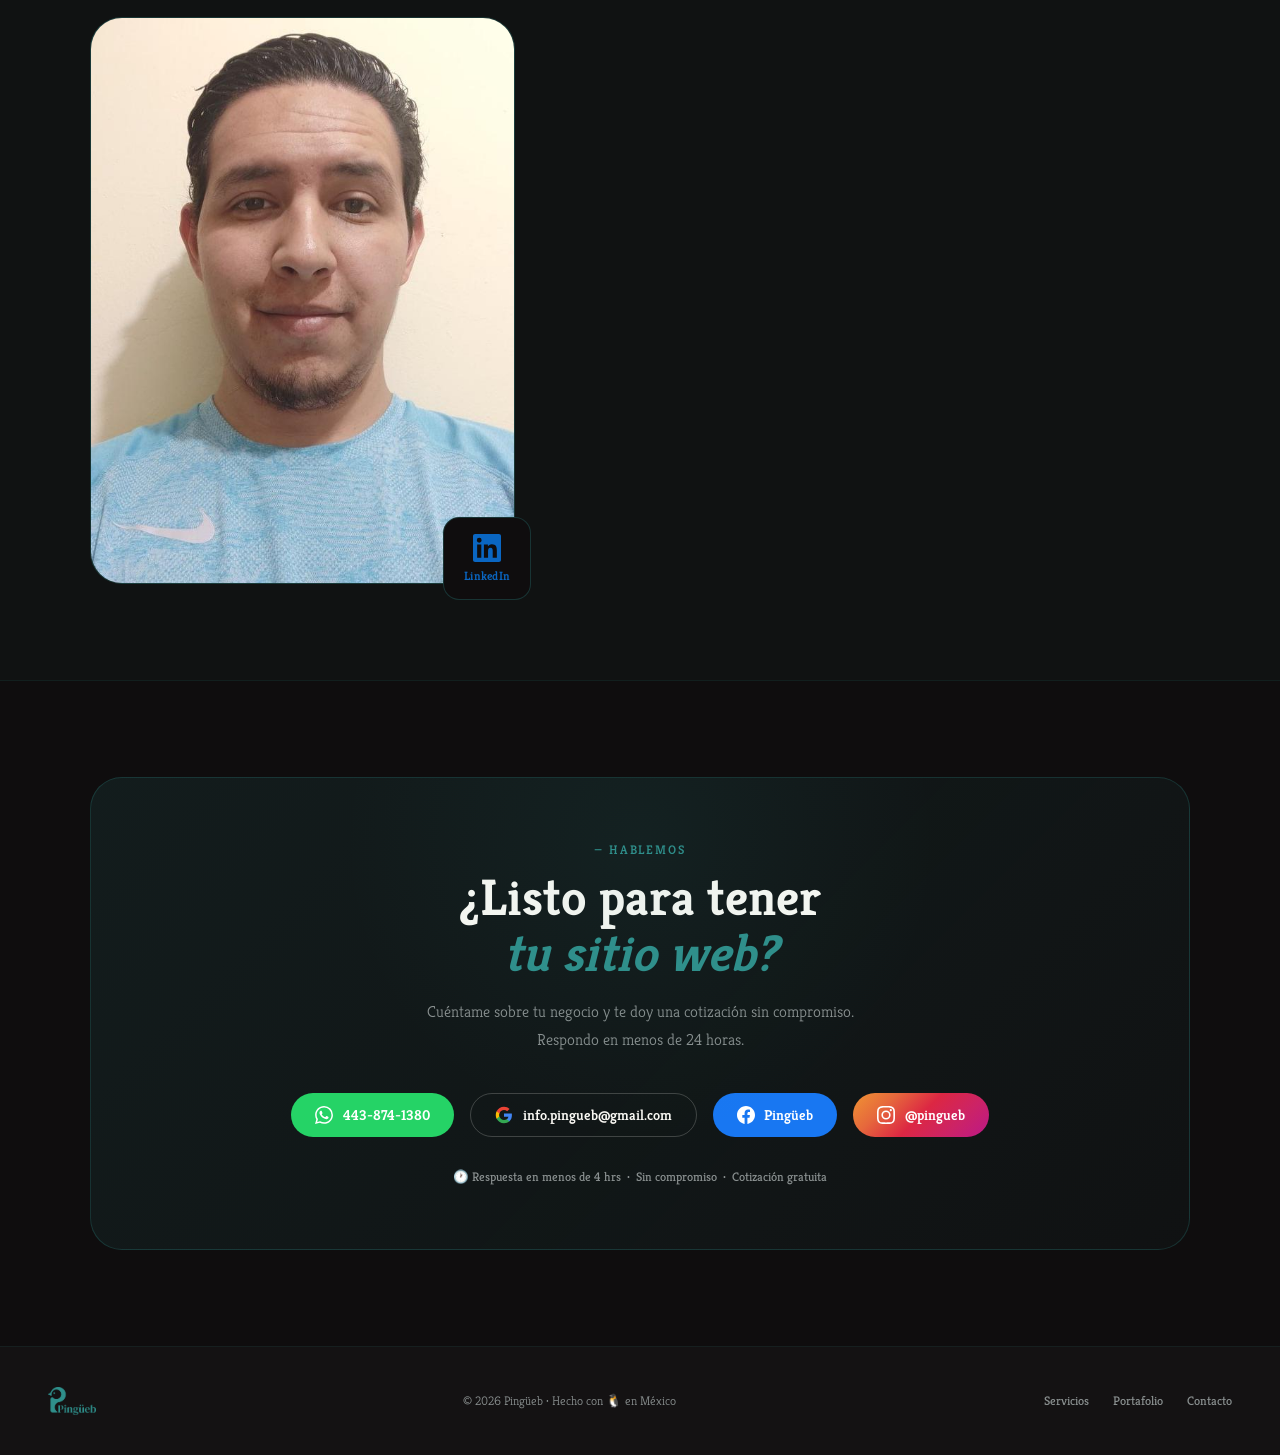
==== commit add8ea2a: "Ajuste de rutas en redes sociales" ====
--- a/index.html
+++ b/index.html
@@ -279,7 +279,7 @@
           <strong>Oferta de lanzamiento — Precios especiales por tiempo limitado</strong>
           <small>Aprovecha los precios de inauguración de Pingüeb antes de que terminen.</small>
         </div>
-        <span class="offer-deadline">Válido hasta el 30 de abril de 2026</span>
+        <span class="offer-deadline">Válido hasta el 31 de mayo de 2026</span>
       </div>
  
     </div><!-- /section-inner -->
@@ -536,31 +536,31 @@
         </p>
         <div class="contact-options">
           <a
-            href="https://wa.me/524438199752?text=Hola%20Juan%2C%20me%20interesa%20un%20sitio%20web%20para%20mi%20negocio"
+            href="https://wa.me/524438741380?text=Hola%20Pingüeb%2C%20me%20interesa%20un%20sitio%20web%20para%20mi%20negocio"
             class="contact-link whatsapp"
             target="_blank"
             rel="noopener noreferrer"
           >
             <svg xmlns="http://www.w3.org/2000/svg" width="18" height="18" viewBox="0 0 24 24" fill="currentColor"><path d="M17.472 14.382c-.297-.149-1.758-.867-2.03-.967-.273-.099-.471-.148-.67.15-.197.297-.767.966-.94 1.164-.173.199-.347.223-.644.075-.297-.15-1.255-.463-2.39-1.475-.883-.788-1.48-1.761-1.653-2.059-.173-.297-.018-.458.13-.606.134-.133.298-.347.446-.52.149-.174.198-.298.298-.497.099-.198.05-.371-.025-.52-.075-.149-.669-1.612-.916-2.207-.242-.579-.487-.5-.669-.51-.173-.008-.371-.01-.57-.01-.198 0-.52.074-.792.372-.272.297-1.04 1.016-1.04 2.479 0 1.462 1.065 2.875 1.213 3.074.149.198 2.096 3.2 5.077 4.487.709.306 1.262.489 1.694.625.712.227 1.36.195 1.871.118.571-.085 1.758-.719 2.006-1.413.248-.694.248-1.289.173-1.413-.074-.124-.272-.198-.57-.347m-5.421 7.403h-.004a9.87 9.87 0 0 1-5.031-1.378l-.361-.214-3.741.982.998-3.648-.235-.374a9.86 9.86 0 0 1-1.51-5.26c.001-5.45 4.436-9.884 9.888-9.884 2.64 0 5.122 1.03 6.988 2.898a9.825 9.825 0 0 1 2.893 6.994c-.003 5.45-4.437 9.884-9.885 9.884m8.413-18.297A11.815 11.815 0 0 0 12.05 0C5.495 0 .16 5.335.157 11.892c0 2.096.547 4.142 1.588 5.945L.057 24l6.305-1.654a11.882 11.882 0 0 0 5.683 1.448h.005c6.554 0 11.89-5.335 11.893-11.893a11.821 11.821 0 0 0-3.48-8.413z"/></svg>
-            443-819-9752
+            443-874-1380
           </a>
-          <a href="mailto:pingueb@gmail.com" class="contact-link email">
+          <a href="mailto:info.pingueb@gmail.com" class="contact-link email">
             <svg xmlns="http://www.w3.org/2000/svg" width="18" height="18" viewBox="0 0 24 24">
               <path d="M22.56 12.25c0-.78-.07-1.53-.2-2.25H12v4.26h5.92c-.26 1.37-1.04 2.53-2.21 3.31v2.77h3.57c2.08-1.92 3.28-4.74 3.28-8.09z" fill="#4285F4"/>
               <path d="M12 23c2.97 0 5.46-.98 7.28-2.66l-3.57-2.77c-.98.66-2.23 1.06-3.71 1.06-2.86 0-5.29-1.93-6.16-4.53H2.18v2.84C3.99 20.53 7.7 23 12 23z" fill="#34A853"/>
               <path d="M5.84 14.09c-.22-.66-.35-1.36-.35-2.09s.13-1.43.35-2.09V7.07H2.18C1.43 8.55 1 10.22 1 12s.43 3.45 1.18 4.93l2.85-2.22.81-.62z" fill="#FBBC05"/>
               <path d="M12 5.38c1.62 0 3.06.56 4.21 1.64l3.15-3.15C17.45 2.09 14.97 1 12 1 7.7 1 3.99 3.47 2.18 7.07l3.66 2.84c.87-2.6 3.3-4.53 6.16-4.53z" fill="#EA4335"/>
             </svg>
-            pingueb@gmail.com
+            info.pingueb@gmail.com
           </a>
           <!-- TODO: reemplaza # con la URL real cuando crees las páginas -->
-          <a href="#" class="contact-link facebook" target="_blank" rel="noopener noreferrer">
+          <a href="https://www.facebook.com/agencia.pingueb" class="contact-link facebook" target="_blank" rel="noopener noreferrer">
             <svg xmlns="http://www.w3.org/2000/svg" width="18" height="18" viewBox="0 0 24 24" fill="currentColor">
               <path d="M24 12.073c0-6.627-5.373-12-12-12s-12 5.373-12 12c0 5.99 4.388 10.954 10.125 11.854v-8.385H7.078v-3.47h3.047V9.43c0-3.007 1.792-4.669 4.533-4.669 1.312 0 2.686.235 2.686.235v2.953H15.83c-1.491 0-1.956.925-1.956 1.874v2.25h3.328l-.532 3.47h-2.796v8.385C19.612 23.027 24 18.062 24 12.073z"/>
             </svg>
             Pingüeb
           </a>
-          <a href="#" class="contact-link instagram" target="_blank" rel="noopener noreferrer">
+          <a href="https://www.instagram.com/agencia.pingueb/" class="contact-link instagram" target="_blank" rel="noopener noreferrer">
             <svg xmlns="http://www.w3.org/2000/svg" width="18" height="18" viewBox="0 0 24 24" fill="currentColor">
               <path d="M12 2.163c3.204 0 3.584.012 4.85.07 3.252.148 4.771 1.691 4.919 4.919.058 1.265.069 1.645.069 4.849 0 3.205-.012 3.584-.069 4.849-.149 3.225-1.664 4.771-4.919 4.919-1.266.058-1.644.07-4.85.07-3.204 0-3.584-.012-4.849-.07-3.26-.149-4.771-1.699-4.919-4.92-.058-1.265-.07-1.644-.07-4.849 0-3.204.013-3.583.07-4.849.149-3.227 1.664-4.771 4.919-4.919 1.266-.057 1.645-.069 4.849-.069zM12 0C8.741 0 8.333.014 7.053.072 2.695.272.273 2.69.073 7.052.014 8.333 0 8.741 0 12c0 3.259.014 3.668.072 4.948.2 4.358 2.618 6.78 6.98 6.98C8.333 23.986 8.741 24 12 24c3.259 0 3.668-.014 4.948-.072 4.354-.2 6.782-2.618 6.979-6.98.059-1.28.073-1.689.073-4.948 0-3.259-.014-3.667-.072-4.947-.196-4.354-2.617-6.78-6.979-6.98C15.668.014 15.259 0 12 0zm0 5.838a6.162 6.162 0 1 0 0 12.324 6.162 6.162 0 0 0 0-12.324zM12 16a4 4 0 1 1 0-8 4 4 0 0 1 0 8zm6.406-11.845a1.44 1.44 0 1 0 0 2.881 1.44 1.44 0 0 0 0-2.881z"/>
             </svg>
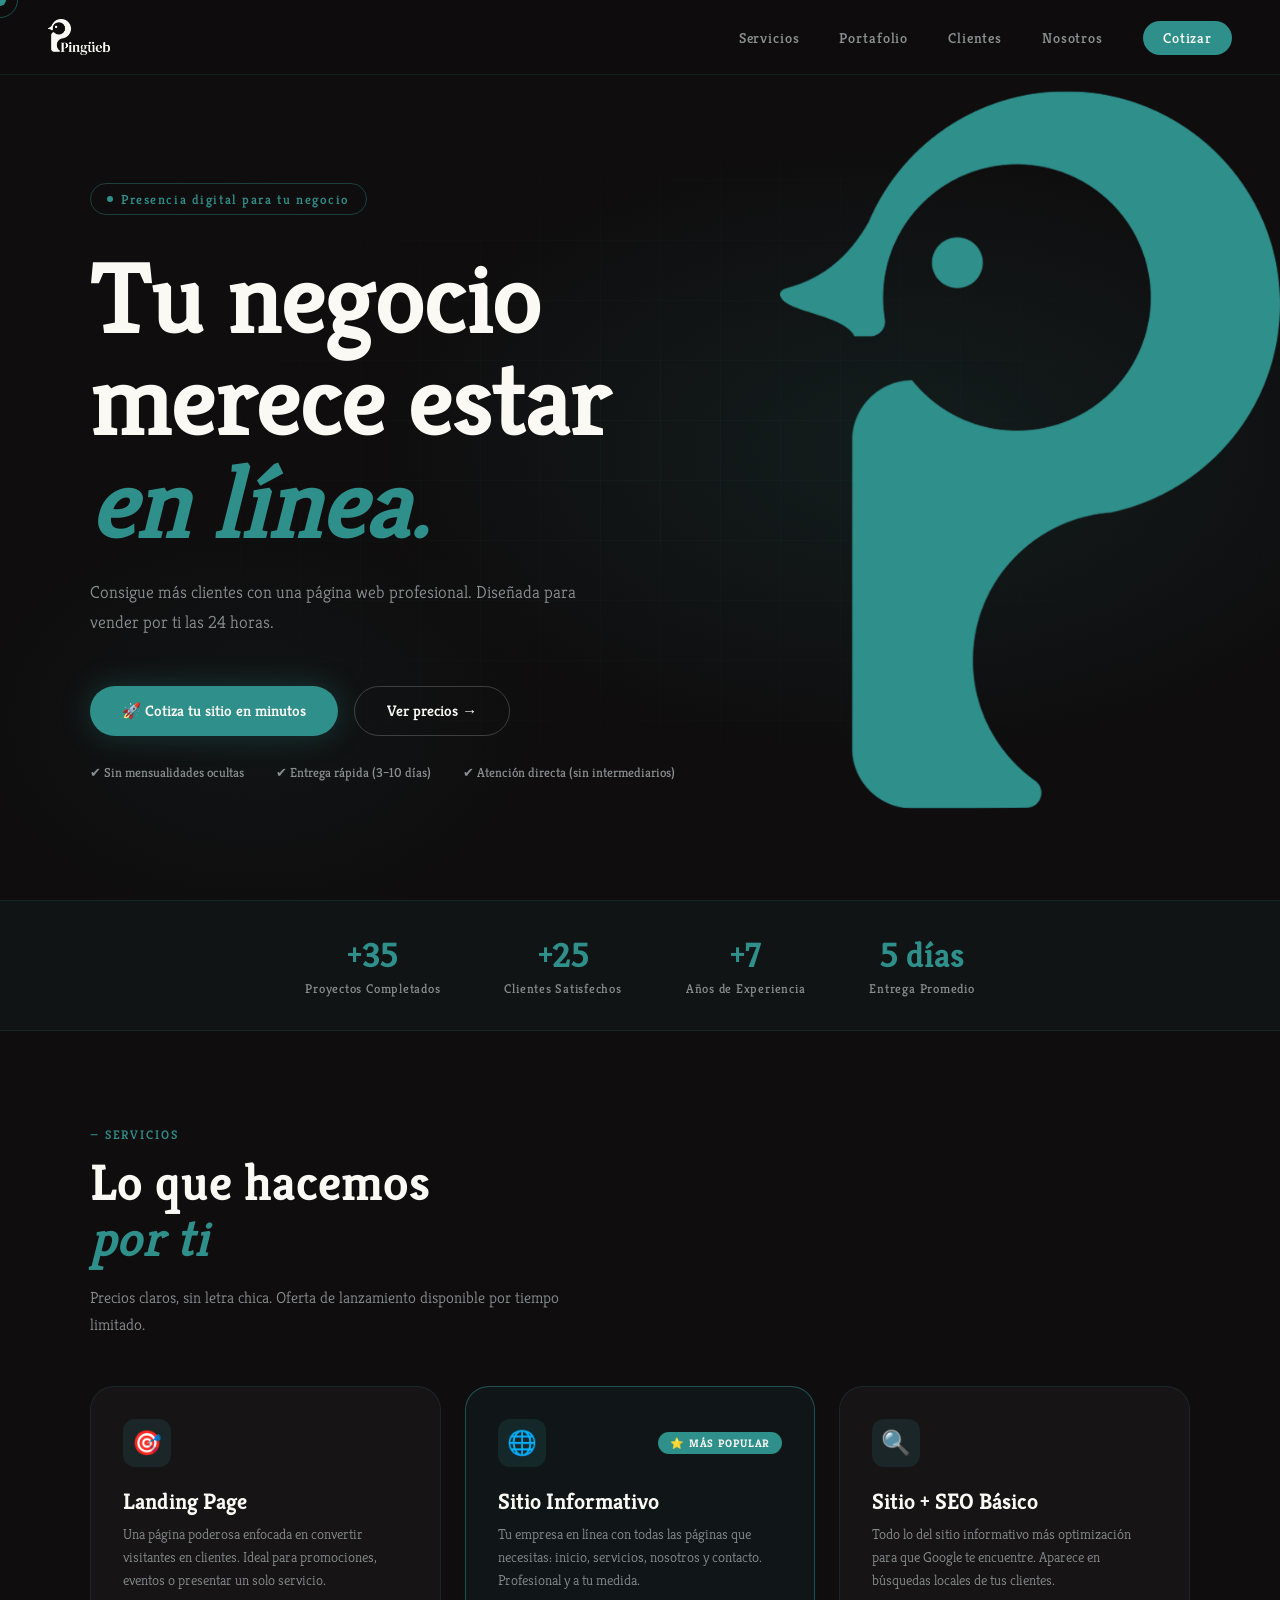
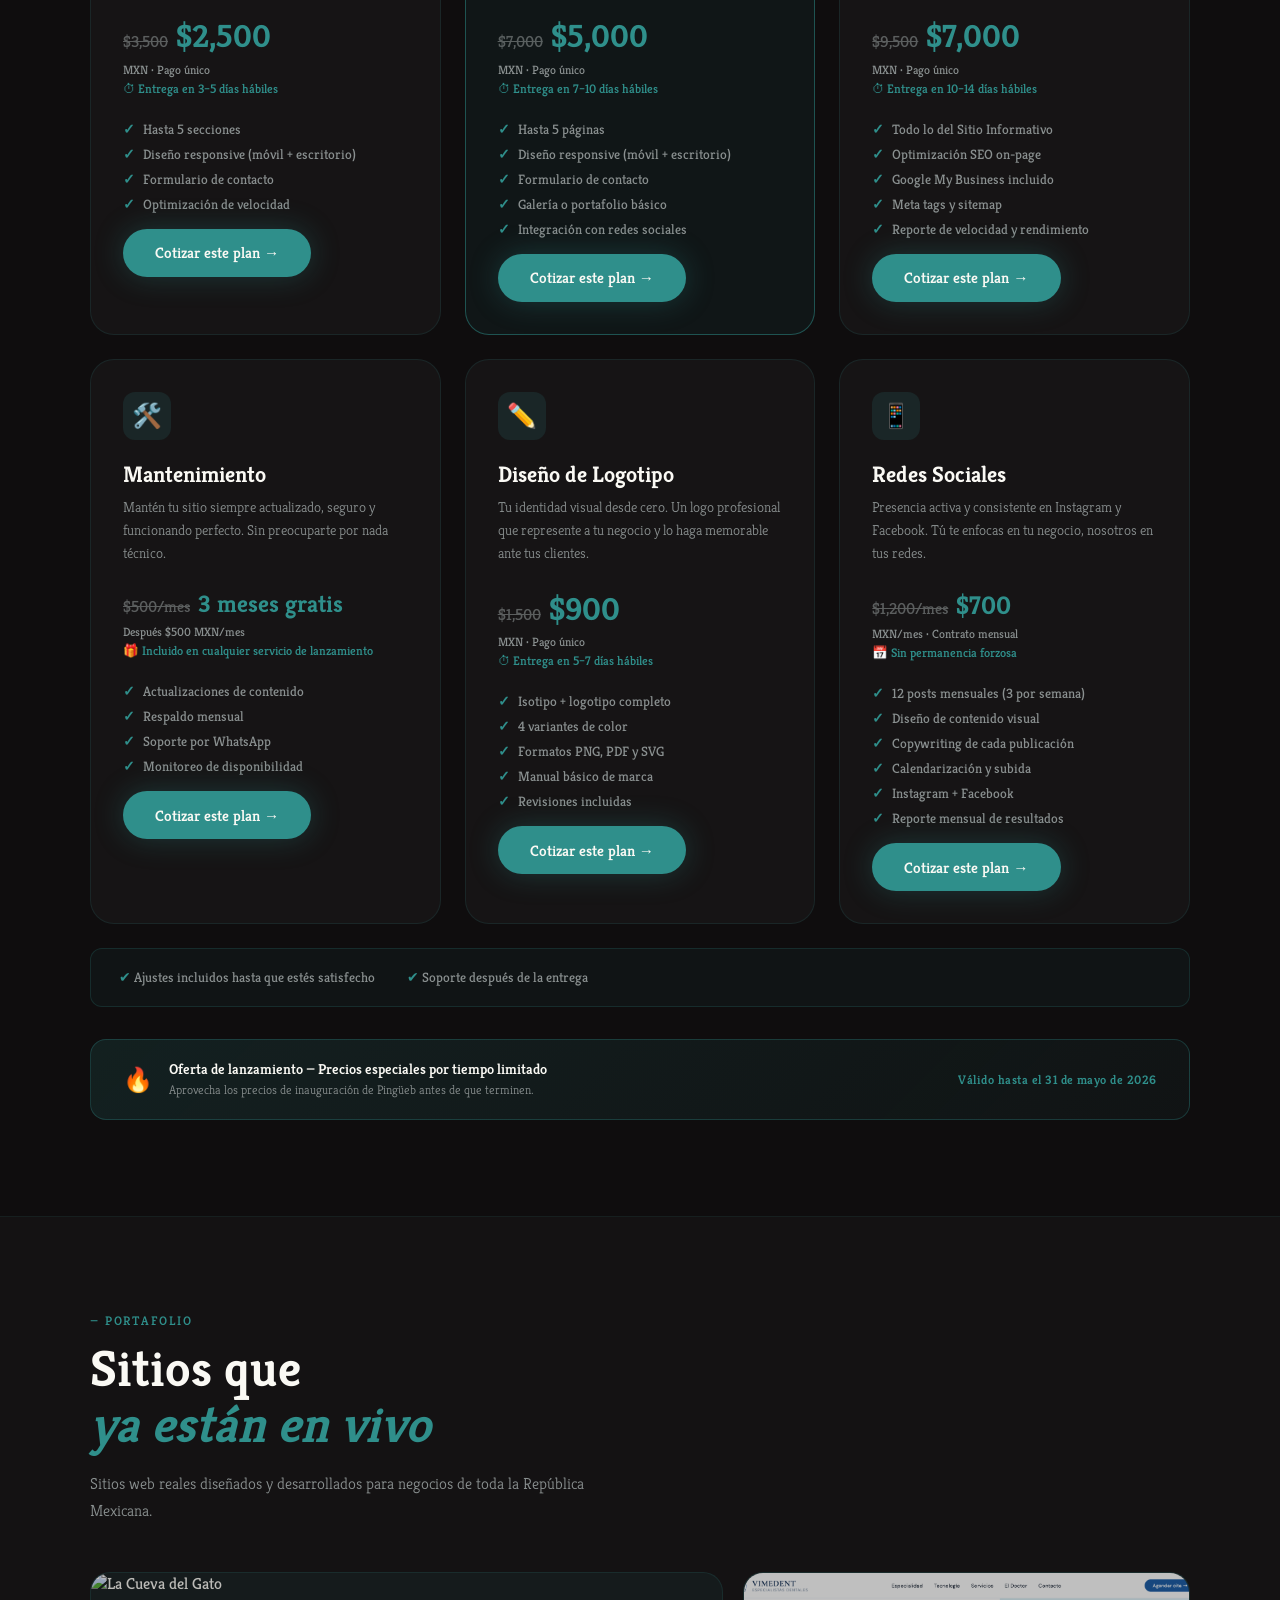
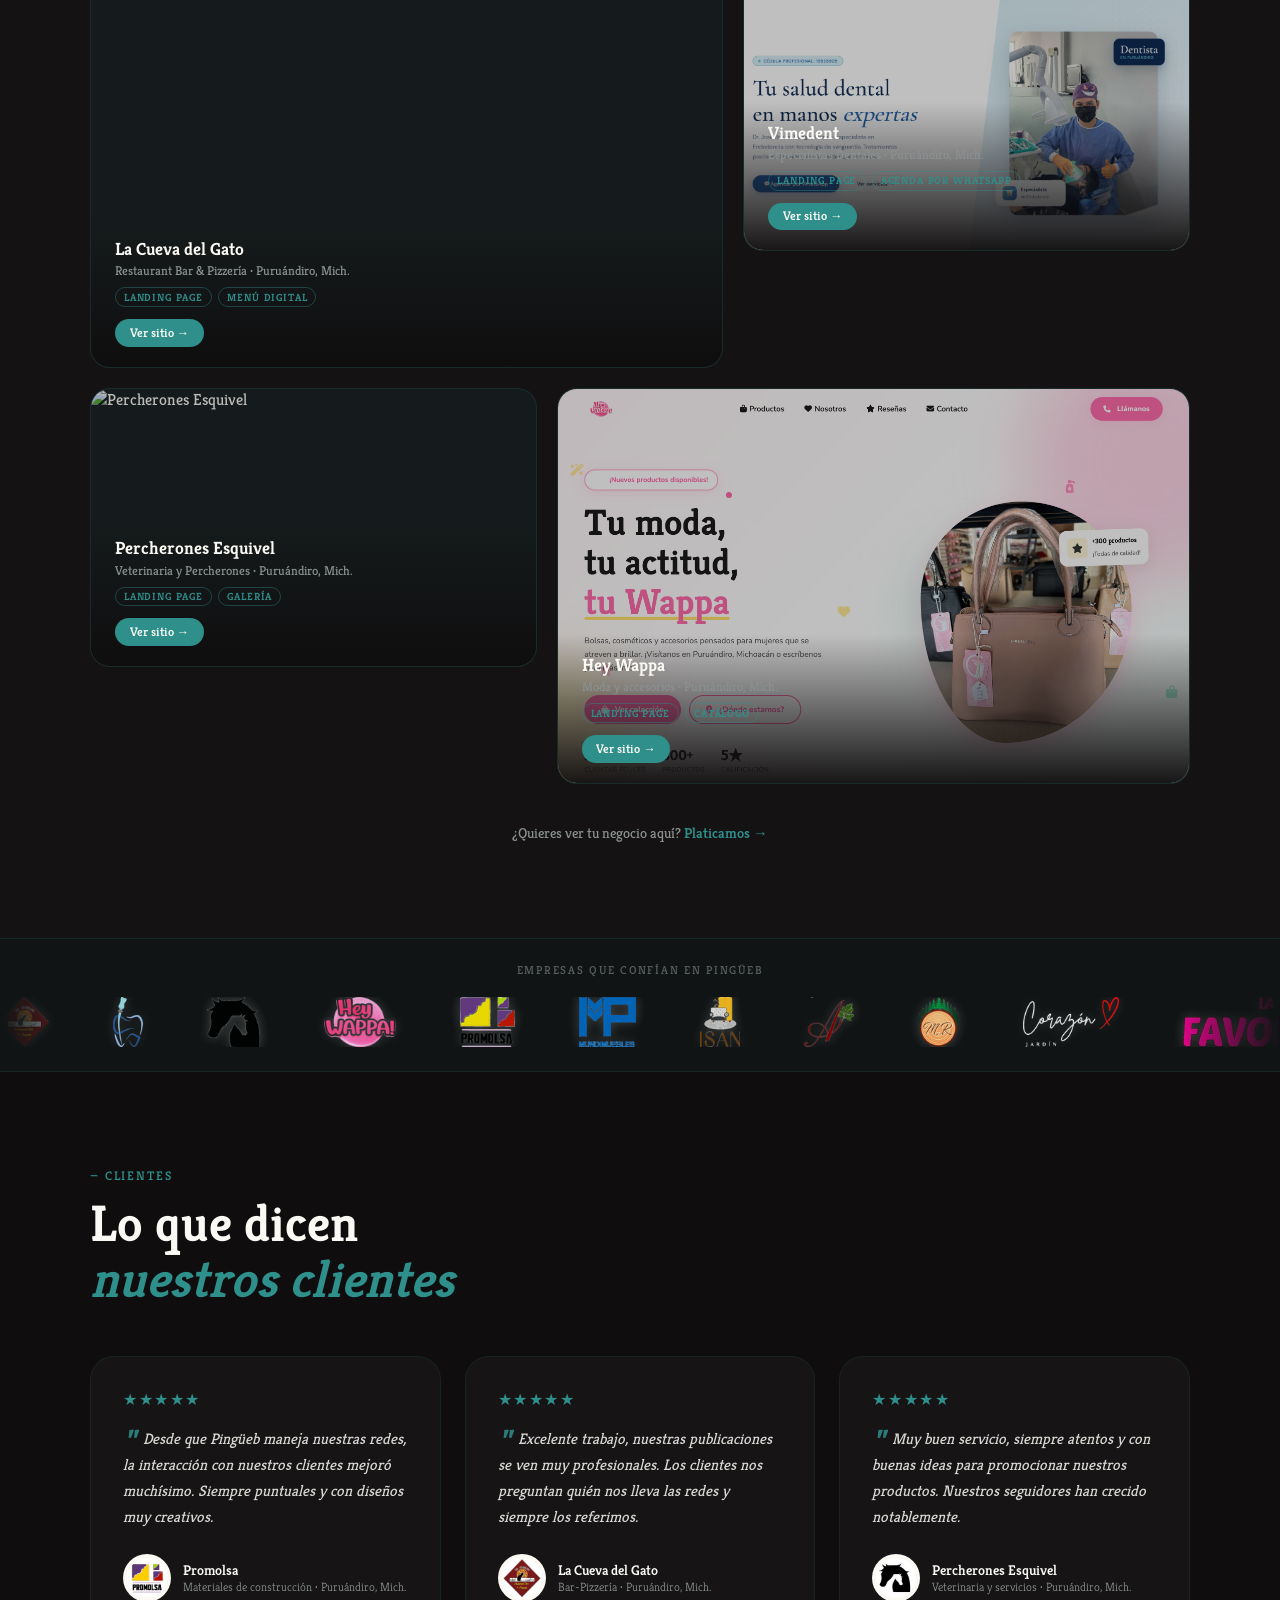
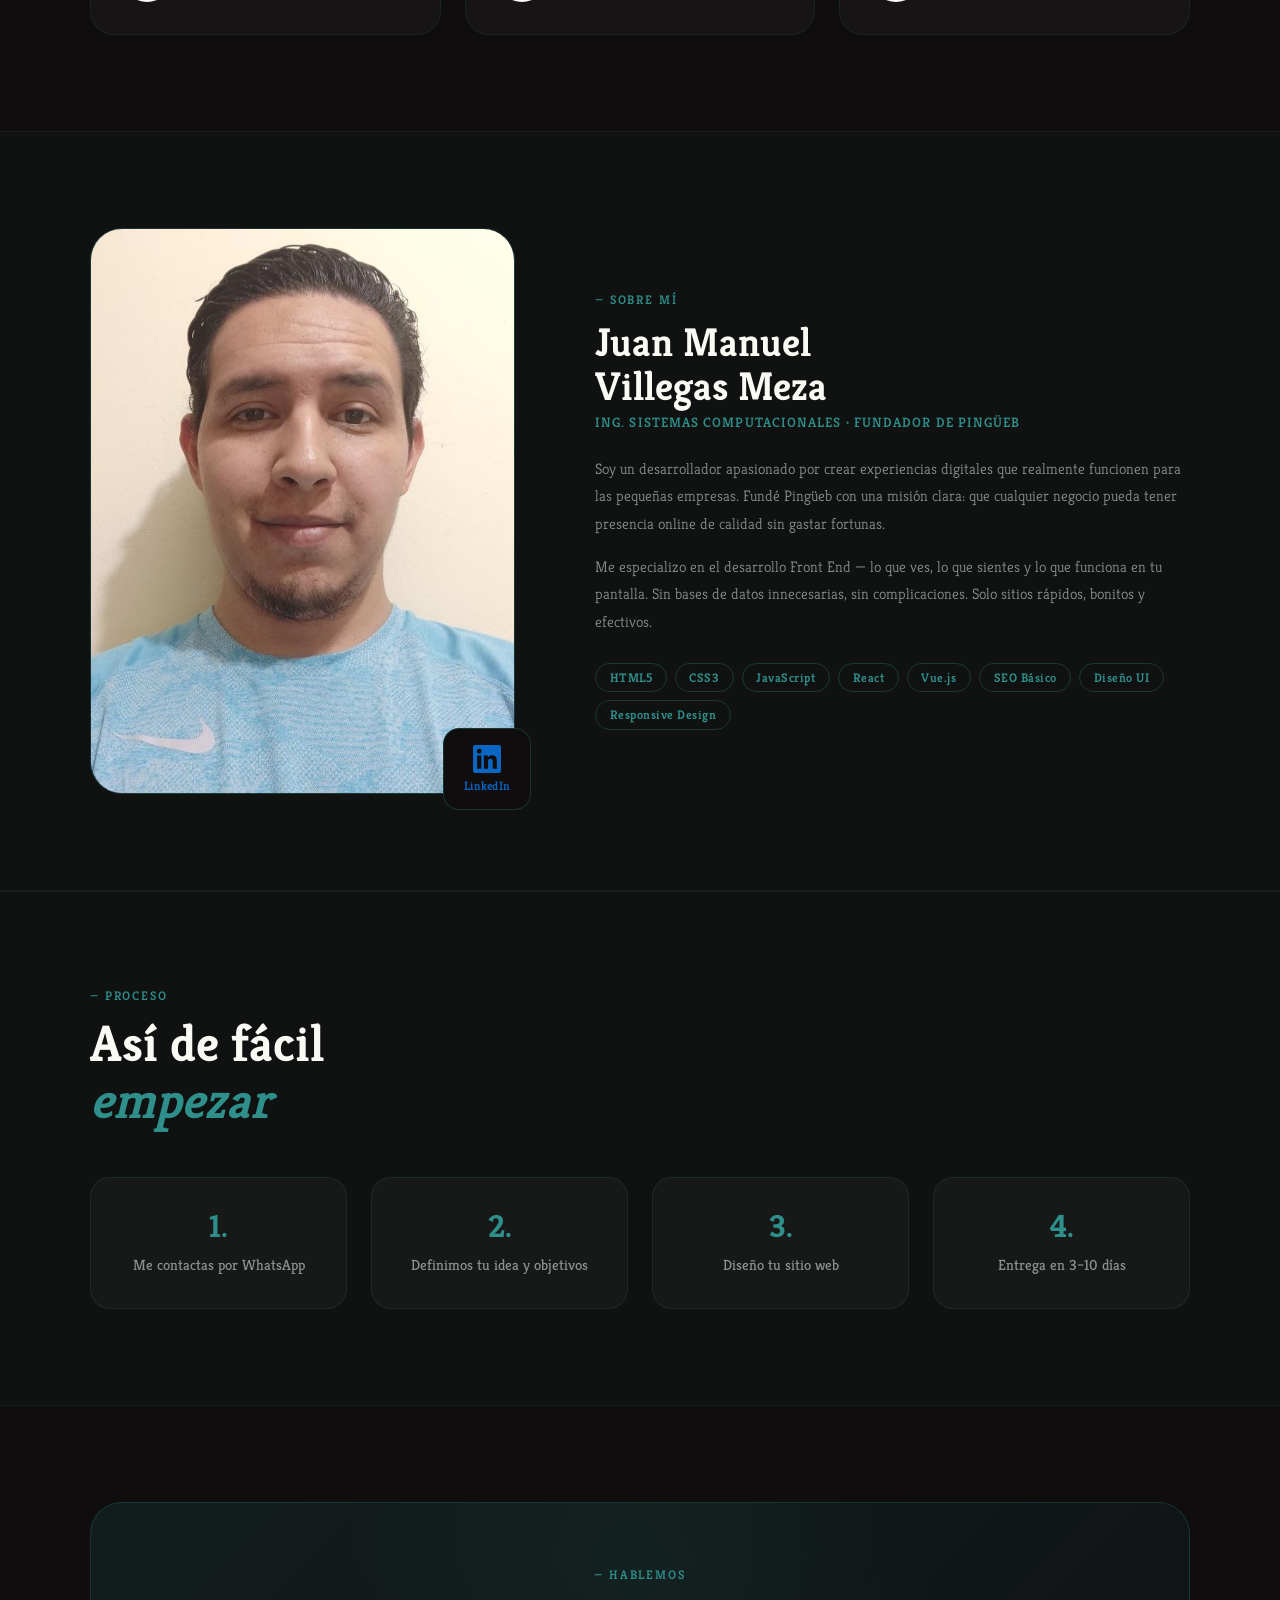
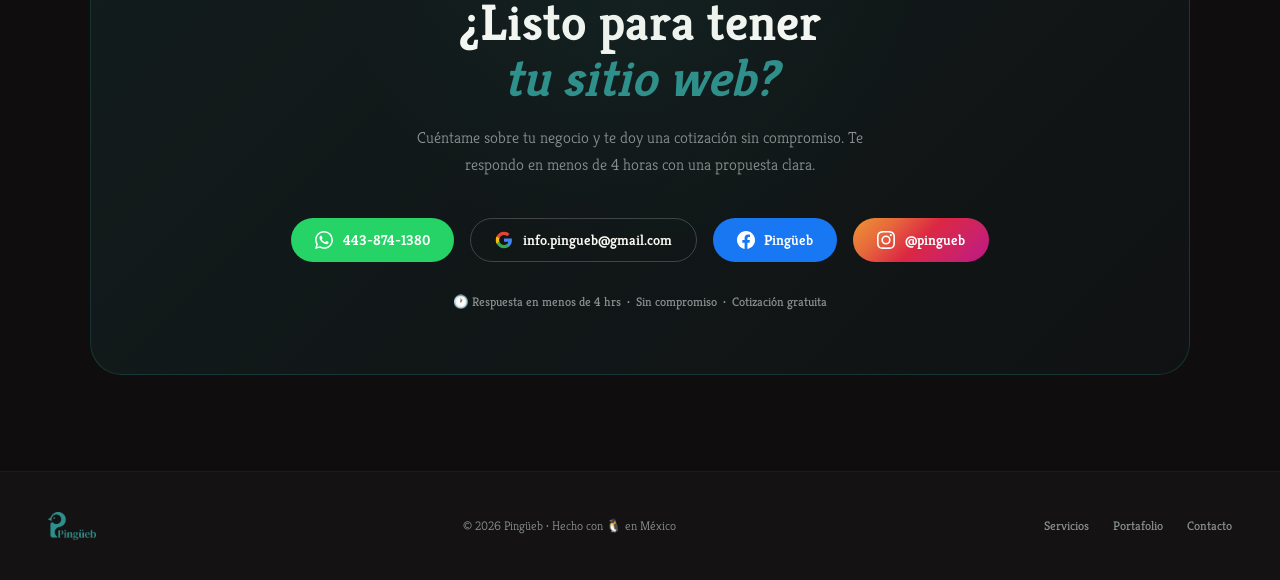
==== commit d5f6ce67: "Ajustes de texto y nuevas secciones" ====
--- a/index.html
+++ b/index.html
@@ -77,17 +77,23 @@
       </h1>
 
       <p class="hero-subtitle">
-        Creamos sitios web y landing pages profesionales para pequeñas empresas
-        que quieren destacar sin complicaciones ni costos exagerados.
+        Consigue más clientes con una página web profesional.
+        Diseñada para vender por ti las 24 horas.
       </p>
 
       <div class="hero-actions">
         <a href="#contacto" class="btn-primary">
-          🚀 Quiero mi sitio web
+          🚀 Cotiza tu sitio en minutos
         </a>
         <a href="#servicios" class="btn-secondary">
           Ver precios →
         </a>
+      </div>
+
+      <div class="hero-benefits">
+        <span>✔ Sin mensualidades ocultas</span>
+        <span>✔ Entrega rápida (3–10 días)</span>
+        <span>✔ Atención directa (sin intermediarios)</span>
       </div>
     </div>
   </section>
@@ -150,6 +156,9 @@
             <li>Formulario de contacto</li>
             <li>Optimización de velocidad</li>
           </ul>
+          <a href="#contacto" class="btn-primary" style="margin-top:1rem; display:inline-block;">
+            Cotizar este plan →
+          </a>
         </div>
  
         <!-- Card 2: Sitio Informativo (destacado) -->
@@ -176,6 +185,9 @@
             <li>Galería o portafolio básico</li>
             <li>Integración con redes sociales</li>
           </ul>
+          <a href="#contacto" class="btn-primary" style="margin-top:1rem; display:inline-block;">
+            Cotizar este plan →
+          </a>
         </div>
  
         <!-- Card 3: Sitio + SEO -->
@@ -199,6 +211,9 @@
             <li>Meta tags y sitemap</li>
             <li>Reporte de velocidad y rendimiento</li>
           </ul>
+          <a href="#contacto" class="btn-primary" style="margin-top:1rem; display:inline-block;">
+            Cotizar este plan →
+          </a>
         </div>
  
         <!-- Card 4: Mantenimiento -->
@@ -221,6 +236,9 @@
             <li>Soporte por WhatsApp</li>
             <li>Monitoreo de disponibilidad</li>
           </ul>
+          <a href="#contacto" class="btn-primary" style="margin-top:1rem; display:inline-block;">
+            Cotizar este plan →
+          </a>
         </div>
  
         <!-- Card 5: Diseño de Logotipo -->
@@ -244,6 +262,9 @@
             <li>Manual básico de marca</li>
             <li>Revisiones incluidas</li>
           </ul>
+          <a href="#contacto" class="btn-primary" style="margin-top:1rem; display:inline-block;">
+            Cotizar este plan →
+          </a>
         </div>
  
         <!-- Card 6: Manejo de Redes Sociales -->
@@ -268,10 +289,18 @@
             <li>Instagram + Facebook</li>
             <li>Reporte mensual de resultados</li>
           </ul>
+          <a href="#contacto" class="btn-primary" style="margin-top:1rem; display:inline-block;">
+            Cotizar este plan →
+          </a>
         </div>
  
       </div><!-- /services-grid -->
  
+      <div class="guarantee">
+        <p>✔ Ajustes incluidos hasta que estés satisfecho</p>
+        <p>✔ Soporte después de la entrega</p>
+      </div>
+
       <!-- Banner oferta -->
       <div class="offer-banner reveal">
         <span>🔥</span>
@@ -518,6 +547,30 @@
     </div>
   </section>
 
+  <section id="proceso">
+    <div class="section-inner">
+      <span class="section-tag">— Proceso</span>
+      <h2 class="section-title">
+        Así de fácil<br/>
+        <em style="color:var(--turquesa)">empezar</em>
+      </h2>
+
+      <div class="process-steps">
+        <div class="step">
+          <strong>1.</strong> Me contactas por WhatsApp
+        </div>
+        <div class="step">
+          <strong>2.</strong> Definimos tu idea y objetivos
+        </div>
+        <div class="step">
+          <strong>3.</strong> Diseño tu sitio web
+        </div>
+        <div class="step">
+          <strong>4.</strong> Entrega en 3–10 días
+        </div>
+      </div>
+    </div>
+  </section>
     
   <!-- ================================================================
        CONTACTO
@@ -532,11 +585,11 @@
         </h2>
         <p class="contact-sub">
           Cuéntame sobre tu negocio y te doy una cotización sin compromiso.
-          Respondo en menos de 24 horas.
+          Te respondo en menos de 4 horas con una propuesta clara.
         </p>
         <div class="contact-options">
           <a
-            href="https://wa.me/524438741380?text=Hola%20Pingüeb%2C%20me%20interesa%20un%20sitio%20web%20para%20mi%20negocio"
+            href="https://wa.me/524438741380?text=Hola%20Pingüeb%2C%20quiero%20cotizar%20mi%20sitio%20web"
             class="contact-link whatsapp"
             target="_blank"
             rel="noopener noreferrer"
--- a/css/main.css
+++ b/css/main.css
@@ -13,6 +13,7 @@
 @import url('marquee.css');
 @import url('testimonios.css');
 @import url('sobre-mi.css');
+@import url('proceso.css');
 @import url('contacto.css');
 @import url('footer.css');
 @import url('utils.css');
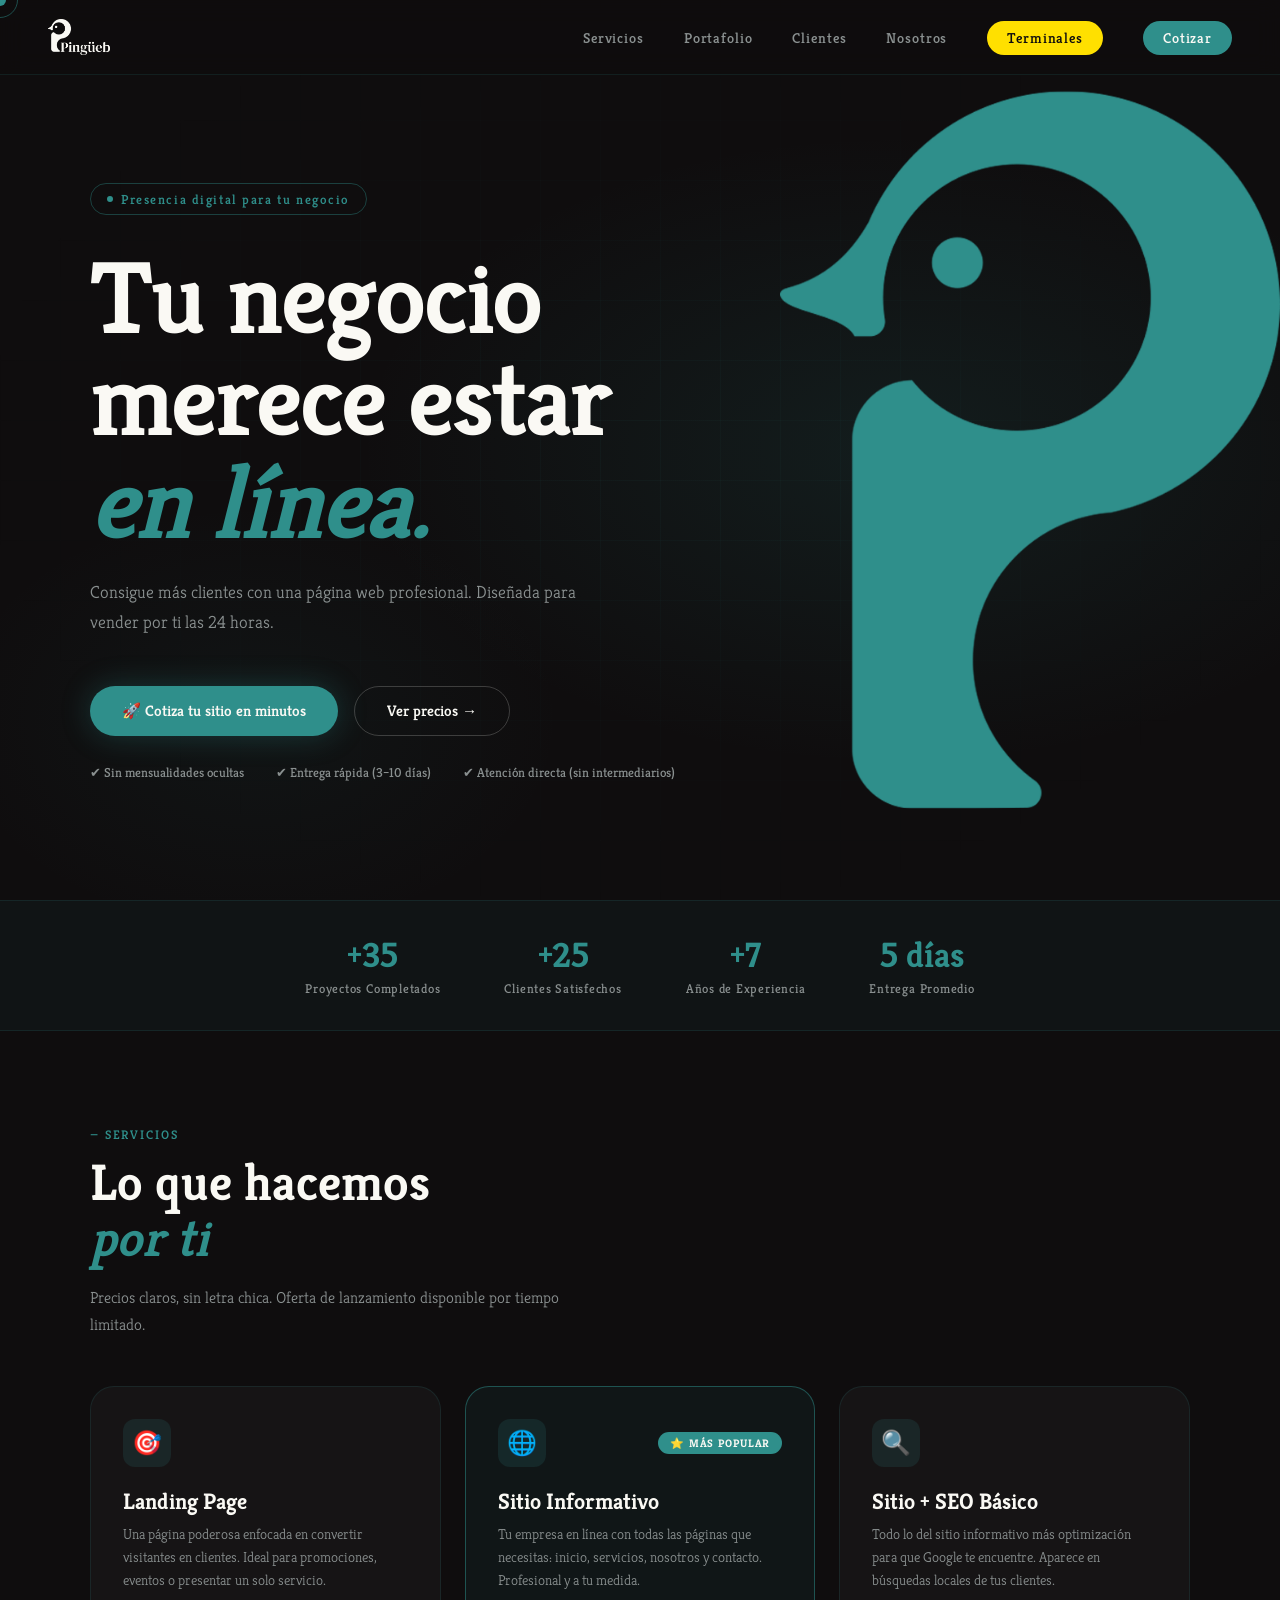
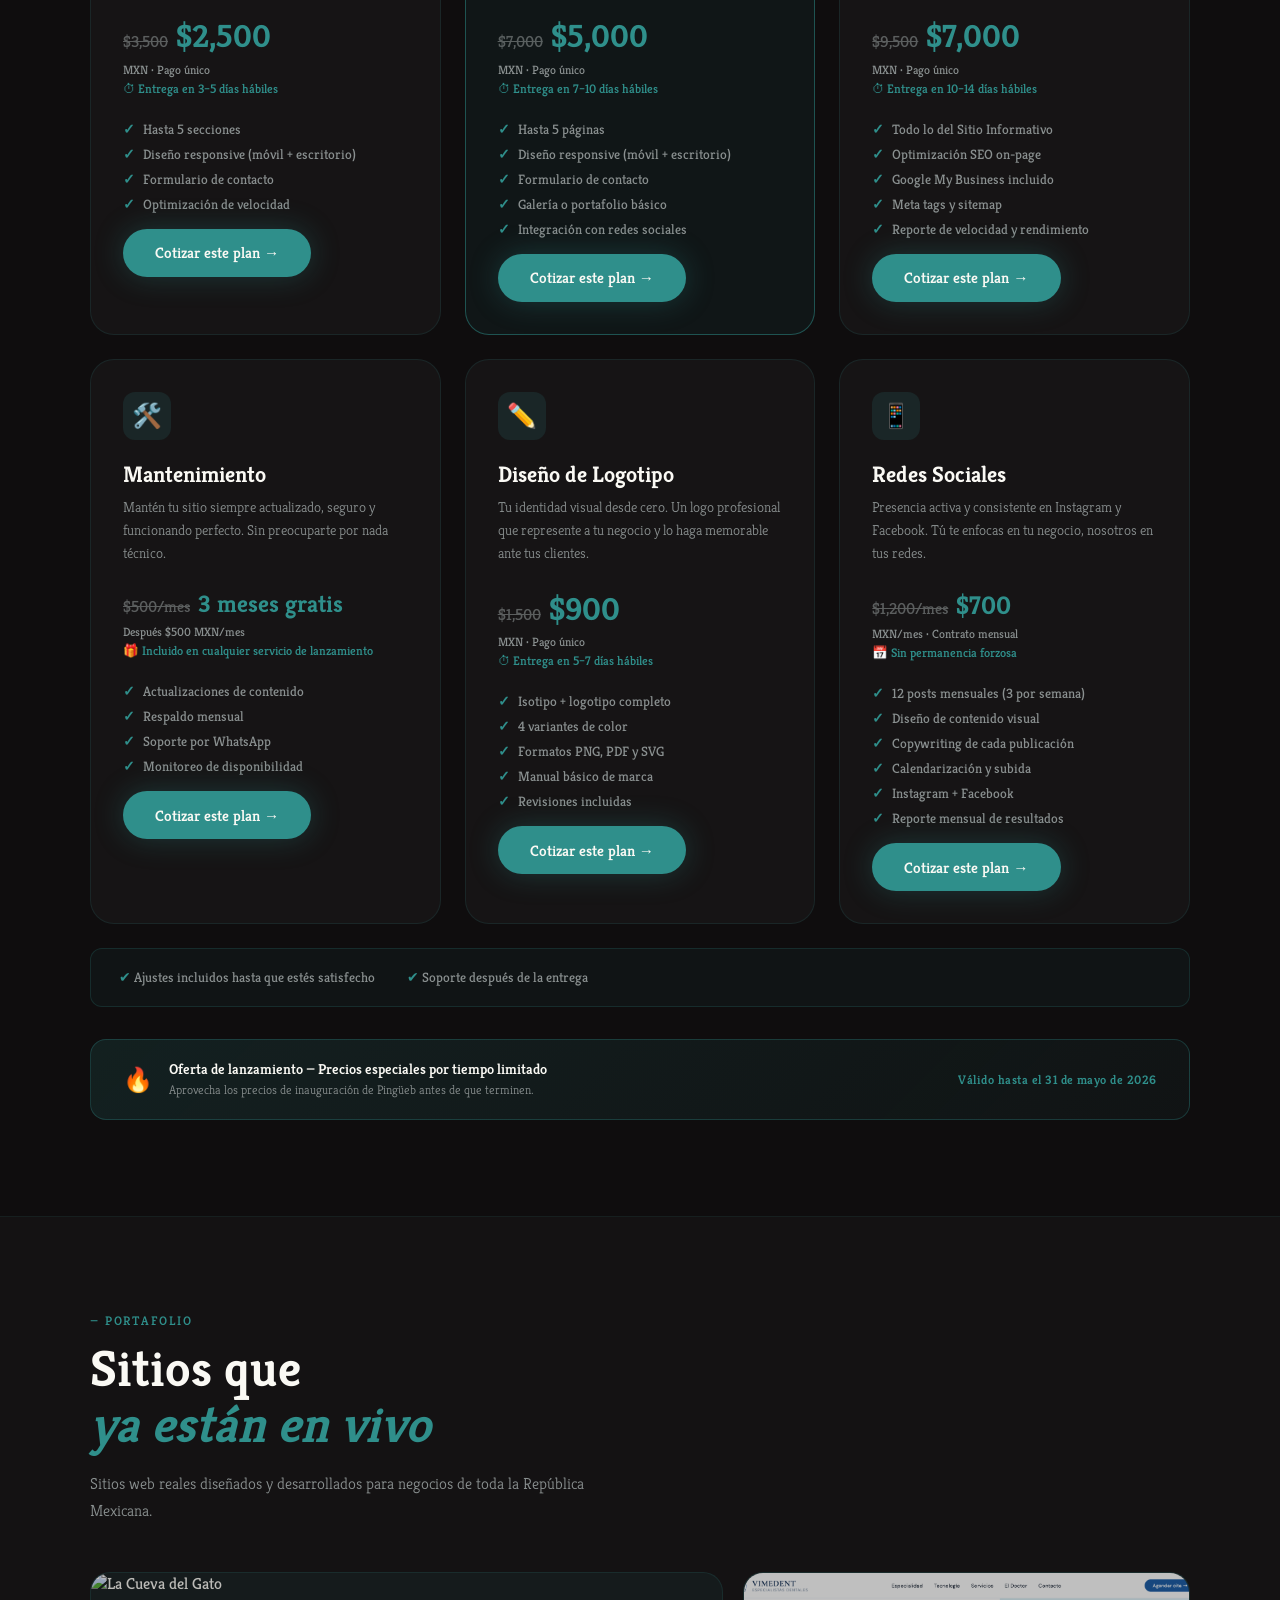
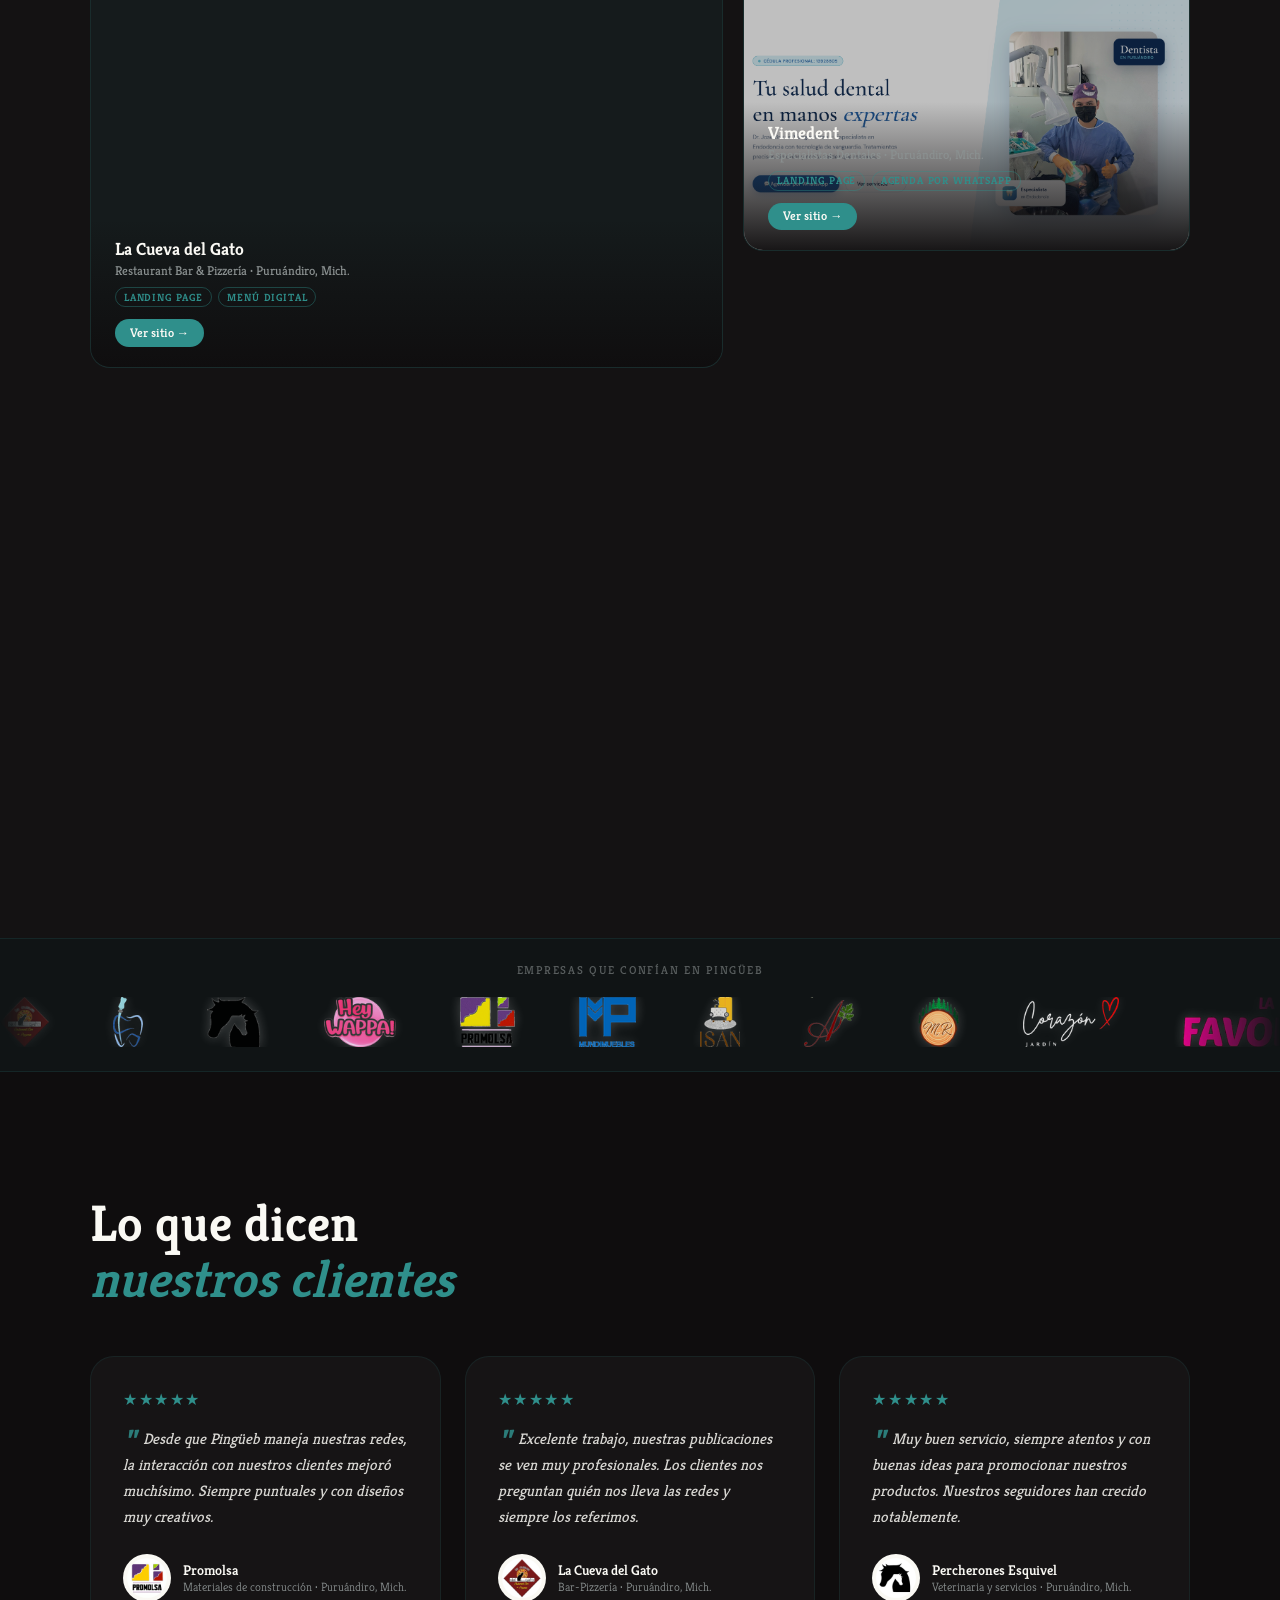
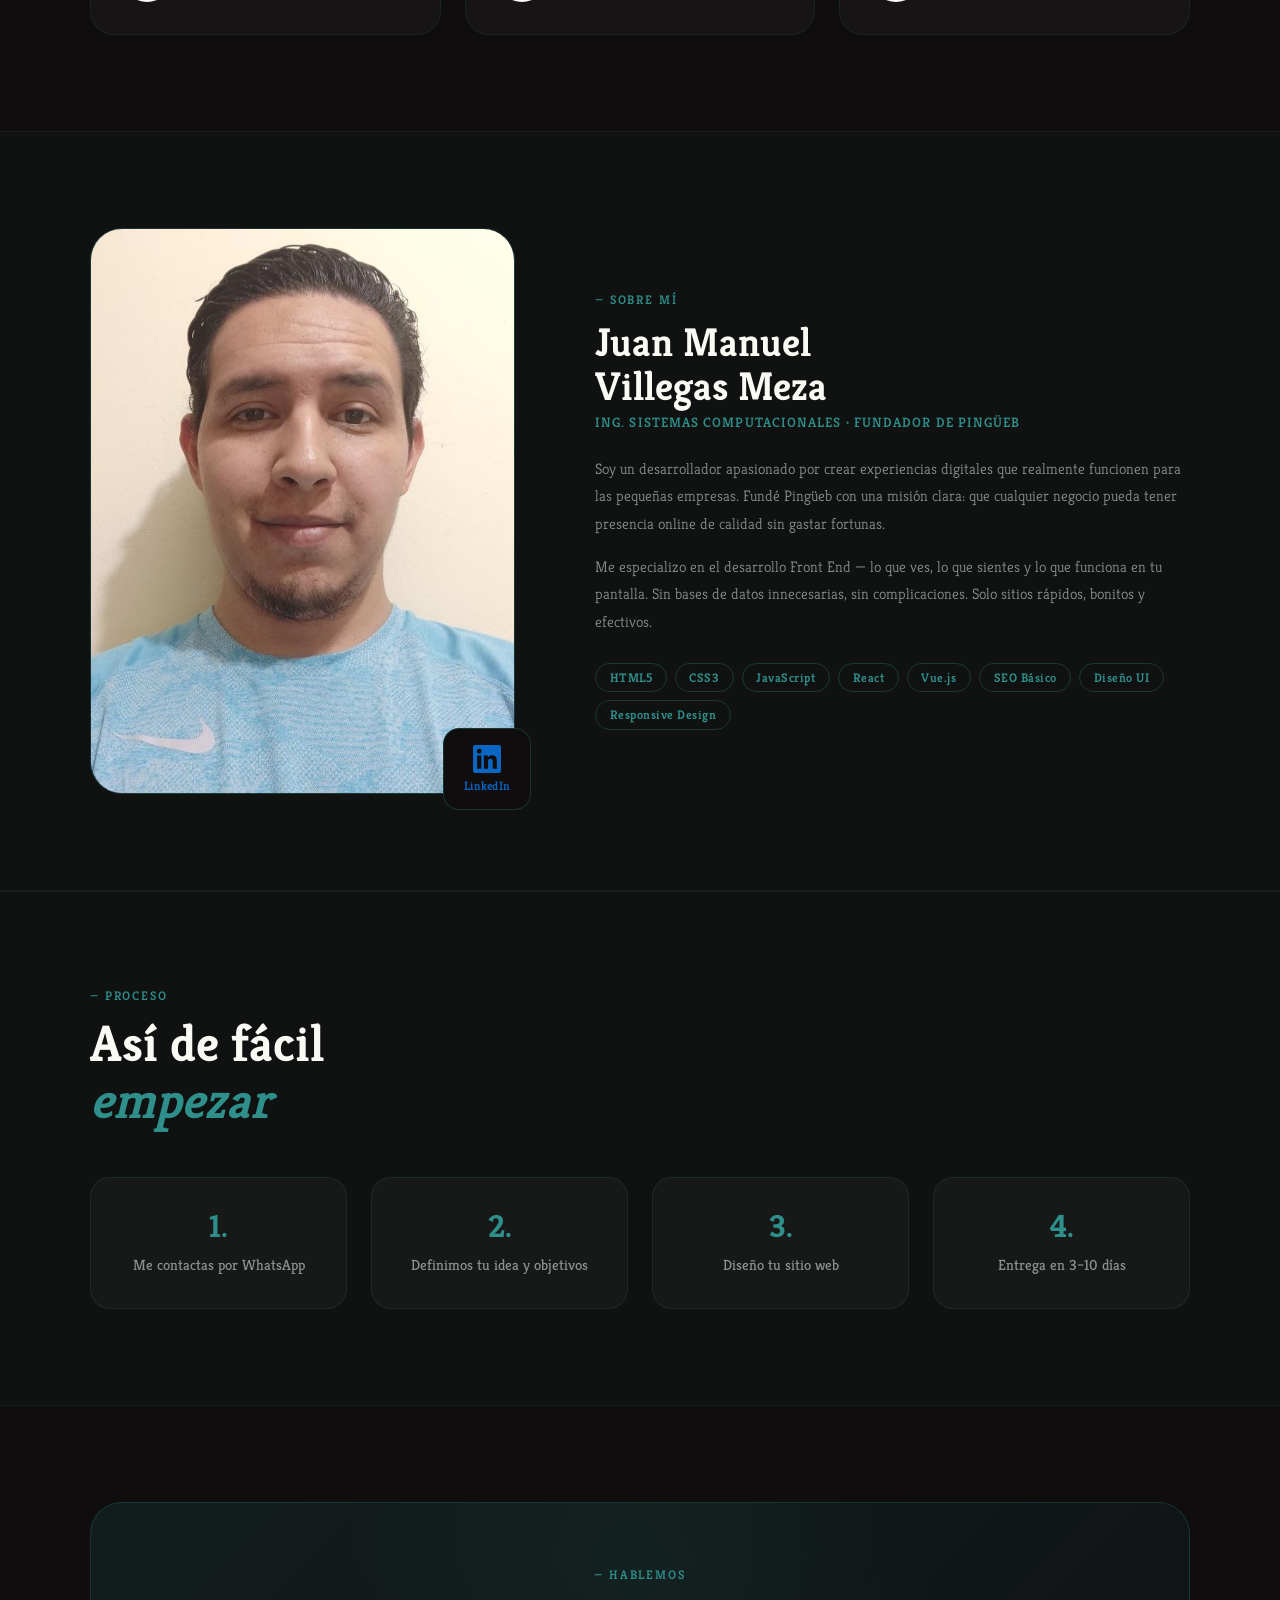
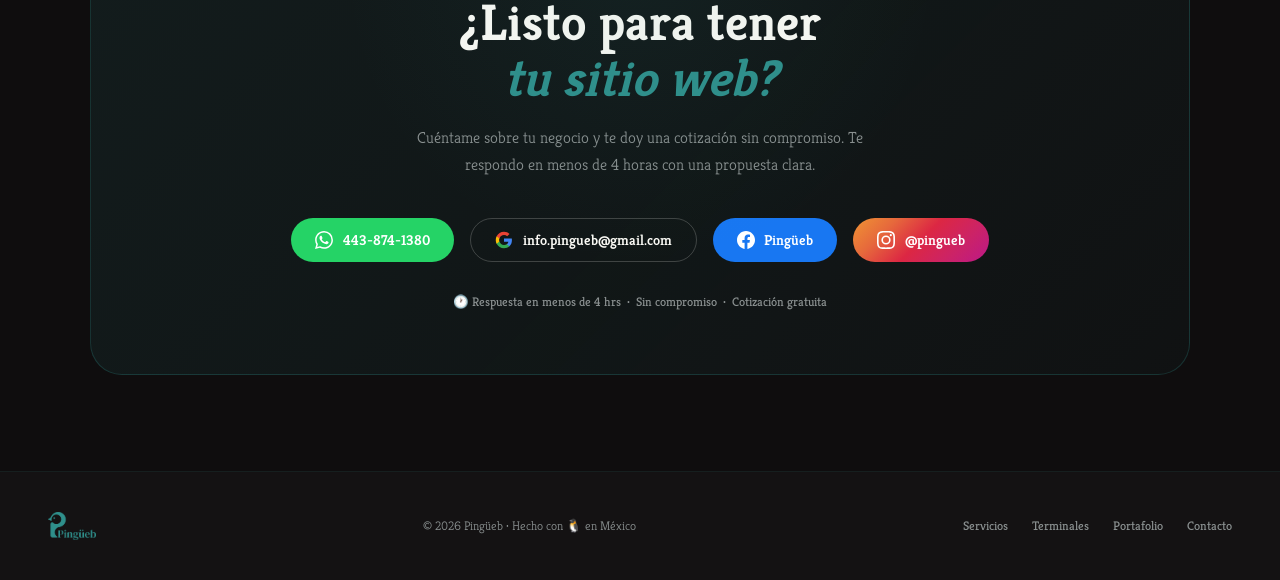
==== commit 5a6ee81e: "nueva subpagina de terminales" ====
--- a/index.html
+++ b/index.html
@@ -27,6 +27,7 @@
       <li><a href="#portafolio">Portafolio</a></li>
       <li><a href="#testimonios">Clientes</a></li>
       <li><a href="#sobre-mi">Nosotros</a></li>
+      <li><a href="terminales/" class="nav-terminal">Terminales</a></li>
       <li><a href="#contacto" class="nav-cta">Cotizar</a></li>
     </ul>
  
@@ -45,6 +46,7 @@
       <li><a href="#portafolio">Portafolio</a></li>
       <li><a href="#testimonios">Clientes</a></li>
       <li><a href="#sobre-mi">Nosotros</a></li>
+      <li><a href="terminales/" class="nav-terminal">Terminales</a></li>
       <li><a href="#contacto" class="nav-cta">Cotizar</a></li>
     </ul>
   </div>
@@ -637,6 +639,7 @@
     <p class="footer-copy">© 2026 Pingüeb · Hecho con 🐧 en México</p>
     <div class="footer-links">
       <a href="#servicios">Servicios</a>
+      <a href="terminales/">Terminales</a>
       <a href="#portafolio">Portafolio</a>
       <a href="#contacto">Contacto</a>
     </div>
--- a/css/main.css
+++ b/css/main.css
@@ -9,6 +9,7 @@
 @import url('hero.css');
 @import url('stats.css');
 @import url('servicios.css');
+@import url('terminales.css');
 @import url('portafolio.css');
 @import url('marquee.css');
 @import url('testimonios.css');
@@ -16,4 +17,4 @@
 @import url('proceso.css');
 @import url('contacto.css');
 @import url('footer.css');
-@import url('utils.css');+@import url('utils.css');
